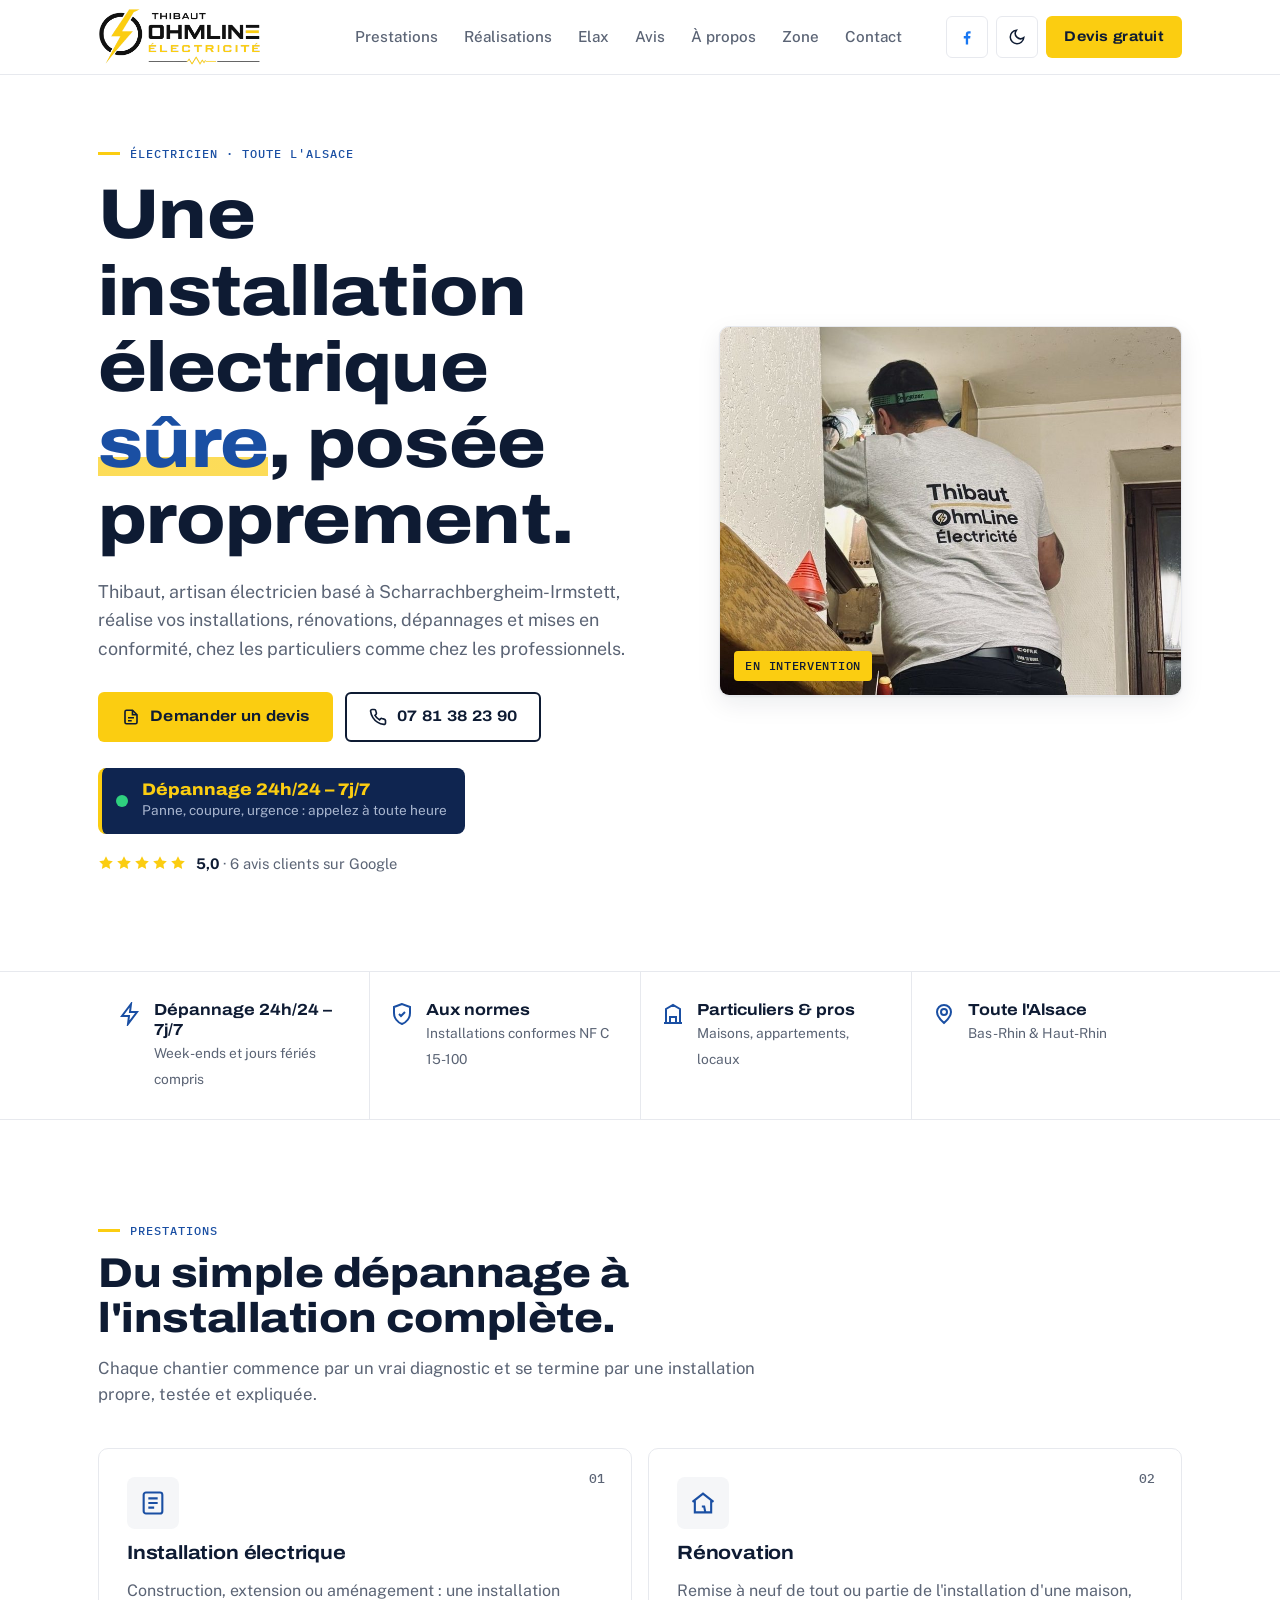
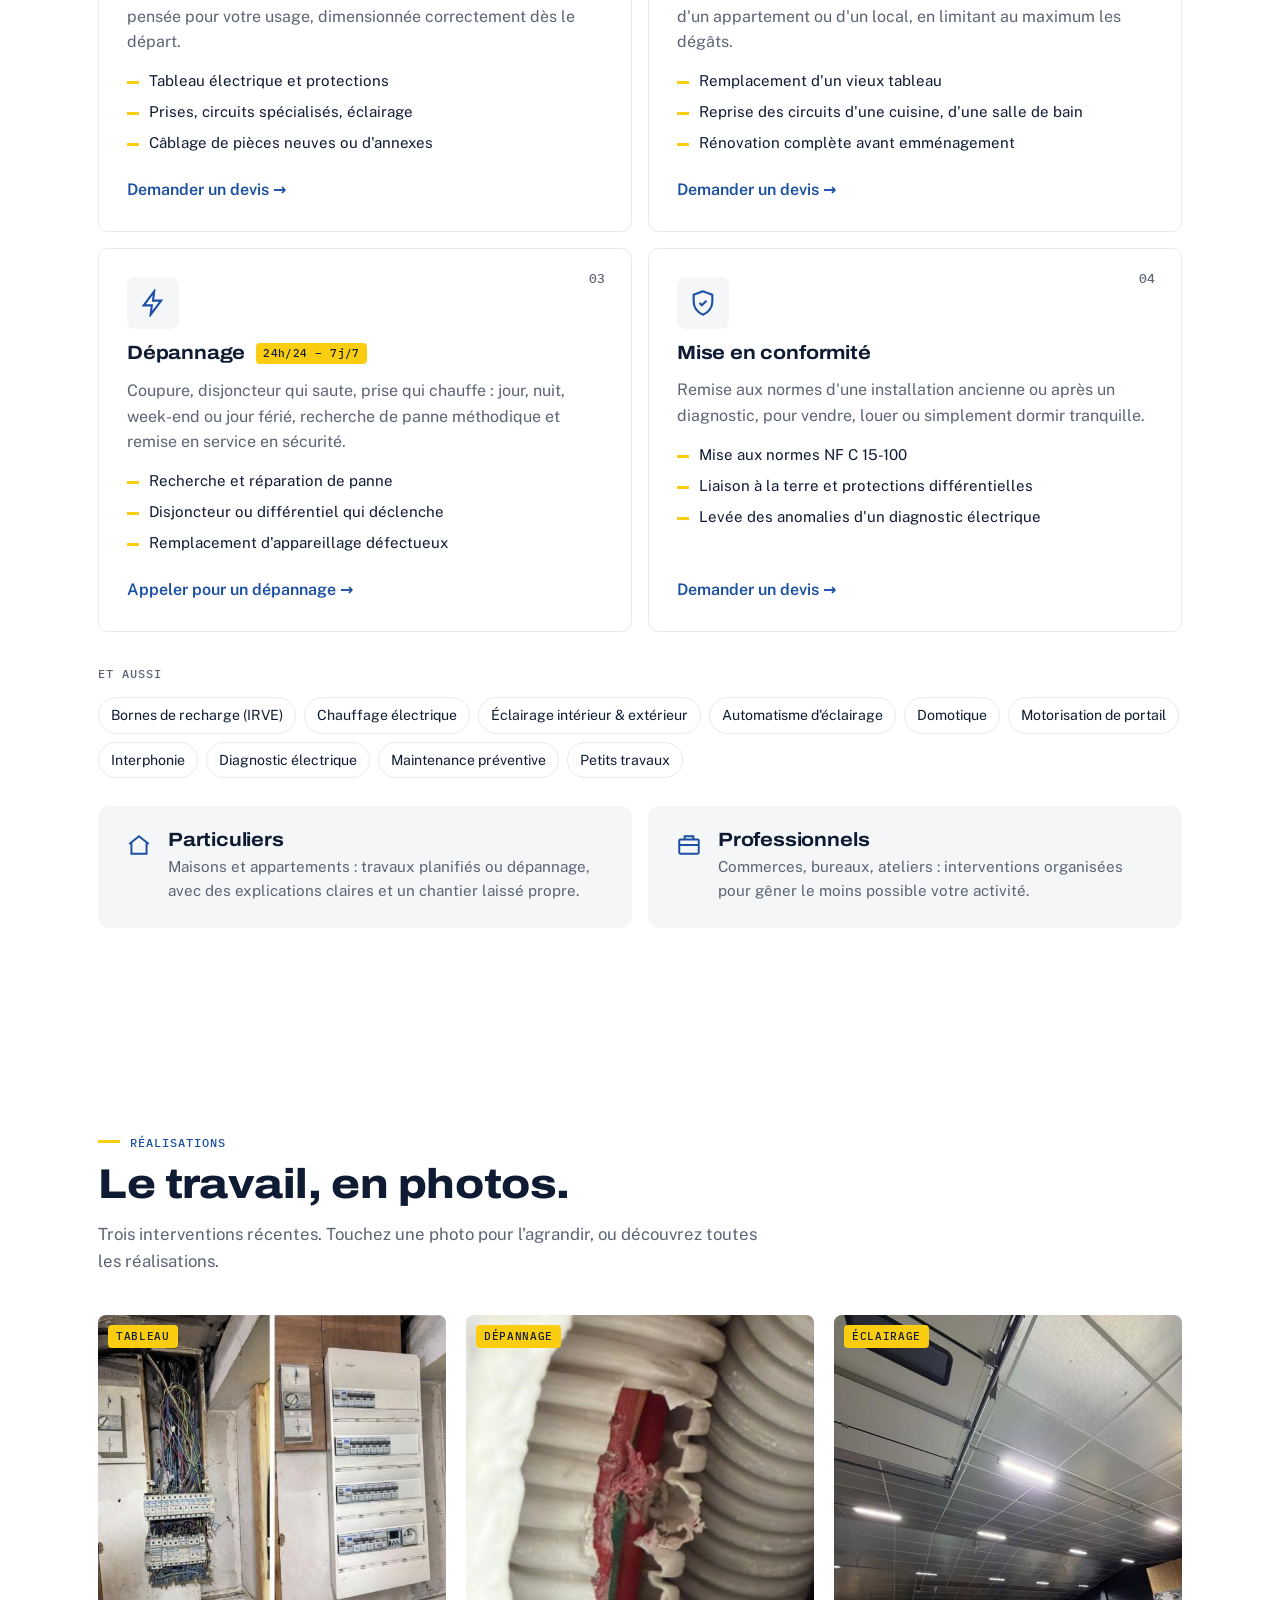
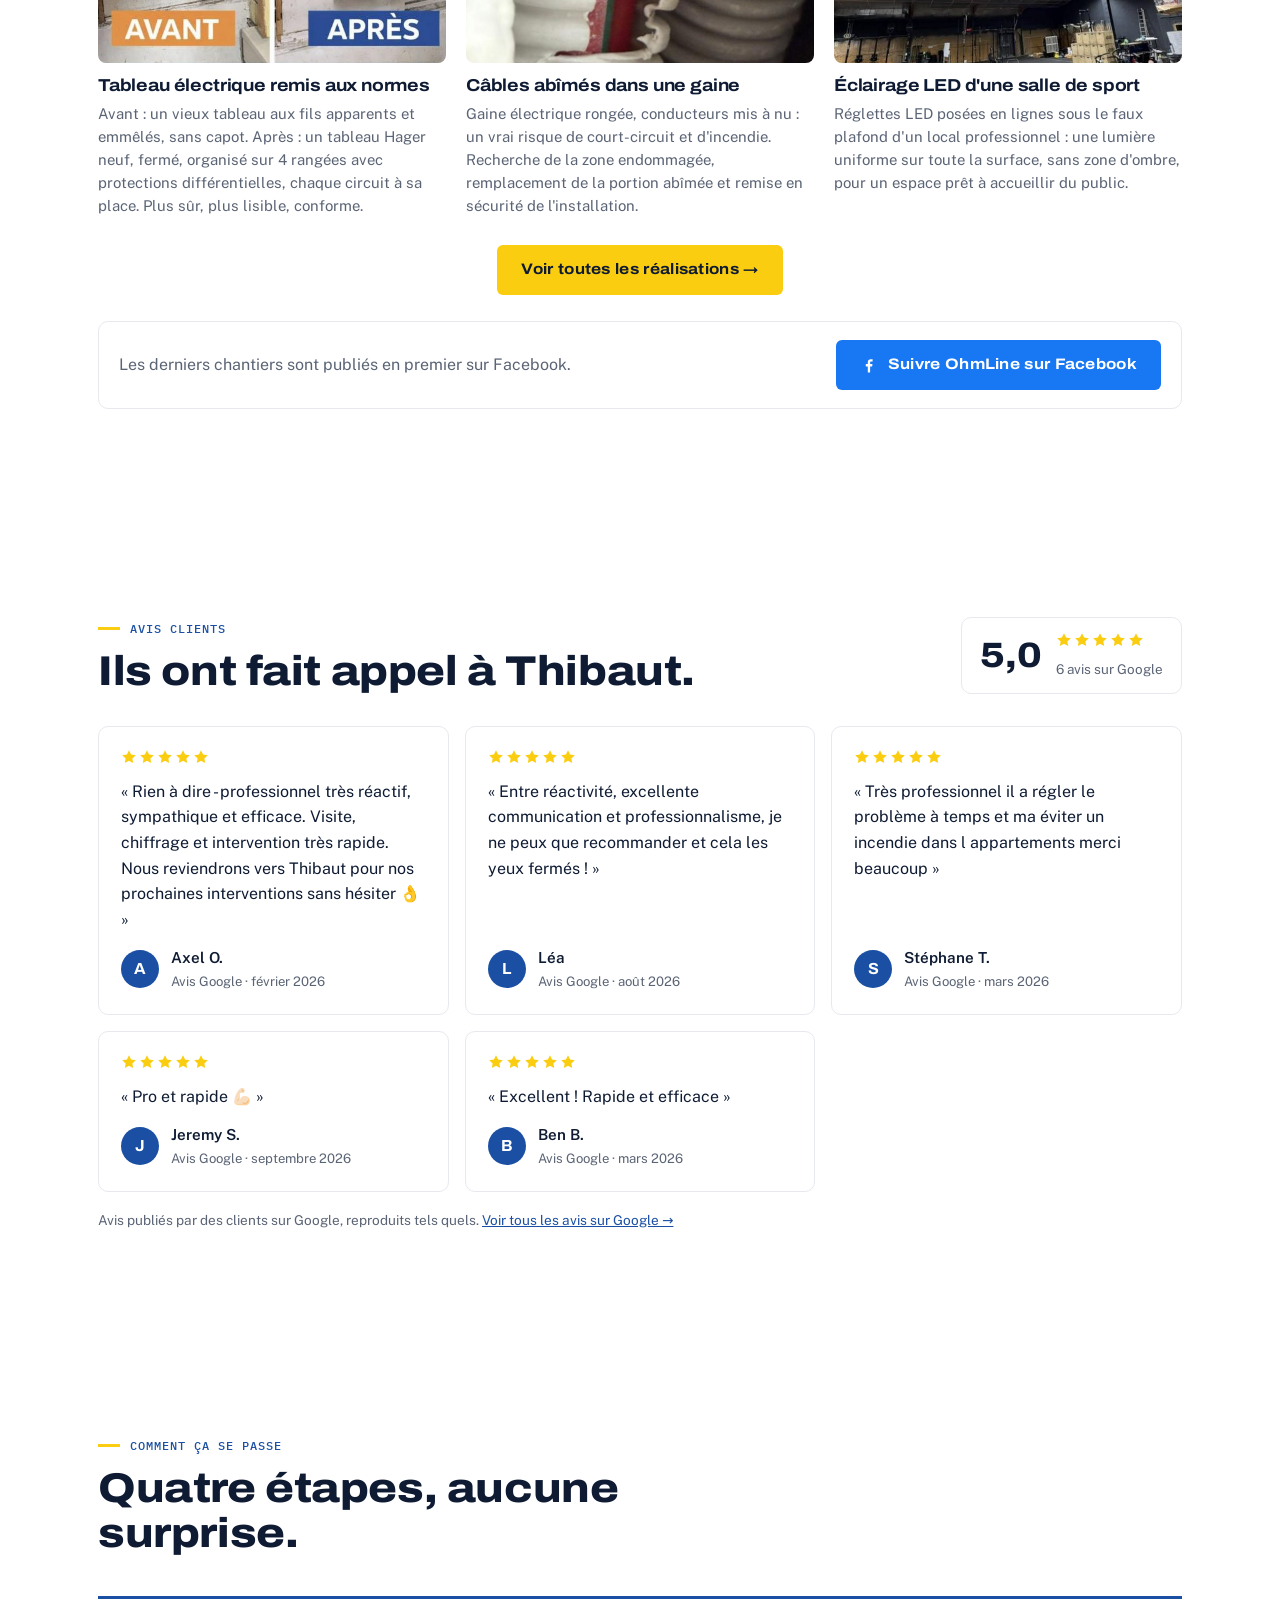
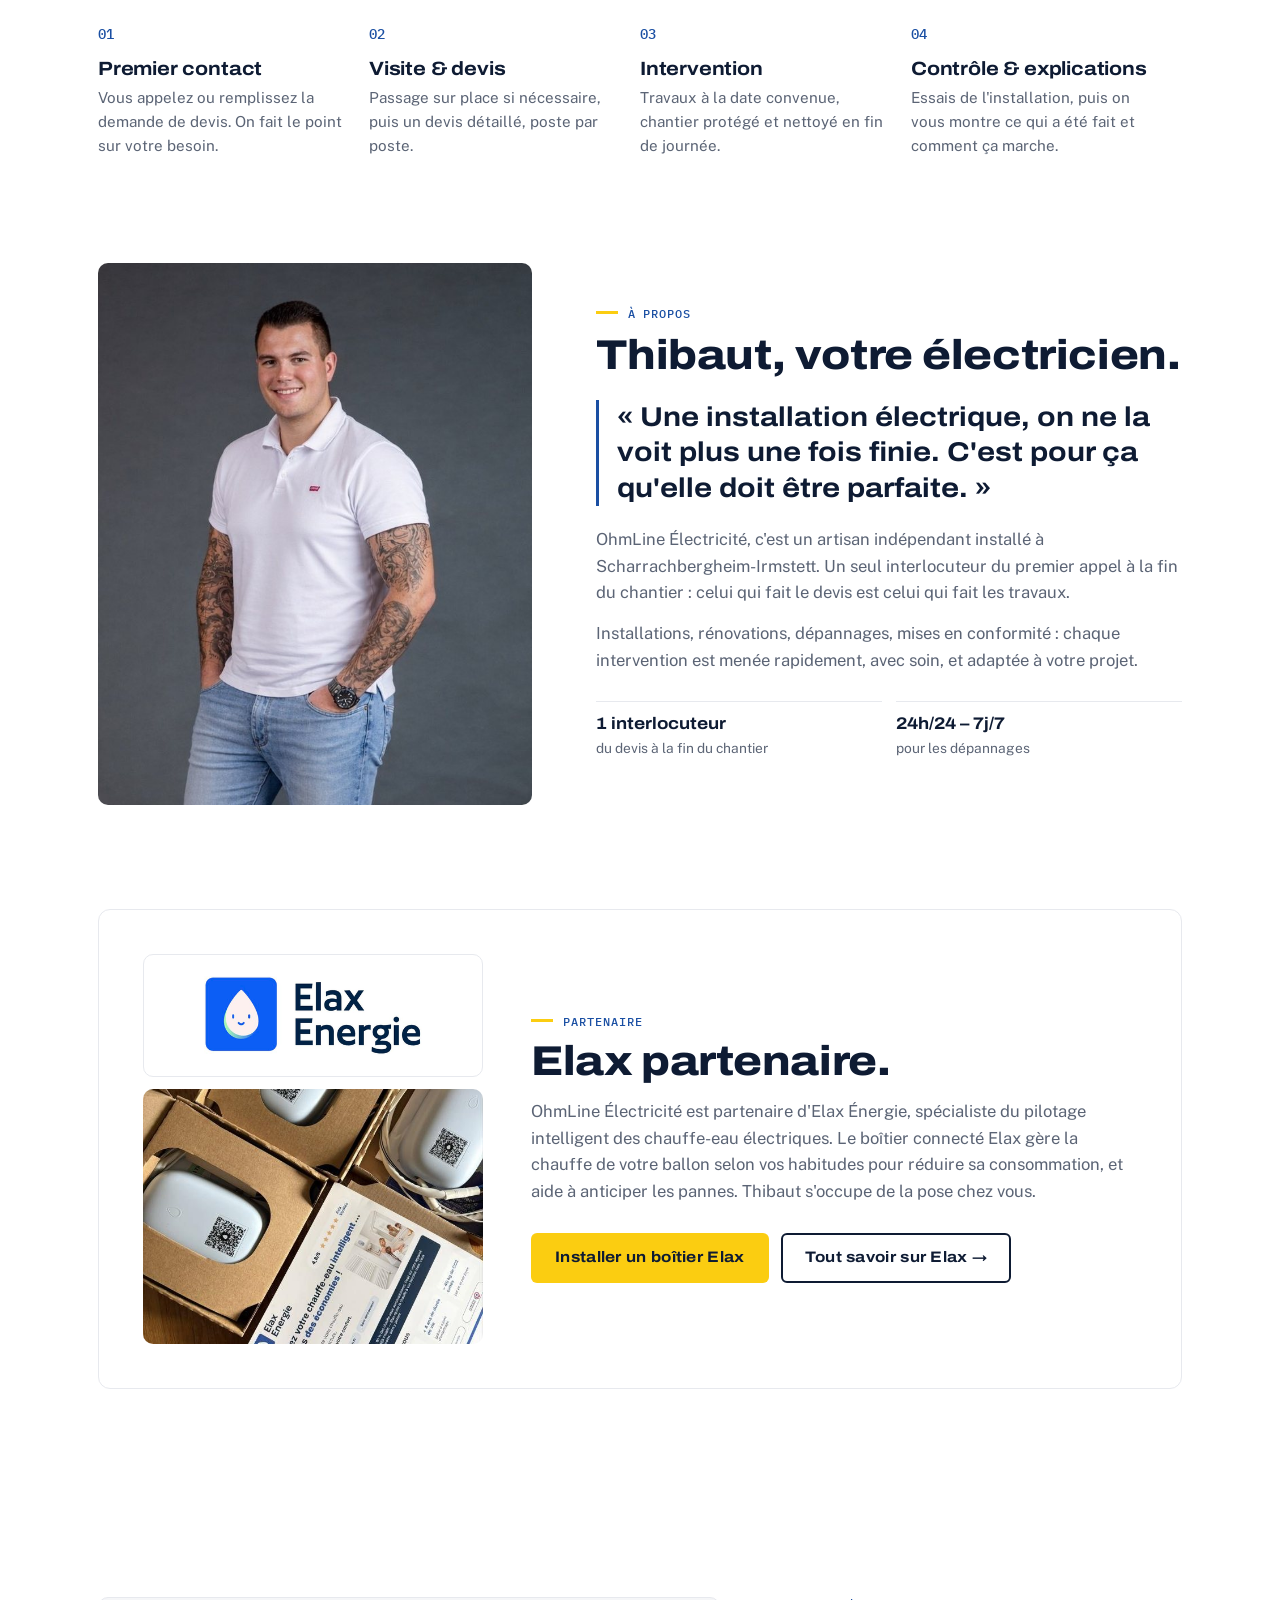
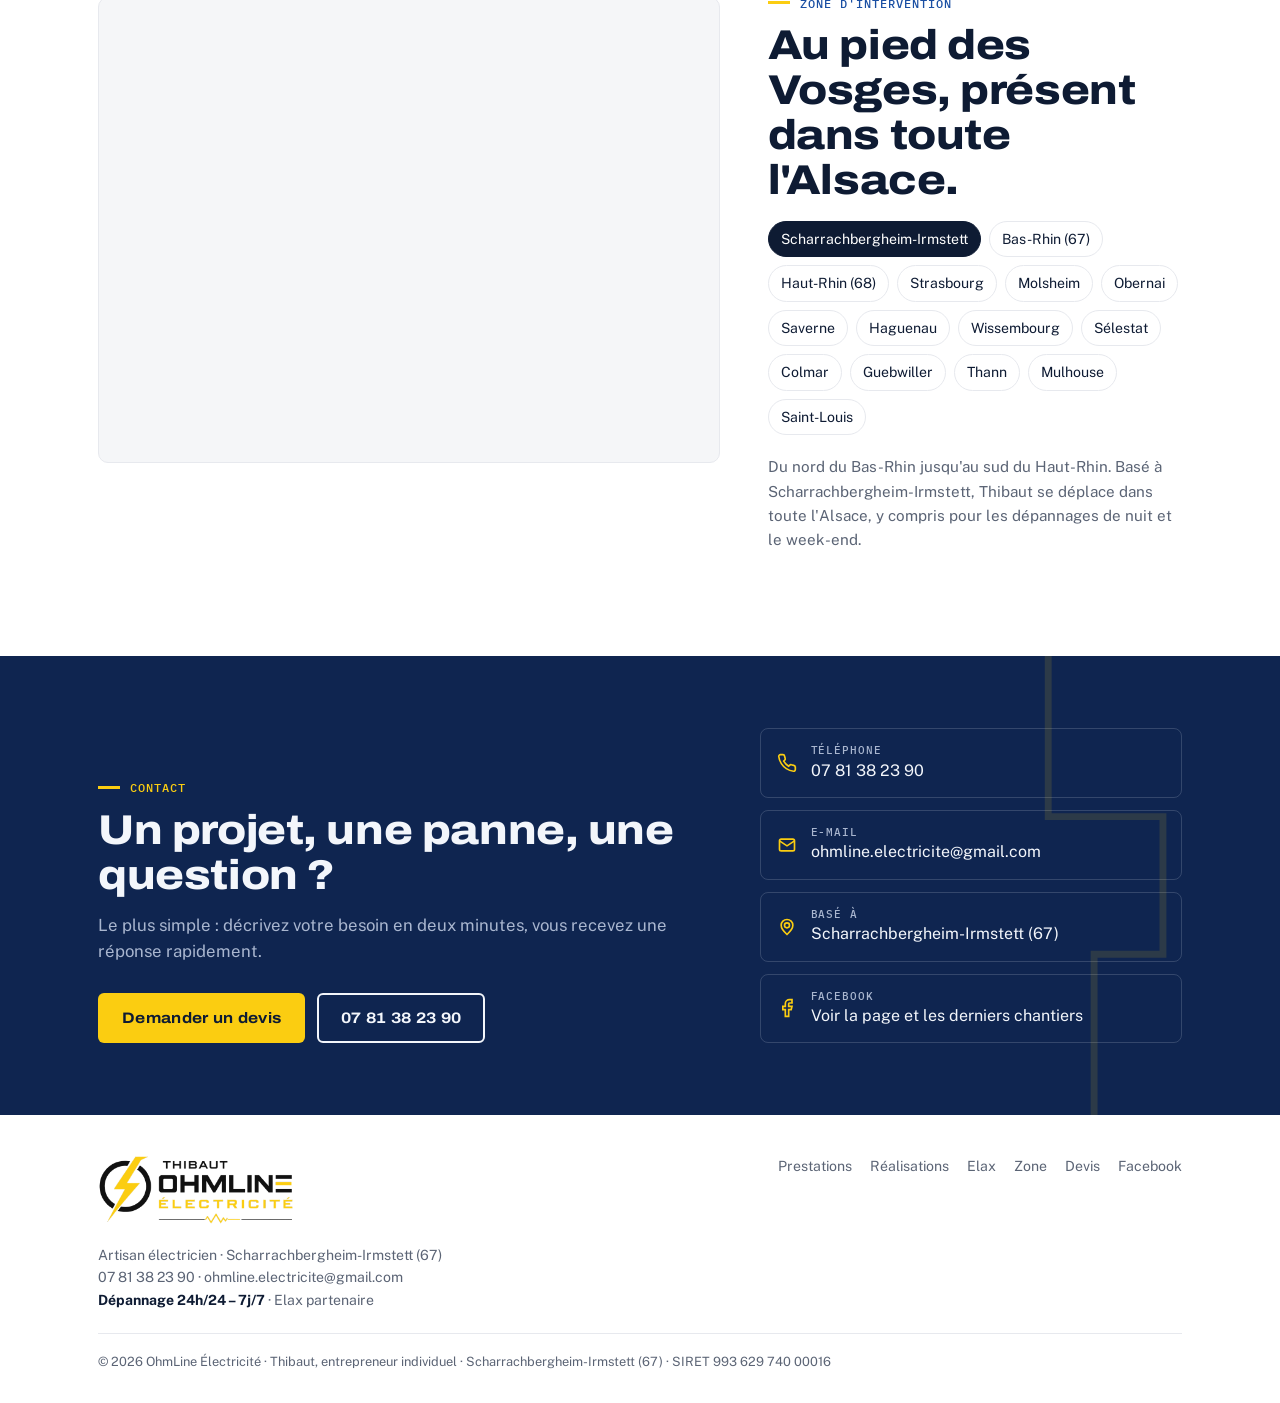
==== index.html @ 984cecda "Avis clients Google sur l'accueil Co-Authored-By: Claude Opus 5.5 <noreply@anthropic.com> Claude-Ses" ====
<!doctype html>
<html lang="fr">
<head>
<meta charset="utf-8">
<meta name="viewport" content="width=device-width, initial-scale=1, viewport-fit=cover">
<title>OhmLine Électricité · Électricien à Scharrachbergheim-Irmstett</title>
<meta name="description" content="OhmLine Électricité, Thibaut, artisan électricien basé à Scharrachbergheim-Irmstett (Bas-Rhin). Installation, rénovation, dépannage et mise en conformité pour particuliers et professionnels dans toute l'Alsace. Dépannage 24h/24, 7j/7.">
<meta name="theme-color" content="#0f2550">
<link rel="icon" href="assets/favicon.png">
<link rel="preconnect" href="https://fonts.googleapis.com">
<link rel="preconnect" href="https://fonts.gstatic.com" crossorigin>
<link href="https://fonts.googleapis.com/css2?family=Archivo:wdth,wght@112,500;112,700;112,800&family=Public+Sans:wght@400;500;600&family=IBM+Plex+Mono:wght@500&display=swap" rel="stylesheet">
<link rel="stylesheet" href="style.css">
</head>
<body>

<!-- Bandeau « version de travail » : liste automatiquement ce qu'il reste à compléter. Passer DRAFT à false dans SITE pour le retirer. -->
<div class="draft" id="draft" hidden><div class="wrap"><span>⚙︎</span><span id="draft-txt"></span><button type="button" aria-label="Masquer" onclick="this.closest('.draft').remove()">×</button></div></div>

<header class="top">
  <div class="wrap">
    <a class="logo logo-top" href="#accueil" aria-label="Thibaut OhmLine Électricité, accueil"><img class="logo-l" src="assets/logo.png" alt="Thibaut OhmLine Électricité"><img class="logo-d" src="assets/logo-blanc.png" alt="" aria-hidden="true"></a>
    <nav class="main" aria-label="Menu principal">
      <a href="#prestations">Prestations</a>
      <a href="realisations.html">Réalisations</a>
      <a href="elax.html">Elax</a>
      <a href="#avis">Avis</a>
      <a href="#apropos">À propos</a>
      <a href="#zone">Zone</a>
      <a href="#contact">Contact</a>
    </nav>
    <div class="top-actions">
      <a class="icon-btn fb-only" id="fb-top" href="#" target="_blank" rel="noopener" aria-label="Page Facebook OhmLine Électricité" hidden><svg viewBox="0 0 24 24" fill="currentColor" aria-hidden="true"><path d="M13.5 22v-8h2.7l.4-3.2h-3.1V8.8c0-.9.3-1.5 1.6-1.5h1.7V4.4c-.3 0-1.3-.1-2.4-.1-2.4 0-4 1.4-4 4.1v2.4H7.7V14h2.7v8z"/></svg></a>
      <button class="icon-btn" type="button" id="theme" aria-label="Changer de thème"><svg viewBox="0 0 24 24" fill="none" stroke="currentColor" stroke-width="2"><path d="M21 12.8A9 9 0 1 1 11.2 3a7 7 0 0 0 9.8 9.8z"/></svg></button>
      <a class="btn btn-accent" href="#devis">Devis gratuit</a>
    </div>
  </div>
</header>

<main id="home-view">
  <!-- HERO -->
  <section class="hero" id="accueil">
    <div class="wrap hero-grid">
      <div>
        <span class="eyebrow">Électricien · Toute l'Alsace</span>
        <h1>Une installation électrique <em>sûre</em>, posée proprement.</h1>
        <p class="lead">Thibaut, artisan électricien basé à Scharrachbergheim-Irmstett, réalise vos installations, rénovations, dépannages et mises en conformité, chez les particuliers comme chez les professionnels.</p>
        <div class="hero-ctas">
          <a class="btn btn-accent" href="#devis"><svg viewBox="0 0 24 24" fill="none" stroke="currentColor" stroke-width="2.2"><path d="M14 3H6a2 2 0 0 0-2 2v14a2 2 0 0 0 2 2h12a2 2 0 0 0 2-2V9z"/><path d="M14 3v6h6M8 13h8M8 17h5"/></svg>Demander un devis</a>
          <a class="btn btn-ghost js-call" href="#contact"><svg viewBox="0 0 24 24" fill="none" stroke="currentColor" stroke-width="2.2"><path d="M22 16.9v3a2 2 0 0 1-2.2 2 19.8 19.8 0 0 1-8.6-3.1 19.5 19.5 0 0 1-6-6A19.8 19.8 0 0 1 2.1 4.2 2 2 0 0 1 4.1 2h3a2 2 0 0 1 2 1.7c.1.9.4 1.8.7 2.7a2 2 0 0 1-.5 2.1L8 9.8a16 16 0 0 0 6 6l1.3-1.3a2 2 0 0 1 2.1-.4c.9.3 1.8.6 2.7.7a2 2 0 0 1 1.7 2z"/></svg><span class="js-phone-label">Appeler</span></a>
        </div>
        <a class="urgence js-call" href="#contact"><span class="pulse"></span><span><b>Dépannage 24h/24 – 7j/7</b><small>Panne, coupure, urgence : appelez à toute heure</small></span></a>
        <a class="hero-rating" href="#avis"><span class="stars" role="img" aria-label="5 étoiles sur 5"><svg viewBox="0 0 20 20" aria-hidden="true"><path d="M10 1.5l2.6 5.4 5.9.8-4.3 4.1 1 5.8L10 14.8l-5.2 2.8 1-5.8L1.5 7.7l5.9-.8z"/></svg><svg viewBox="0 0 20 20" aria-hidden="true"><path d="M10 1.5l2.6 5.4 5.9.8-4.3 4.1 1 5.8L10 14.8l-5.2 2.8 1-5.8L1.5 7.7l5.9-.8z"/></svg><svg viewBox="0 0 20 20" aria-hidden="true"><path d="M10 1.5l2.6 5.4 5.9.8-4.3 4.1 1 5.8L10 14.8l-5.2 2.8 1-5.8L1.5 7.7l5.9-.8z"/></svg><svg viewBox="0 0 20 20" aria-hidden="true"><path d="M10 1.5l2.6 5.4 5.9.8-4.3 4.1 1 5.8L10 14.8l-5.2 2.8 1-5.8L1.5 7.7l5.9-.8z"/></svg><svg viewBox="0 0 20 20" aria-hidden="true"><path d="M10 1.5l2.6 5.4 5.9.8-4.3 4.1 1 5.8L10 14.8l-5.2 2.8 1-5.8L1.5 7.7l5.9-.8z"/></svg></span><span><b>5,0</b> · 6 avis clients sur Google</span></a>
      </div>
      <div class="hero-visual" id="hero-visual">
        <!-- Illustration par défaut : remplacée automatiquement par SITE.heroPhoto si renseignée -->
        <svg viewBox="0 0 400 320" role="img" aria-label="Schéma d'une maison câblée depuis le tableau électrique">
          <rect width="400" height="320" fill="var(--surface)"/>
          <g stroke="var(--line)" stroke-width="1">
            <path d="M0 40H400M0 80H400M0 120H400M0 160H400M0 200H400M0 240H400M0 280H400M40 0V320M80 0V320M120 0V320M160 0V320M200 0V320M240 0V320M280 0V320M320 0V320M360 0V320"/>
          </g>
          <g fill="none" stroke="var(--ink)" stroke-width="2.4" stroke-linejoin="round">
            <path d="M60 140L200 52L340 140"/>
            <path d="M80 128V276H320V128"/>
            <path d="M200 276V180"/>
            <rect x="228" y="200" width="56" height="76"/>
          </g>
          <!-- tableau -->
          <rect x="98" y="176" width="44" height="58" rx="3" fill="var(--surface-2)" stroke="var(--ink)" stroke-width="2"/>
          <g stroke="var(--ink)" stroke-width="2"><path d="M106 192h28M106 204h28M106 216h28"/></g>
          <!-- câble -->
          <path class="wire" d="M120 176V150H170V112M170 150H262V150M262 150V170M170 150V214M120 234V262H180V250M262 150H300V214"/>
          <!-- points -->
          <g class="glow">
            <circle cx="170" cy="104" r="16" fill="var(--volt)" opacity=".28"/>
            <circle cx="170" cy="104" r="8" fill="var(--volt)"/>
            <path d="M162 112h16" stroke="var(--ink)" stroke-width="2"/>
            <rect x="254" y="170" width="16" height="12" rx="2" fill="var(--volt)" stroke="var(--ink)" stroke-width="1.5"/>
            <rect x="162" y="214" width="16" height="12" rx="2" fill="var(--volt)" stroke="var(--ink)" stroke-width="1.5"/>
            <rect x="172" y="238" width="16" height="12" rx="2" fill="var(--volt)" stroke="var(--ink)" stroke-width="1.5"/>
            <rect x="292" y="214" width="16" height="12" rx="2" fill="var(--volt)" stroke="var(--ink)" stroke-width="1.5"/>
          </g>
          <text x="120" y="252" text-anchor="middle" font-family="IBM Plex Mono, monospace" font-size="9" fill="var(--muted)">TABLEAU</text>
        </svg>
        <span class="hero-tag">NF C 15-100</span>
      </div>
    </div>
  </section>

  <!-- POINTS FORTS -->
  <section class="strip" aria-label="Points forts">
    <div class="wrap">
      <div class="strip-item"><svg viewBox="0 0 24 24" fill="none" stroke="currentColor" stroke-width="2"><path d="M13 2 4 14h7l-1 8 9-12h-7z"/></svg><div><b>Dépannage 24h/24 – 7j/7</b><span>Week-ends et jours fériés compris</span></div></div>
      <div class="strip-item"><svg viewBox="0 0 24 24" fill="none" stroke="currentColor" stroke-width="2"><path d="M12 2 4 5v6c0 5 3.4 9.4 8 11 4.6-1.6 8-6 8-11V5z"/><path d="m9 12 2 2 4-4"/></svg><div><b>Aux normes</b><span>Installations conformes NF C 15-100</span></div></div>
      <div class="strip-item"><svg viewBox="0 0 24 24" fill="none" stroke="currentColor" stroke-width="2"><path d="M3 21h18M5 21V7l7-4 7 4v14M9 21v-6h6v6"/></svg><div><b>Particuliers &amp; pros</b><span>Maisons, appartements, locaux</span></div></div>
      <div class="strip-item"><svg viewBox="0 0 24 24" fill="none" stroke="currentColor" stroke-width="2"><circle cx="12" cy="10" r="3"/><path d="M12 21s-7-6.2-7-11a7 7 0 0 1 14 0c0 4.8-7 11-7 11z"/></svg><div><b>Toute l'Alsace</b><span>Bas-Rhin &amp; Haut-Rhin</span></div></div>
    </div>
  </section>

  <!-- PRESTATIONS -->
  <section class="section" id="prestations">
    <div class="wrap">
      <div class="section-head reveal">
        <span class="eyebrow">Prestations</span>
        <h2>Du simple dépannage à l'installation complète.</h2>
        <p>Chaque chantier commence par un vrai diagnostic et se termine par une installation propre, testée et expliquée.</p>
      </div>
      <div class="services">
        <article class="svc reveal">
          <span class="svc-num">01</span>
          <div class="svc-ico"><svg viewBox="0 0 24 24" fill="none" stroke="currentColor" stroke-width="1.8"><rect x="4" y="3" width="16" height="18" rx="2"/><path d="M8 8h8M8 12h8M8 16h5"/></svg></div>
          <h3>Installation électrique</h3>
          <p>Construction, extension ou aménagement : une installation pensée pour votre usage, dimensionnée correctement dès le départ.</p>
          <ul><li>Tableau électrique et protections</li><li>Prises, circuits spécialisés, éclairage</li><li>Câblage de pièces neuves ou d'annexes</li></ul>
          <a class="more" href="#devis" data-type="installation">Demander un devis →</a>
        </article>
        <article class="svc reveal">
          <span class="svc-num">02</span>
          <div class="svc-ico"><svg viewBox="0 0 24 24" fill="none" stroke="currentColor" stroke-width="1.8"><path d="M3 11 12 4l9 7"/><path d="M5 10v10h14V10"/><path d="m14 20-1-5h-2"/></svg></div>
          <h3>Rénovation</h3>
          <p>Remise à neuf de tout ou partie de l'installation d'une maison, d'un appartement ou d'un local, en limitant au maximum les dégâts.</p>
          <ul><li>Remplacement d'un vieux tableau</li><li>Reprise des circuits d'une cuisine, d'une salle de bain</li><li>Rénovation complète avant emménagement</li></ul>
          <a class="more" href="#devis" data-type="renovation">Demander un devis →</a>
        </article>
        <article class="svc reveal">
          <span class="svc-num">03</span>
          <div class="svc-ico"><svg viewBox="0 0 24 24" fill="none" stroke="currentColor" stroke-width="1.8"><path d="M13 2 4 14h7l-1 8 9-12h-7z"/></svg></div>
          <h3>Dépannage <span class="badge-247">24h/24 – 7j/7</span></h3>
          <p>Coupure, disjoncteur qui saute, prise qui chauffe : jour, nuit, week-end ou jour férié, recherche de panne méthodique et remise en service en sécurité.</p>
          <ul><li>Recherche et réparation de panne</li><li>Disjoncteur ou différentiel qui déclenche</li><li>Remplacement d'appareillage défectueux</li></ul>
          <a class="more js-call" href="#contact">Appeler pour un dépannage →</a>
        </article>
        <article class="svc reveal">
          <span class="svc-num">04</span>
          <div class="svc-ico"><svg viewBox="0 0 24 24" fill="none" stroke="currentColor" stroke-width="1.8"><path d="M12 2 4 5v6c0 5 3.4 9.4 8 11 4.6-1.6 8-6 8-11V5z"/><path d="m9 12 2 2 4-4"/></svg></div>
          <h3>Mise en conformité</h3>
          <p>Remise aux normes d'une installation ancienne ou après un diagnostic, pour vendre, louer ou simplement dormir tranquille.</p>
          <ul><li>Mise aux normes NF C 15-100</li><li>Liaison à la terre et protections différentielles</li><li>Levée des anomalies d'un diagnostic électrique</li></ul>
          <a class="more" href="#devis" data-type="conformite">Demander un devis →</a>
        </article>
      </div>
      <div class="also reveal">
        <span class="label">Et aussi</span>
        <div class="towns">
          <span>Bornes de recharge (IRVE)</span><span>Chauffage électrique</span><span>Éclairage intérieur &amp; extérieur</span><span>Automatisme d'éclairage</span><span>Domotique</span><span>Motorisation de portail</span><span>Interphonie</span><span>Diagnostic électrique</span><span>Maintenance préventive</span><span>Petits travaux</span>
        </div>
      </div>
      <div class="audience">
        <div class="aud reveal"><svg viewBox="0 0 24 24" fill="none" stroke="currentColor" stroke-width="1.8"><path d="M3 11 12 4l9 7"/><path d="M5 10v10h14V10"/></svg><div><h3>Particuliers</h3><p>Maisons et appartements : travaux planifiés ou dépannage, avec des explications claires et un chantier laissé propre.</p></div></div>
        <div class="aud reveal"><svg viewBox="0 0 24 24" fill="none" stroke="currentColor" stroke-width="1.8"><rect x="3" y="7" width="18" height="13" rx="1"/><path d="M8 7V4h8v3M3 12h18"/></svg><div><h3>Professionnels</h3><p>Commerces, bureaux, ateliers : interventions organisées pour gêner le moins possible votre activité.</p></div></div>
      </div>
    </div>
  </section>

  <!-- REALISATIONS -->
  <section class="section" id="realisations">
    <div class="wrap">
      <div class="section-head reveal">
        <span class="eyebrow">Réalisations</span>
        <h2>Le travail, en photos.</h2>
        <p>Trois interventions récentes. Touchez une photo pour l'agrandir, ou découvrez toutes les réalisations.</p>
      </div>
      <div class="filters" id="filters" role="group" aria-label="Filtrer les réalisations"></div>
      <div class="gallery" id="gallery"></div>
      <div class="more-cta"><a class="btn btn-accent" href="realisations.html">Voir toutes les réalisations →</a></div>
      <div class="fb-cta fb-only" hidden><p>Les derniers chantiers sont publiés en premier sur Facebook.</p><a class="btn btn-fb" id="fb-gal" href="#" target="_blank" rel="noopener"><svg viewBox="0 0 24 24" fill="currentColor" aria-hidden="true"><path d="M13.5 22v-8h2.7l.4-3.2h-3.1V8.8c0-.9.3-1.5 1.6-1.5h1.7V4.4c-.3 0-1.3-.1-2.4-.1-2.4 0-4 1.4-4 4.1v2.4H7.7V14h2.7v8z"/></svg>Suivre OhmLine sur Facebook</a></div>
    </div>
  </section>

  <!-- AVIS -->
  <section class="section" id="avis">
    <div class="wrap">
      <div class="reviews-head reveal">
        <div class="section-head" style="margin-bottom:0">
          <span class="eyebrow">Avis clients</span>
          <h2>Ils ont fait appel à Thibaut.</h2>
        </div>
        <a class="rating" href="https://www.google.com/maps?cid=14119565518356297360" target="_blank" rel="noopener">
          <b>5,0</b>
          <span><span class="stars" role="img" aria-label="5 étoiles sur 5"><svg viewBox="0 0 20 20" aria-hidden="true"><path d="M10 1.5l2.6 5.4 5.9.8-4.3 4.1 1 5.8L10 14.8l-5.2 2.8 1-5.8L1.5 7.7l5.9-.8z"/></svg><svg viewBox="0 0 20 20" aria-hidden="true"><path d="M10 1.5l2.6 5.4 5.9.8-4.3 4.1 1 5.8L10 14.8l-5.2 2.8 1-5.8L1.5 7.7l5.9-.8z"/></svg><svg viewBox="0 0 20 20" aria-hidden="true"><path d="M10 1.5l2.6 5.4 5.9.8-4.3 4.1 1 5.8L10 14.8l-5.2 2.8 1-5.8L1.5 7.7l5.9-.8z"/></svg><svg viewBox="0 0 20 20" aria-hidden="true"><path d="M10 1.5l2.6 5.4 5.9.8-4.3 4.1 1 5.8L10 14.8l-5.2 2.8 1-5.8L1.5 7.7l5.9-.8z"/></svg><svg viewBox="0 0 20 20" aria-hidden="true"><path d="M10 1.5l2.6 5.4 5.9.8-4.3 4.1 1 5.8L10 14.8l-5.2 2.8 1-5.8L1.5 7.7l5.9-.8z"/></svg></span><small>6 avis sur Google</small></span>
        </a>
      </div>
      <div class="reviews">
        <figure class="review reveal">
          <span class="stars" role="img" aria-label="5 étoiles sur 5"><svg viewBox="0 0 20 20" aria-hidden="true"><path d="M10 1.5l2.6 5.4 5.9.8-4.3 4.1 1 5.8L10 14.8l-5.2 2.8 1-5.8L1.5 7.7l5.9-.8z"/></svg><svg viewBox="0 0 20 20" aria-hidden="true"><path d="M10 1.5l2.6 5.4 5.9.8-4.3 4.1 1 5.8L10 14.8l-5.2 2.8 1-5.8L1.5 7.7l5.9-.8z"/></svg><svg viewBox="0 0 20 20" aria-hidden="true"><path d="M10 1.5l2.6 5.4 5.9.8-4.3 4.1 1 5.8L10 14.8l-5.2 2.8 1-5.8L1.5 7.7l5.9-.8z"/></svg><svg viewBox="0 0 20 20" aria-hidden="true"><path d="M10 1.5l2.6 5.4 5.9.8-4.3 4.1 1 5.8L10 14.8l-5.2 2.8 1-5.8L1.5 7.7l5.9-.8z"/></svg><svg viewBox="0 0 20 20" aria-hidden="true"><path d="M10 1.5l2.6 5.4 5.9.8-4.3 4.1 1 5.8L10 14.8l-5.2 2.8 1-5.8L1.5 7.7l5.9-.8z"/></svg></span>
          <blockquote>« Rien à dire - professionnel très réactif, sympathique et efficace. Visite, chiffrage et intervention très rapide. Nous reviendrons vers Thibaut pour nos prochaines interventions sans hésiter 👌 »</blockquote>
          <figcaption><span class="avatar" aria-hidden="true">A</span><span><b>Axel O.</b><small>Avis Google · février 2026</small></span></figcaption>
        </figure>
        <figure class="review reveal">
          <span class="stars" role="img" aria-label="5 étoiles sur 5"><svg viewBox="0 0 20 20" aria-hidden="true"><path d="M10 1.5l2.6 5.4 5.9.8-4.3 4.1 1 5.8L10 14.8l-5.2 2.8 1-5.8L1.5 7.7l5.9-.8z"/></svg><svg viewBox="0 0 20 20" aria-hidden="true"><path d="M10 1.5l2.6 5.4 5.9.8-4.3 4.1 1 5.8L10 14.8l-5.2 2.8 1-5.8L1.5 7.7l5.9-.8z"/></svg><svg viewBox="0 0 20 20" aria-hidden="true"><path d="M10 1.5l2.6 5.4 5.9.8-4.3 4.1 1 5.8L10 14.8l-5.2 2.8 1-5.8L1.5 7.7l5.9-.8z"/></svg><svg viewBox="0 0 20 20" aria-hidden="true"><path d="M10 1.5l2.6 5.4 5.9.8-4.3 4.1 1 5.8L10 14.8l-5.2 2.8 1-5.8L1.5 7.7l5.9-.8z"/></svg><svg viewBox="0 0 20 20" aria-hidden="true"><path d="M10 1.5l2.6 5.4 5.9.8-4.3 4.1 1 5.8L10 14.8l-5.2 2.8 1-5.8L1.5 7.7l5.9-.8z"/></svg></span>
          <blockquote>« Entre réactivité, excellente communication et professionnalisme, je ne peux que recommander et cela les yeux fermés ! »</blockquote>
          <figcaption><span class="avatar" aria-hidden="true">L</span><span><b>Léa</b><small>Avis Google · août 2026</small></span></figcaption>
        </figure>
        <figure class="review reveal">
          <span class="stars" role="img" aria-label="5 étoiles sur 5"><svg viewBox="0 0 20 20" aria-hidden="true"><path d="M10 1.5l2.6 5.4 5.9.8-4.3 4.1 1 5.8L10 14.8l-5.2 2.8 1-5.8L1.5 7.7l5.9-.8z"/></svg><svg viewBox="0 0 20 20" aria-hidden="true"><path d="M10 1.5l2.6 5.4 5.9.8-4.3 4.1 1 5.8L10 14.8l-5.2 2.8 1-5.8L1.5 7.7l5.9-.8z"/></svg><svg viewBox="0 0 20 20" aria-hidden="true"><path d="M10 1.5l2.6 5.4 5.9.8-4.3 4.1 1 5.8L10 14.8l-5.2 2.8 1-5.8L1.5 7.7l5.9-.8z"/></svg><svg viewBox="0 0 20 20" aria-hidden="true"><path d="M10 1.5l2.6 5.4 5.9.8-4.3 4.1 1 5.8L10 14.8l-5.2 2.8 1-5.8L1.5 7.7l5.9-.8z"/></svg><svg viewBox="0 0 20 20" aria-hidden="true"><path d="M10 1.5l2.6 5.4 5.9.8-4.3 4.1 1 5.8L10 14.8l-5.2 2.8 1-5.8L1.5 7.7l5.9-.8z"/></svg></span>
          <blockquote>« Très professionnel il a régler le problème à temps et ma éviter un incendie dans l appartements merci beaucoup »</blockquote>
          <figcaption><span class="avatar" aria-hidden="true">S</span><span><b>Stéphane T.</b><small>Avis Google · mars 2026</small></span></figcaption>
        </figure>
        <figure class="review reveal">
          <span class="stars" role="img" aria-label="5 étoiles sur 5"><svg viewBox="0 0 20 20" aria-hidden="true"><path d="M10 1.5l2.6 5.4 5.9.8-4.3 4.1 1 5.8L10 14.8l-5.2 2.8 1-5.8L1.5 7.7l5.9-.8z"/></svg><svg viewBox="0 0 20 20" aria-hidden="true"><path d="M10 1.5l2.6 5.4 5.9.8-4.3 4.1 1 5.8L10 14.8l-5.2 2.8 1-5.8L1.5 7.7l5.9-.8z"/></svg><svg viewBox="0 0 20 20" aria-hidden="true"><path d="M10 1.5l2.6 5.4 5.9.8-4.3 4.1 1 5.8L10 14.8l-5.2 2.8 1-5.8L1.5 7.7l5.9-.8z"/></svg><svg viewBox="0 0 20 20" aria-hidden="true"><path d="M10 1.5l2.6 5.4 5.9.8-4.3 4.1 1 5.8L10 14.8l-5.2 2.8 1-5.8L1.5 7.7l5.9-.8z"/></svg><svg viewBox="0 0 20 20" aria-hidden="true"><path d="M10 1.5l2.6 5.4 5.9.8-4.3 4.1 1 5.8L10 14.8l-5.2 2.8 1-5.8L1.5 7.7l5.9-.8z"/></svg></span>
          <blockquote>« Pro et rapide 💪🏻 »</blockquote>
          <figcaption><span class="avatar" aria-hidden="true">J</span><span><b>Jeremy S.</b><small>Avis Google · septembre 2026</small></span></figcaption>
        </figure>
        <figure class="review reveal">
          <span class="stars" role="img" aria-label="5 étoiles sur 5"><svg viewBox="0 0 20 20" aria-hidden="true"><path d="M10 1.5l2.6 5.4 5.9.8-4.3 4.1 1 5.8L10 14.8l-5.2 2.8 1-5.8L1.5 7.7l5.9-.8z"/></svg><svg viewBox="0 0 20 20" aria-hidden="true"><path d="M10 1.5l2.6 5.4 5.9.8-4.3 4.1 1 5.8L10 14.8l-5.2 2.8 1-5.8L1.5 7.7l5.9-.8z"/></svg><svg viewBox="0 0 20 20" aria-hidden="true"><path d="M10 1.5l2.6 5.4 5.9.8-4.3 4.1 1 5.8L10 14.8l-5.2 2.8 1-5.8L1.5 7.7l5.9-.8z"/></svg><svg viewBox="0 0 20 20" aria-hidden="true"><path d="M10 1.5l2.6 5.4 5.9.8-4.3 4.1 1 5.8L10 14.8l-5.2 2.8 1-5.8L1.5 7.7l5.9-.8z"/></svg><svg viewBox="0 0 20 20" aria-hidden="true"><path d="M10 1.5l2.6 5.4 5.9.8-4.3 4.1 1 5.8L10 14.8l-5.2 2.8 1-5.8L1.5 7.7l5.9-.8z"/></svg></span>
          <blockquote>« Excellent ! Rapide et efficace »</blockquote>
          <figcaption><span class="avatar" aria-hidden="true">B</span><span><b>Ben B.</b><small>Avis Google · mars 2026</small></span></figcaption>
        </figure>
      </div>
      <p class="reviews-note">Avis publiés par des clients sur Google, reproduits tels quels. <a href="https://www.google.com/maps?cid=14119565518356297360" target="_blank" rel="noopener">Voir tous les avis sur Google →</a></p>
    </div>
  </section>

  <!-- METHODE -->
  <section class="section" id="methode">
    <div class="wrap">
      <div class="section-head reveal">
        <span class="eyebrow">Comment ça se passe</span>
        <h2>Quatre étapes, aucune surprise.</h2>
      </div>
      <div class="steps">
        <div class="step reveal"><h3>Premier contact</h3><p>Vous appelez ou remplissez la demande de devis. On fait le point sur votre besoin.</p></div>
        <div class="step reveal"><h3>Visite &amp; devis</h3><p>Passage sur place si nécessaire, puis un devis détaillé, poste par poste.</p></div>
        <div class="step reveal"><h3>Intervention</h3><p>Travaux à la date convenue, chantier protégé et nettoyé en fin de journée.</p></div>
        <div class="step reveal"><h3>Contrôle &amp; explications</h3><p>Essais de l'installation, puis on vous montre ce qui a été fait et comment ça marche.</p></div>
      </div>
    </div>
  </section>

  <!-- A PROPOS -->
  <section class="section" id="apropos" style="padding-top:0">
    <div class="wrap about">
      <div class="portrait ph reveal" id="portrait">Photo de Thibaut à ajouter</div>
      <div class="txt reveal">
        <span class="eyebrow">À propos</span>
        <h2 style="margin-top:14px">Thibaut, votre électricien.</h2>
        <blockquote>« Une installation électrique, on ne la voit plus une fois finie. C'est pour ça qu'elle doit être parfaite. »</blockquote>
        <p>OhmLine Électricité, c'est un artisan indépendant installé à Scharrachbergheim-Irmstett. Un seul interlocuteur du premier appel à la fin du chantier : celui qui fait le devis est celui qui fait les travaux.</p>
        <p>Installations, rénovations, dépannages, mises en conformité : chaque intervention est menée rapidement, avec soin, et adaptée à votre projet.</p>
        <div class="facts">
          <div class="fact"><b>1 interlocuteur</b><span>du devis à la fin du chantier</span></div>
          <div class="fact"><b>24h/24 – 7j/7</b><span>pour les dépannages</span></div>
        </div>
      </div>
    </div>
  </section>

  <!-- PARTENAIRE -->
  <section class="section partner-sec" id="partenaire" style="padding-top:0">
    <div class="wrap">
      <div class="partner reveal">
        <div class="partner-media">
          <div class="partner-logo"><img src="assets/elax-logo.png" alt="Elax Énergie"></div>
          <img class="partner-photo" src="assets/elax-boitiers.jpg" alt="Boîtiers connectés Elax pour chauffe-eau, dans leurs cartons, prêts à être installés" loading="lazy">
        </div>
        <div class="partner-txt">
          <span class="eyebrow">Partenaire</span>
          <h2 style="margin-top:12px">Elax partenaire.</h2>
          <p>OhmLine Électricité est partenaire d'Elax Énergie, spécialiste du pilotage intelligent des chauffe-eau électriques. Le boîtier connecté Elax gère la chauffe de votre ballon selon vos habitudes pour réduire sa consommation, et aide à anticiper les pannes. Thibaut s'occupe de la pose chez vous.</p>
          <div class="hero-ctas"><a class="btn btn-accent" href="#devis" data-type="elax">Installer un boîtier Elax</a><a class="btn btn-ghost" href="elax.html">Tout savoir sur Elax →</a></div>
        </div>
      </div>
    </div>
  </section>

  <!-- ZONE -->
  <section class="section" id="zone">
    <div class="wrap zone">
      <div class="map reveal" id="map">
        <div class="map-load"><span>Carte de la zone d'intervention</span><button class="btn btn-ghost" type="button" id="map-btn">Afficher la carte</button></div>
      </div>
      <div class="reveal">
        <span class="eyebrow">Zone d'intervention</span>
        <h2 style="margin-top:14px">Au pied des Vosges, présent dans toute l'Alsace.</h2>
        <div class="towns">
          <span class="home">Scharrachbergheim-Irmstett</span>
          <span>Bas-Rhin (67)</span><span>Haut-Rhin (68)</span><span>Strasbourg</span><span>Molsheim</span><span>Obernai</span><span>Saverne</span><span>Haguenau</span><span>Wissembourg</span><span>Sélestat</span><span>Colmar</span><span>Guebwiller</span><span>Thann</span><span>Mulhouse</span><span>Saint-Louis</span>
        </div>
        <p class="note">Du nord du Bas-Rhin jusqu'au sud du Haut-Rhin. Basé à Scharrachbergheim-Irmstett, Thibaut se déplace dans toute l'Alsace, y compris pour les dépannages de nuit et le week-end.</p>
      </div>
    </div>
  </section>

  <!-- CONTACT -->
  <section class="cta-band" id="contact">
    <svg class="cta-line" viewBox="0 0 200 400" aria-hidden="true"><path d="M20 0V140H120V260H60V400" fill="none" stroke="var(--volt)" stroke-width="6"/></svg>
    <div class="wrap">
      <div>
        <span class="eyebrow" style="color:var(--volt)">Contact</span>
        <h2 style="margin-top:14px">Un projet, une panne, une question ?</h2>
        <p>Le plus simple : décrivez votre besoin en deux minutes, vous recevez une réponse rapidement.</p>
        <div class="hero-ctas">
          <a class="btn btn-accent" href="#devis">Demander un devis</a>
          <a class="btn btn-ghost js-call" href="#contact"><span class="js-phone-label">Appeler</span></a>
        </div>
      </div>
      <div class="contact-list" id="contact-list"></div>
    </div>
  </section>
</main>

<!-- PAGE DEVIS -->
<main id="devis-view" aria-labelledby="devis-title">
  <div class="wrap devis-wrap">
    <div>
      <a class="back" href="#accueil">← Retour au site</a>
      <div class="devis-head">
        <span class="eyebrow">Demande de devis</span>
        <h1 id="devis-title">Décrivez votre projet.</h1>
        <p>Quatre petites étapes, deux minutes. Plus votre description est précise, plus le devis le sera.</p>
      </div>
      <div class="progress" aria-hidden="true"><i class="on"></i><i></i><i></i><i></i></div>
      <span class="progress-label" id="progress-label">Étape 1 sur 4</span>

      <form class="card" id="devis-form" novalidate>
        <fieldset class="active" data-step="1">
          <legend>De quoi avez-vous besoin ?</legend>
          <p class="hint">Choisissez ce qui correspond le mieux.</p>
          <div class="choices">
            <div class="choice"><input type="radio" name="type" id="t1" value="Installation électrique"><label for="t1"><svg viewBox="0 0 24 24" fill="none" stroke="currentColor" stroke-width="1.8"><rect x="4" y="3" width="16" height="18" rx="2"/><path d="M8 8h8M8 12h8M8 16h5"/></svg><span><b>Installation</b><small>Construction, extension, nouvelle pièce</small></span></label></div>
            <div class="choice"><input type="radio" name="type" id="t2" value="Rénovation"><label for="t2"><svg viewBox="0 0 24 24" fill="none" stroke="currentColor" stroke-width="1.8"><path d="M3 11 12 4l9 7"/><path d="M5 10v10h14V10"/></svg><span><b>Rénovation</b><small>Refaire tout ou partie de l'installation</small></span></label></div>
            <div class="choice"><input type="radio" name="type" id="t3" value="Mise en conformité"><label for="t3"><svg viewBox="0 0 24 24" fill="none" stroke="currentColor" stroke-width="1.8"><path d="M12 2 4 5v6c0 5 3.4 9.4 8 11 4.6-1.6 8-6 8-11V5z"/><path d="m9 12 2 2 4-4"/></svg><span><b>Mise en conformité</b><small>Normes, diagnostic, vente ou location</small></span></label></div>
            <div class="choice"><input type="radio" name="type" id="t4" value="Dépannage"><label for="t4"><svg viewBox="0 0 24 24" fill="none" stroke="currentColor" stroke-width="1.8"><path d="M13 2 4 14h7l-1 8 9-12h-7z"/></svg><span><b>Dépannage</b><small>Panne, coupure, disjoncteur qui saute</small></span></label></div>
            <div class="choice"><input type="radio" name="type" id="t5" value="Autre demande"><label for="t5"><svg viewBox="0 0 24 24" fill="none" stroke="currentColor" stroke-width="1.8"><circle cx="12" cy="12" r="9"/><path d="M9.5 9a2.5 2.5 0 1 1 3.5 2.3c-.6.3-1 .9-1 1.6V14M12 17h.01"/></svg><span><b>Autre</b><small>Boîtier Elax, borne de recharge, chauffage, éclairage…</small></span></label></div>
          </div>
          <p class="err" data-err="1"></p>
        </fieldset>

        <fieldset data-step="2">
          <legend>Où et quand ?</legend>
          <p class="hint">Pour organiser au mieux l'intervention.</p>
          <div class="group">
            <span class="label">Type de lieu</span>
            <div class="pills">
              <div class="choice"><input type="radio" name="lieu" id="l1" value="Maison"><label for="l1">Maison</label></div>
              <div class="choice"><input type="radio" name="lieu" id="l2" value="Appartement"><label for="l2">Appartement</label></div>
              <div class="choice"><input type="radio" name="lieu" id="l3" value="Local professionnel"><label for="l3">Local professionnel</label></div>
            </div>
          </div>
          <div class="field"><label for="commune">Commune des travaux</label><input type="text" id="commune" name="commune" autocomplete="address-level2" placeholder="Ex. Molsheim"></div>
          <div class="group">
            <span class="label">Délai souhaité</span>
            <div class="pills">
              <div class="choice"><input type="radio" name="delai" id="d1" value="Urgent"><label for="d1">Urgent</label></div>
              <div class="choice"><input type="radio" name="delai" id="d2" value="Dans le mois"><label for="d2">Dans le mois</label></div>
              <div class="choice"><input type="radio" name="delai" id="d3" value="Dans les 3 mois"><label for="d3">Dans les 3 mois</label></div>
              <div class="choice"><input type="radio" name="delai" id="d4" value="Pas pressé"><label for="d4">Pas pressé</label></div>
            </div>
          </div>
          <p class="err" data-err="2"></p>
        </fieldset>

        <fieldset data-step="3">
          <legend>Décrivez votre besoin</legend>
          <p class="hint">Surface, nombre de pièces, ce qui ne marche pas, ce que vous imaginez… Tout aide.</p>
          <div class="field"><label for="desc">Description</label><textarea id="desc" name="desc" placeholder="Ex. Maison de 1975, je voudrais remplacer le tableau et ajouter des prises dans la cuisine."></textarea></div>
          <div class="field">
            <span class="label">Photos <span class="opt">(facultatif : tableau, pièce, panne…)</span></span>
            <label class="drop" for="photos">Toucher pour ajouter des photos</label>
            <input type="file" id="photos" accept="image/*" multiple class="sr">
            <div class="thumbs" id="thumbs"></div>
          </div>
          <p class="err" data-err="3"></p>
        </fieldset>

        <fieldset data-step="4">
          <legend>Vos coordonnées</legend>
          <p class="hint">Pour vous envoyer le devis. Elles ne servent à rien d'autre.</p>
          <div class="row2">
            <div class="field"><label for="nom">Nom</label><input type="text" id="nom" name="nom" autocomplete="name"></div>
            <div class="field"><label for="tel">Téléphone</label><input type="tel" id="tel" name="tel" autocomplete="tel" inputmode="tel"></div>
          </div>
          <div class="field"><label for="mail">E-mail <span class="opt">(facultatif)</span></label><input type="email" id="mail" name="mail" autocomplete="email"></div>
          <dl class="recap" id="recap"></dl>
          <label class="check"><input type="checkbox" id="rgpd"> J'accepte que mes informations soient utilisées pour répondre à ma demande.</label>
          <p class="err" data-err="4"></p>
        </fieldset>

        <div class="done" id="done" hidden>
          <svg viewBox="0 0 24 24" fill="none" stroke="currentColor" stroke-width="2"><circle cx="12" cy="12" r="10"/><path d="m7.5 12.5 3 3 6-6.5"/></svg>
          <h2 id="done-title">Dernière étape : envoyez votre demande</h2>
          <p id="done-txt">Votre demande est rédigée. Choisissez comment l'envoyer à Thibaut : le message s'ouvre déjà rempli, il ne reste qu'à appuyer sur « Envoyer ».</p>
          <div class="send-opts" id="send-opts">
            <a class="send-opt wa" id="send-wa" href="#" target="_blank" rel="noopener"><svg viewBox="0 0 24 24" fill="currentColor" aria-hidden="true"><path d="M12 2a10 10 0 0 0-8.6 15.1L2 22l5-1.3A10 10 0 1 0 12 2zm0 18.2c-1.5 0-3-.4-4.3-1.2l-.3-.2-3 .8.8-2.9-.2-.3A8.2 8.2 0 1 1 12 20.2zm4.5-6.1c-.2-.1-1.5-.7-1.7-.8-.2-.1-.4-.1-.6.1l-.8 1c-.1.2-.3.2-.5.1a6.7 6.7 0 0 1-3.3-2.9c-.2-.4.2-.4.7-1.3.1-.2 0-.3 0-.4l-.8-1.8c-.2-.5-.4-.4-.6-.4h-.5a1 1 0 0 0-.7.3 3 3 0 0 0-.9 2.2 5.2 5.2 0 0 0 1.1 2.7 11.9 11.9 0 0 0 4.6 4c1.7.7 2.4.8 3.2.7.5-.1 1.5-.6 1.8-1.2.2-.6.2-1.1.1-1.2z"/></svg><span><b>WhatsApp</b><small>Le plus rapide, photos faciles à joindre</small></span></a>
            <a class="send-opt" id="send-sms" href="#"><svg viewBox="0 0 24 24" fill="none" stroke="currentColor" stroke-width="2" aria-hidden="true"><path d="M21 15a2 2 0 0 1-2 2H7l-4 4V5a2 2 0 0 1 2-2h14a2 2 0 0 1 2 2z"/></svg><span><b>SMS</b><small>Au 07 81 38 23 90</small></span></a>
            <a class="send-opt" id="send-mail" href="#"><svg viewBox="0 0 24 24" fill="none" stroke="currentColor" stroke-width="2" aria-hidden="true"><rect x="3" y="5" width="18" height="14" rx="2"/><path d="m3 7 9 6 9-6"/></svg><span><b>E-mail</b><small>ohmline.electricite@gmail.com</small></span></a>
          </div>
          <p class="send-photos" id="send-photos" hidden></p>
          <button type="button" class="copy-btn" id="send-copy">Copier le texte de ma demande</button>
          <div class="hero-ctas" style="justify-content:center"><a class="btn btn-ghost" href="#accueil">Retour au site</a></div>
        </div>

        <div class="nav-btns" id="nav-btns">
          <button type="button" class="btn btn-ghost" id="prev" hidden>← Retour</button>
          <button type="button" class="btn btn-accent" id="next" style="margin-left:auto">Continuer →</button>
        </div>
      </form>
    </div>

    <aside class="side">
      <div class="side-card dark">
        <h3>C'est urgent ? Dépannage 24h/24 – 7j/7</h3>
        <p>Panne totale, odeur de brûlé, prise qui chauffe : appelez directement, de jour comme de nuit, week-end compris.</p>
        <a class="btn btn-accent js-call" href="#contact"><span class="js-phone-label">Appeler</span></a>
      </div>
      <div class="side-card">
        <h3>Ce qui se passe ensuite</h3>
        <ul>
          <li><svg viewBox="0 0 24 24" fill="none" stroke="currentColor" stroke-width="2"><path d="m5 12 4 4 10-10"/></svg>Thibaut lit votre demande et vous recontacte</li>
          <li><svg viewBox="0 0 24 24" fill="none" stroke="currentColor" stroke-width="2"><path d="m5 12 4 4 10-10"/></svg>Visite sur place si le projet le demande</li>
          <li><svg viewBox="0 0 24 24" fill="none" stroke="currentColor" stroke-width="2"><path d="m5 12 4 4 10-10"/></svg>Devis détaillé, sans engagement</li>
        </ul>
      </div>
    </aside>
  </div>
</main>

<footer>
  <div class="wrap">
    <div>
      <a class="logo logo-foot" href="#accueil" aria-label="Thibaut OhmLine Électricité, accueil"><img class="logo-l" src="assets/logo.png" alt="Thibaut OhmLine Électricité"><img class="logo-d" src="assets/logo-blanc.png" alt="" aria-hidden="true"></a>
      <p style="margin-top:12px">Artisan électricien · Scharrachbergheim-Irmstett (67)<br>07 81 38 23 90 · ohmline.electricite@gmail.com<br><b style="color:var(--ink)">Dépannage 24h/24 – 7j/7</b> · Elax partenaire</p>
    </div>
    <nav aria-label="Liens du pied de page">
      <a href="#prestations">Prestations</a><a href="realisations.html">Réalisations</a><a href="elax.html">Elax</a><a href="#zone">Zone</a><a href="#devis">Devis</a>
      <a id="fb-link" href="#" target="_blank" rel="noopener" hidden>Facebook</a>
    </nav>
    <p class="legal" id="legal"></p>
  </div>
</footer>

<div class="mbar" id="mbar">
  <a class="btn btn-ghost js-call" href="#contact"><svg viewBox="0 0 24 24" fill="none" stroke="currentColor" stroke-width="2.2"><path d="M22 16.9v3a2 2 0 0 1-2.2 2 19.8 19.8 0 0 1-8.6-3.1 19.5 19.5 0 0 1-6-6A19.8 19.8 0 0 1 2.1 4.2 2 2 0 0 1 4.1 2h3a2 2 0 0 1 2 1.7c.1.9.4 1.8.7 2.7a2 2 0 0 1-.5 2.1L8 9.8a16 16 0 0 0 6 6l1.3-1.3a2 2 0 0 1 2.1-.4c.9.3 1.8.6 2.7.7a2 2 0 0 1 1.7 2z"/></svg>Urgence 24/7</a>
  <a class="btn btn-accent" href="#devis">Devis gratuit</a>
</div>

<div class="lightbox" id="lightbox" role="dialog" aria-modal="true" aria-label="Photo agrandie"><button type="button" aria-label="Fermer">×</button><figure style="margin:0"><img alt=""><p></p></figure></div>

<script>
/* =====================================================================
   RÉGLAGES DU SITE : tout ce qui est à compléter se trouve ici.
   ===================================================================== */
const SITE = {
  DRAFT: true,                 // false = retire le bandeau « version de travail »
  nom: "OhmLine Électricité",
  gerant: "Thibaut",
  telephone: "07 81 38 23 90",
  email: "ohmline.electricite@gmail.com",   // reçoit les demandes de devis
  facebook: "https://www.facebook.com/p/Thibaut-OhmLine-%C3%89lectricit%C3%A9-61581804707153/",
  adresse: "Scharrachbergheim-Irmstett (67)",
  siret: "993 629 740 00016",
  whatsapp: "33781382390",     // numéro WhatsApp au format international, sans + ni espaces
  formKey: "",                 // clé Web3Forms (gratuite) : si renseignée, la demande part directement par e-mail
  heroPhoto: "assets/thibaut-chantier.jpg",               // grande photo en haut (sinon illustration)
  portrait: "assets/thibaut-portrait.jpg",                // photo de Thibaut
  // Photos de chantiers : src = fichier ou lien, cat = catégorie du filtre
  photos: [
    {src:"assets/avant-apres.jpg", titre:"Tableau électrique remis aux normes", cat:"Tableau",
     desc:"Avant : un vieux tableau aux fils apparents et emmêlés, sans capot. Après : un tableau Hager neuf, fermé, organisé sur 4 rangées avec protections différentielles, chaque circuit à sa place. Plus sûr, plus lisible, conforme."},
    {src:"assets/cables.jpg", titre:"Câbles abîmés dans une gaine", cat:"Dépannage",
     desc:"Gaine électrique rongée, conducteurs mis à nu : un vrai risque de court-circuit et d'incendie. Recherche de la zone endommagée, remplacement de la portion abîmée et remise en sécurité de l'installation."},
    {src:"assets/eclairage.jpg", titre:"Éclairage LED d'une salle de sport", cat:"Éclairage",
     desc:"Réglettes LED posées en lignes sous le faux plafond d'un local professionnel : une lumière uniforme sur toute la surface, sans zone d'ombre, pour un espace prêt à accueillir du public."}
  ]};

/* ---------- helpers ---------- */
const $ = (s, r=document) => r.querySelector(s);
const $$ = (s, r=document) => [...r.querySelectorAll(s)];
const telHref = n => "tel:" + n.replace(/[^\d+]/g,"").replace(/^0/,"+33");
const ICON_PH = '<svg viewBox="0 0 24 24" fill="none" stroke="currentColor" stroke-width="1.6"><rect x="3" y="5" width="18" height="14" rx="2"/><circle cx="9" cy="11" r="2"/><path d="m21 16-5-5-8 8"/></svg>';

/* ---------- draft banner ---------- */
(function(){
  const missing = [];
  if(!SITE.telephone) missing.push("téléphone");
  if(!SITE.email) missing.push("e-mail");
  if(!SITE.photos.some(p=>p.src)) missing.push("photos de chantiers");
  if(!SITE.portrait) missing.push("photo de Thibaut");
  if(!SITE.facebook) missing.push("lien Facebook");
  if(SITE.DRAFT && missing.length){
    $("#draft-txt").innerHTML = "<b>Version de travail.</b> À compléter : " + missing.join(", ") + ".";
    $("#draft").hidden = false;
  }
})();

/* ---------- phone & contact ---------- */
(function(){
  const has = !!SITE.telephone;
  $$(".js-call").forEach(a=>{
    if(has){ a.href = telHref(SITE.telephone); }
    else { a.href = "#contact"; }
  });
  $$(".js-phone-label").forEach(s=> s.textContent = has ? SITE.telephone : "Appeler");
  const list = $("#contact-list");
  const ico = {
    tel:'<svg viewBox="0 0 24 24" fill="none" stroke="currentColor" stroke-width="2"><path d="M22 16.9v3a2 2 0 0 1-2.2 2 19.8 19.8 0 0 1-8.6-3.1 19.5 19.5 0 0 1-6-6A19.8 19.8 0 0 1 2.1 4.2 2 2 0 0 1 4.1 2h3a2 2 0 0 1 2 1.7c.1.9.4 1.8.7 2.7a2 2 0 0 1-.5 2.1L8 9.8a16 16 0 0 0 6 6l1.3-1.3a2 2 0 0 1 2.1-.4c.9.3 1.8.6 2.7.7a2 2 0 0 1 1.7 2z"/></svg>',
    mail:'<svg viewBox="0 0 24 24" fill="none" stroke="currentColor" stroke-width="2"><rect x="3" y="5" width="18" height="14" rx="2"/><path d="m3 7 9 6 9-6"/></svg>',
    pin:'<svg viewBox="0 0 24 24" fill="none" stroke="currentColor" stroke-width="2"><circle cx="12" cy="10" r="3"/><path d="M12 21s-7-6.2-7-11a7 7 0 0 1 14 0c0 4.8-7 11-7 11z"/></svg>',
    fb:'<svg viewBox="0 0 24 24" fill="none" stroke="currentColor" stroke-width="2"><path d="M18 2h-3a5 5 0 0 0-5 5v3H7v4h3v8h4v-8h3l1-4h-4V7a1 1 0 0 1 1-1h3z"/></svg>'
  };
  let html = "";
  html += has ? `<a href="${telHref(SITE.telephone)}">${ico.tel}<span><small>Téléphone</small>${SITE.telephone}</span></a>`
              : `<div>${ico.tel}<span><small>Téléphone</small>Numéro à ajouter</span></div>`;
  html += SITE.email ? `<a href="mailto:${SITE.email}">${ico.mail}<span><small>E-mail</small>${SITE.email}</span></a>`
                     : `<div>${ico.mail}<span><small>E-mail</small>Adresse à ajouter</span></div>`;
  html += `<div>${ico.pin}<span><small>Basé à</small>${SITE.adresse}</span></div>`;
  if(SITE.facebook) html += `<a href="${SITE.facebook}" target="_blank" rel="noopener">${ico.fb}<span><small>Facebook</small>Voir la page et les derniers chantiers</span></a>`;
  list.innerHTML = html;
  if(SITE.facebook){ const f=$("#fb-link"); f.href=SITE.facebook; f.hidden=false; ["#fb-top","#fb-gal"].forEach(id=>$(id).href=SITE.facebook); $$(".fb-only").forEach(e=>e.hidden=false); }
  $("#legal").textContent = `© ${new Date().getFullYear()} ${SITE.nom} · ${SITE.gerant}, entrepreneur individuel · ${SITE.adresse}` + (SITE.siret ? ` · SIRET ${SITE.siret}` : "");
})();

/* ---------- logo ---------- */


/* ---------- hero & portrait photos ---------- */
if(SITE.heroPhoto){ $("#hero-visual").innerHTML = `<img src="${SITE.heroPhoto}" alt="Thibaut en intervention chez un client, t-shirt OhmLine Électricité au dos" fetchpriority="high"><span class="hero-tag">En intervention</span>`; }
if(SITE.portrait){ const p=$("#portrait"); p.classList.remove("ph"); p.innerHTML = `<img src="${SITE.portrait}" alt="Portrait de Thibaut, électricien, fondateur d'OhmLine Électricité" loading="lazy">`; }

/* ---------- gallery ---------- */
(function(){
  const g = $("#gallery"), f = $("#filters");
  const cats = ["Tout", ...new Set(SITE.photos.map(p=>p.cat))];
  f.innerHTML = cats.map((c,i)=>`<button type="button" class="chip" aria-pressed="${i===0}" data-cat="${c}">${c}</button>`).join("");
  if(SITE.photos.length < 4) f.hidden = true;
  g.innerHTML = SITE.photos.map(p => p.src
    ? `<article class="work" data-cat="${p.cat}"><button type="button" class="shot" data-cat="${p.cat}" data-src="${p.src}" data-t="${p.titre}" aria-label="Agrandir : ${p.titre}"><img src="${p.src}" alt="${p.titre}" loading="lazy"><span class="shot-tag">${p.cat}</span></button><div class="work-txt"><h3>${p.titre}</h3>${p.desc?`<p>${p.desc}</p>`:""}</div></article>`
    : `<div class="shot ph" data-cat="${p.cat}">${ICON_PH}<b>${p.titre}</b><span>Photo à venir</span></div>`
  ).join("");
  // photo introuvable : on affiche un emplacement propre au lieu d'une image cassée
  $$("button.shot img",g).forEach(img=>{
    const swap=()=>{ const b=img.closest(".shot"); const d=document.createElement("div"); d.className="shot ph"; d.dataset.cat=b.dataset.cat; d.innerHTML=ICON_PH+"<b>"+b.dataset.t+"</b><span>Photo à ajouter</span>"; b.replaceWith(d); };
    if(img.complete && !img.naturalWidth) swap(); else img.addEventListener("error", swap);
  });
  f.addEventListener("click", e=>{
    const b = e.target.closest(".chip"); if(!b) return;
    $$(".chip",f).forEach(c=>c.setAttribute("aria-pressed", c===b));
    $$(".work,.shot.ph",g).forEach(s=> s.hidden = !(b.dataset.cat==="Tout" || s.dataset.cat===b.dataset.cat));
  });
  const lb = $("#lightbox");
  g.addEventListener("click", e=>{
    const s = e.target.closest("button.shot"); if(!s) return;
    $("img",lb).src = s.dataset.src; $("img",lb).alt = s.dataset.t; $("p",lb).textContent = s.dataset.t;
    lb.classList.add("open"); $("button",lb).focus();
  });
  const close = ()=> lb.classList.remove("open");
  lb.addEventListener("click", e=>{ if(e.target===lb || e.target.closest("button")) close(); });
  document.addEventListener("keydown", e=>{ if(e.key==="Escape") close(); });
})();

/* ---------- map (chargée à la demande ou quand visible) ---------- */
(function(){
  const box = $("#map");
  const load = ()=>{
    if(box.dataset.loaded) return; box.dataset.loaded = 1;
    box.innerHTML = '<iframe title="Carte de l&#39;Alsace" loading="lazy" src="https://www.openstreetmap.org/export/embed.html?bbox=6.6%2C47.4%2C8.4%2C49.1&layer=mapnik&marker=48.5886%2C7.4953"></iframe>';
  };
  $("#map-btn").addEventListener("click", load);
  if("IntersectionObserver" in window){
    new IntersectionObserver((en,o)=>{ if(en[0].isIntersecting){ load(); o.disconnect(); } },{rootMargin:"200px"}).observe(box);
  }
})();

/* ---------- reveal ---------- */
(function(){
  const els = $$(".reveal");
  if(!("IntersectionObserver" in window)){ els.forEach(e=>e.classList.add("in")); return; }
  const io = new IntersectionObserver(en=>en.forEach(x=>{ if(x.isIntersecting){ x.target.classList.add("in"); io.unobserve(x.target); } }),{threshold:.12});
  els.forEach(e=>io.observe(e));
})();

/* ---------- theme ---------- */
(function(){
  const root = document.documentElement;
  try{ const t = localStorage.getItem("ohm-theme"); if(t) root.dataset.theme = t; }catch(e){}
  $("#theme").addEventListener("click", ()=>{
    const dark = root.dataset.theme ? root.dataset.theme==="dark" : matchMedia("(prefers-color-scheme: dark)").matches;
    root.dataset.theme = dark ? "light" : "dark";
    try{ localStorage.setItem("ohm-theme", root.dataset.theme); }catch(e){}
  });
})();

/* ---------- routing : page d'accueil / page devis ---------- */
function route(){
  const h = location.hash;
  const devis = h === "#devis";
  document.body.classList.toggle("on-devis", devis);
  $("#mbar").style.display = devis ? "none" : "";
  if(devis){ window.scrollTo(0,0); document.title = "Demande de devis · OhmLine Électricité"; }
  else {
    document.title = "OhmLine Électricité · Électricien à Scharrachbergheim-Irmstett";
    if(h && h.length>1){ const t = document.getElementById(h.slice(1)); if(t) requestAnimationFrame(()=>t.scrollIntoView()); }
  }
}
window.addEventListener("hashchange", route);
// bouton « Demander un devis » d'une prestation : présélectionne le type
document.addEventListener("click", e=>{
  const a = e.target.closest("a[data-type]"); if(!a) return;
  const map = {installation:"t1", renovation:"t2", conformite:"t3", elax:"t5"};
  const r = document.getElementById(map[a.dataset.type]); if(r) r.checked = true;
});
route();
// arrivée depuis la page Elax : besoin présélectionné
try{
  if(new URLSearchParams(location.search).get("besoin")==="elax"){
    const t=document.getElementById("t5"); if(t) t.checked=true;
    const d=document.getElementById("desc"); if(d && !d.value) d.value="Je souhaite faire installer un boîtier Elax sur mon chauffe-eau électrique.";
  }
}catch(e){}

/* ---------- formulaire de devis ---------- */
(function(){
  const form = $("#devis-form");
  const steps = $$("fieldset", form);
  const bars = $$(".progress i");
  let cur = 0;
  const val = n => (form.querySelector(`[name="${n}"]:checked`)||{}).value || "";
  const show = i => {
    cur = i;
    steps.forEach((s,k)=>s.classList.toggle("active", k===i));
    bars.forEach((b,k)=>b.classList.toggle("on", k<=i));
    $("#progress-label").textContent = `Étape ${i+1} sur ${steps.length}`;
    $("#prev").hidden = i===0;
    $("#next").textContent = i===steps.length-1 ? "Valider ma demande →" : "Continuer →";
    if(i===3) recap();
    const first = steps[i].querySelector("input,textarea"); 
    $$(".err",form).forEach(e=>e.textContent="");
    form.scrollIntoView({block:"start", behavior: matchMedia("(prefers-reduced-motion: reduce)").matches ? "auto" : "smooth"});
  };
  const check = i => {
    const err = m => { form.querySelector(`[data-err="${i+1}"]`).textContent = m; return false; };
    if(i===0 && !val("type")) return err("Choisissez un type de besoin.");
    if(i===1){
      if(!val("lieu")) return err("Indiquez le type de lieu.");
      if(!$("#commune").value.trim()) return err("Indiquez la commune des travaux.");
      if(!val("delai")) return err("Indiquez le délai souhaité.");
    }
    if(i===2 && $("#desc").value.trim().length < 10) return err("Décrivez votre besoin en quelques mots.");
    if(i===3){
      if(!$("#nom").value.trim()) return err("Indiquez votre nom.");
      if($("#tel").value.replace(/\D/g,"").length < 10) return err("Indiquez un numéro de téléphone valide.");
      if(!$("#rgpd").checked) return err("Cochez la case pour accepter.");
    }
    return true;
  };
  function recap(){
    const rows = [["Besoin",val("type")],["Lieu",val("lieu")],["Commune",$("#commune").value],["Délai",val("delai")]];
    $("#recap").innerHTML = rows.map(r=>`<div><dt>${r[0]}</dt><dd>${r[1]||"–"}</dd></div>`).join("");
  }
  $("#next").addEventListener("click", ()=>{
    if(!check(cur)) return;
    if(cur < steps.length-1) return show(cur+1);
    send();
  });
  $("#prev").addEventListener("click", ()=> show(Math.max(0,cur-1)));

  // aperçu des photos
  $("#photos").addEventListener("change", e=>{
    const t = $("#thumbs"); t.innerHTML = "";
    [...e.target.files].slice(0,6).forEach(f=>{ const i=new Image(); i.src=URL.createObjectURL(f); i.alt=f.name; t.appendChild(i); });
  });

  function send(){
    const nbPhotos = $("#photos").files.length;
    const body =
`Bonjour Thibaut, voici ma demande de devis (envoyée depuis le site) :

Besoin : ${val("type")}
Lieu : ${val("lieu")}
Commune : ${$("#commune").value}
Délai : ${val("delai")}

Description :
${$("#desc").value}

Nom : ${$("#nom").value}
Téléphone : ${$("#tel").value}
E-mail : ${$("#mail").value || "–"}`;
    const subject = "Demande de devis – " + val("type") + " – " + $("#commune").value;
    const enc = encodeURIComponent;
    const telNum = SITE.telephone.replace(/\D/g,"").replace(/^0/,"+33");
    $("#send-wa").href = `https://wa.me/${SITE.whatsapp}?text=${enc(body)}`;
    $("#send-sms").href = `sms:${telNum}?&body=${enc(body)}`;
    $("#send-mail").href = `mailto:${SITE.email}?subject=${enc(subject)}&body=${enc(body)}`;
    if(nbPhotos){ const sp=$("#send-photos"); sp.hidden=false; sp.textContent = `Pensez à joindre vos ${nbPhotos} photo(s) dans le message : elles aident Thibaut à chiffrer plus précisément.`; }
    $("#send-copy").onclick = async () => {
      try{ await navigator.clipboard.writeText(body); $("#send-copy").textContent = "Texte copié ✓"; }
      catch(e){ $("#send-copy").textContent = "Copie impossible sur cet appareil"; }
    };
    const showDone = () => {
      steps.forEach(s=>s.classList.remove("active"));
      $("#nav-btns").hidden = true; $(".progress").hidden = true; $("#progress-label").hidden = true;
      $("#done").hidden = false;
      $("#done").scrollIntoView({block:"center"});
    };
    // Envoi direct par e-mail si une clé Web3Forms est configurée ; sinon (ou en cas d'échec) choix WhatsApp / SMS / e-mail
    if(SITE.formKey){
      const btn = $("#next"); btn.disabled = true; btn.textContent = "Envoi en cours…";
      fetch("https://api.web3forms.com/submit",{method:"POST",headers:{"Content-Type":"application/json",Accept:"application/json"},
        body:JSON.stringify({access_key:SITE.formKey,subject,from_name:"Site OhmLine Électricité",replyto:$("#mail").value||undefined,message:body,nom:$("#nom").value,telephone:$("#tel").value})})
      .then(r=>r.json()).then(j=>{
        if(!j.success) throw 0;
        $("#done-title").textContent = "Demande envoyée ✓";
        $("#done-txt").textContent = "Thibaut a bien reçu votre demande et vous recontacte rapidement au " + $("#tel").value + "." + (nbPhotos ? " Vous pouvez lui envoyer vos photos par WhatsApp ou SMS ci-dessous." : "");
        if(!nbPhotos){ $("#send-opts").hidden = true; $("#send-copy").hidden = true; }
        showDone();
      }).catch(()=>{ showDone(); }).finally(()=>{ btn.disabled=false; });
    } else {
      showDone();
    }
  }
})();
</script>
</body>
</html>
---- style.css ----
:root{
  --bg:#ffffff; --surface:#ffffff; --surface-2:#f5f6f8; --ink:#0e1b33; --muted:#5b6475;
  --line:#e7e9ee; --accent:#1a4fa3; --accent-strong:#123d82; --accent-ink:#ffffff;
  --volt:#fbcd11; --volt-strong:#ffd93d; --volt-ink:#0e1b33; --band:#0f2550; --band-ink:#f3f6fb; --band-muted:#a9b6cf;
  --shadow:0 1px 2px rgba(14,27,51,.06),0 8px 24px rgba(14,27,51,.08);
  --radius:6px; --wrap:1140px;
  --f-title:"Archivo",system-ui,sans-serif; --f-text:"Public Sans",system-ui,sans-serif; --f-mono:"IBM Plex Mono",ui-monospace,monospace;
  color-scheme:light;
}
@media (prefers-color-scheme:dark){
  :root:not([data-theme="light"]){
    --bg:#0a1222; --surface:#111b30; --surface-2:#17233c; --ink:#e8edf6; --muted:#97a3bb;
    --line:#243250; --accent:#7aa5f2; --accent-strong:#9dbcf6; --accent-ink:#0a1222;
    --band:#071026; --band-ink:#e8edf6; --band-muted:#8d9bb8;
    --shadow:0 1px 2px rgba(0,0,0,.4),0 8px 24px rgba(0,0,0,.35); color-scheme:dark;
  }
}
:root[data-theme="dark"]{
  --bg:#0a1222; --surface:#111b30; --surface-2:#17233c; --ink:#e8edf6; --muted:#97a3bb;
  --line:#243250; --accent:#7aa5f2; --accent-strong:#9dbcf6; --accent-ink:#0a1222;
  --band:#071026; --band-ink:#e8edf6; --band-muted:#8d9bb8;
  --shadow:0 1px 2px rgba(0,0,0,.4),0 8px 24px rgba(0,0,0,.35); color-scheme:dark;
}
*{box-sizing:border-box}
html{scroll-behavior:smooth;-webkit-text-size-adjust:100%}
body{margin:0;background:var(--bg);color:var(--ink);font:16px/1.6 var(--f-text);padding-bottom:72px}
@media (min-width:860px){body{padding-bottom:0}}
img{max-width:100%;display:block}
a{color:inherit}
h1,h2,h3{font-family:var(--f-title);font-stretch:112%;line-height:1.08;margin:0;letter-spacing:-.01em}
h2{font-size:clamp(1.8rem,4.5vw,2.6rem);font-weight:800}
h3{font-size:1.2rem;font-weight:700}
p{margin:0}
.wrap{max-width:var(--wrap);margin:0 auto;padding:0 16px}
@media (min-width:700px){.wrap{padding:0 28px}}
.eyebrow{font:500 .78rem/1 var(--f-mono);letter-spacing:.08em;text-transform:uppercase;color:var(--accent);display:flex;align-items:center;gap:10px}
.eyebrow::before{content:"";width:22px;height:3px;background:var(--volt)}
.section{padding:72px 0}
section[id]{scroll-margin-top:66px}
@media (min-width:860px){.section{padding:104px 0}}
.section-head{display:grid;gap:14px;margin-bottom:40px;max-width:680px}
.section-head p{color:var(--muted);font-size:1.05rem}
.btn{display:inline-flex;align-items:center;justify-content:center;gap:10px;min-height:50px;padding:0 22px;border-radius:var(--radius);font:700 .95rem/1 var(--f-title);font-stretch:112%;letter-spacing:.02em;text-decoration:none;border:2px solid transparent;cursor:pointer;transition:background .15s,color .15s,border-color .15s,transform .15s}
.btn:active{transform:translateY(1px)}
.btn-accent{background:var(--volt);color:var(--volt-ink)}
.btn-accent:hover{background:var(--volt-strong)}
.btn-ghost{border-color:currentColor;color:var(--ink);background:transparent}
.btn-ghost:hover{background:var(--ink);color:var(--bg)}
.btn svg{width:18px;height:18px;flex:none}
.btn[aria-disabled="true"]{opacity:.55;cursor:not-allowed}
:focus-visible{outline:3px solid var(--volt);outline-offset:2px}

/* draft banner */
.draft{background:#fff4cf;color:#4a3a00;font-size:.85rem;border-bottom:1px solid #ecd78a}
.draft .wrap{padding-top:9px;padding-bottom:9px;display:flex;gap:10px;align-items:flex-start}
.draft b{font-weight:600}
.draft button{margin-left:auto;background:none;border:0;color:inherit;font-size:1.1rem;cursor:pointer;line-height:1}

/* header */
header.top{position:sticky;top:0;z-index:40;background:color-mix(in srgb,var(--bg) 88%,transparent);backdrop-filter:saturate(1.4) blur(10px);-webkit-backdrop-filter:saturate(1.4) blur(10px);border-bottom:1px solid var(--line)}
.top .wrap{display:flex;align-items:center;gap:16px;height:74px}
.logo{display:inline-flex;align-items:center;text-decoration:none}
.logo img{width:auto;display:block}
.logo-top img{height:58px}
.logo-foot img{height:70px}
.logo-d{display:none!important}
@media (prefers-color-scheme:dark){:root:not([data-theme="light"]) .logo-l{display:none!important}:root:not([data-theme="light"]) .logo-d{display:block!important}}
:root[data-theme="dark"] .logo-l{display:none!important}
:root[data-theme="dark"] .logo-d{display:block!important}

.logo-mark{width:38px;height:38px;flex:none}
.logo-img{height:44px;width:auto;max-width:180px;object-fit:contain}
.logo-txt{font:800 1.15rem/1 var(--f-title);font-stretch:112%;letter-spacing:-.01em}
.logo-txt small{display:block;font:500 .64rem/1.3 var(--f-mono);letter-spacing:.12em;text-transform:uppercase;color:var(--muted);margin-top:3px}
nav.main{display:none;margin-left:auto;gap:26px}
nav.main a{text-decoration:none;font-weight:500;font-size:.95rem;color:var(--muted)}
nav.main a:hover{color:var(--ink)}
.top-actions{margin-left:auto;display:flex;align-items:center;gap:8px}
@media (min-width:960px){nav.main{display:flex}.top-actions{margin-left:28px}}
.icon-btn{width:42px;height:42px;border-radius:var(--radius);border:1px solid var(--line);background:var(--surface);color:var(--ink);display:grid;place-items:center;cursor:pointer}
.icon-btn svg{width:18px;height:18px}
.top .btn{min-height:42px;padding:0 16px;font-size:.88rem;display:none}
@media (min-width:560px){.top .btn{display:inline-flex}}

/* hero */
.hero{position:relative;overflow:hidden;padding:40px 0 56px}
@media (min-width:860px){.hero{padding:72px 0 96px}}
.hero-grid{display:grid;gap:36px;align-items:center}
@media (min-width:900px){.hero-grid{grid-template-columns:1.1fr .9fr;gap:56px}}
.hero h1{font-size:clamp(2.4rem,7.4vw,4.4rem);font-weight:800;margin:18px 0 20px}
.hero h1 em{font-style:normal;color:var(--accent);background:linear-gradient(transparent 68%,color-mix(in srgb,var(--volt) 70%,transparent) 68% 92%,transparent 92%)}
.hero .lead{font-size:1.12rem;color:var(--muted);max-width:540px}
.hero-ctas{display:flex;flex-wrap:wrap;gap:12px;margin-top:28px}
.hero-sign{display:flex;align-items:center;gap:12px;margin-top:30px;font-size:.92rem;color:var(--muted)}
.hero-sign .dot{width:9px;height:9px;border-radius:50%;background:#2fa36b;box-shadow:0 0 0 4px color-mix(in srgb,#2fa36b 22%,transparent)}
.hero-visual{position:relative;border-radius:10px;background:var(--surface);border:1px solid var(--line);box-shadow:var(--shadow);aspect-ratio:5/4;overflow:hidden}
.hero-visual img{width:100%;height:100%;object-fit:cover}
.hero-visual svg{width:100%;height:100%}
.wire{fill:none;stroke:var(--accent);stroke-width:3;stroke-linecap:round;stroke-linejoin:round;stroke-dasharray:900;stroke-dashoffset:900;animation:draw 2.6s .3s cubic-bezier(.6,.1,.3,1) forwards}
@keyframes draw{to{stroke-dashoffset:0}}
.glow{opacity:0;animation:on .5s 2.7s forwards}
@keyframes on{to{opacity:1}}
@media (prefers-reduced-motion:reduce){.wire{animation:none;stroke-dashoffset:0}.glow{animation:none;opacity:1}html{scroll-behavior:auto}}
.hero-tag{position:absolute;left:14px;bottom:14px;background:var(--volt);color:var(--volt-ink);font:500 .74rem/1 var(--f-mono);letter-spacing:.06em;padding:9px 11px;border-radius:4px;text-transform:uppercase}

/* proof strip */
.strip{background:var(--bg);color:var(--ink);border-top:1px solid var(--line);border-bottom:1px solid var(--line)}
.strip .wrap{display:grid;grid-template-columns:1fr 1fr;gap:0 16px}
@media (min-width:860px){.strip .wrap{grid-template-columns:repeat(4,1fr)}}
.strip-item{background:var(--bg);padding:22px 4px 22px 0;display:flex;gap:12px;align-items:flex-start}
@media (min-width:860px){.strip-item{padding:28px 20px}.strip-item+.strip-item{border-left:1px solid var(--line)}.strip .wrap{gap:0}}
.strip-item svg{width:24px;height:24px;flex:none;color:var(--accent);margin-top:2px}
.strip-item b{display:block;font:700 1rem/1.25 var(--f-title);font-stretch:112%}
.strip-item span{font-size:.86rem;color:var(--muted)}

/* services */
.services{display:grid;gap:16px}
@media (min-width:700px){.services{grid-template-columns:1fr 1fr}}
.svc{background:var(--surface);border:1px solid var(--line);border-radius:10px;padding:28px;display:flex;flex-direction:column;gap:14px;position:relative;transition:border-color .2s,transform .2s}
.svc:hover{border-color:var(--accent)}
.svc-num{position:absolute;top:24px;right:26px;font:500 .8rem/1 var(--f-mono);color:var(--muted)}
.svc-ico{width:52px;height:52px;border-radius:8px;background:var(--surface-2);display:grid;place-items:center;color:var(--accent)}
.svc-ico svg{width:28px;height:28px}
.svc p{color:var(--muted)}
.svc ul{list-style:none;padding:0;margin:0;display:grid;gap:7px;font-size:.94rem}
.svc li{display:flex;gap:10px}
.svc li::before{content:"";width:12px;height:3px;background:var(--volt);margin-top:12px;flex:none}
.svc .more{margin-top:auto;padding-top:8px;font-weight:600;color:var(--accent);text-decoration:none;display:inline-flex;gap:8px;align-items:center}
.svc .more:hover{text-decoration:underline}
.also{margin-top:28px}
.also .label{font:500 .78rem/1 var(--f-mono);letter-spacing:.08em;text-transform:uppercase;color:var(--muted)}
.also .towns{margin-top:12px}
.audience{display:grid;gap:16px;margin-top:28px}
@media (min-width:700px){.audience{grid-template-columns:1fr 1fr}}
.aud{border-radius:10px;padding:24px 28px;background:var(--surface-2);display:flex;gap:16px;align-items:flex-start}
.aud svg{width:26px;height:26px;color:var(--accent);flex:none;margin-top:2px}
.aud p{color:var(--muted);font-size:.95rem;margin-top:4px}

/* gallery */
.filters{display:flex;gap:8px;flex-wrap:wrap;margin-bottom:22px}
.filters[hidden]{display:none}
.chip{border:1px solid var(--line);background:var(--surface);color:var(--ink);border-radius:999px;padding:8px 15px;font:500 .88rem/1 var(--f-text);cursor:pointer}
.chip[aria-pressed="true"]{background:var(--ink);color:var(--bg);border-color:var(--ink)}
.gallery{display:grid;grid-template-columns:1fr;gap:22px}
@media (min-width:700px){.gallery{grid-template-columns:repeat(3,1fr);gap:20px}}
.work{display:flex;flex-direction:column;gap:14px}
.work[hidden]{display:none}
.work .shot{aspect-ratio:1/1;width:100%}
.shot-tag{position:absolute;left:10px;top:10px;background:var(--volt);color:var(--volt-ink);font:500 .68rem/1 var(--f-mono);letter-spacing:.06em;text-transform:uppercase;padding:6px 8px;border-radius:4px}
.work-txt h3{font-size:1.08rem}
.work-txt p{color:var(--muted);font-size:.93rem;margin-top:6px;line-height:1.55}
.shot{position:relative;border-radius:8px;overflow:hidden;background:var(--surface-2);aspect-ratio:4/5;border:0;padding:0;cursor:pointer;color:inherit;text-align:left}
.shot img{width:100%;height:100%;object-fit:cover;transition:transform .4s}
.shot:hover img{transform:scale(1.04)}
.shot figcaption{position:absolute;left:0;right:0;bottom:0;padding:28px 12px 11px;background:linear-gradient(transparent,rgba(0,0,0,.72));color:#fff;font-size:.86rem;font-weight:500}
.shot figcaption small{display:block;font:500 .66rem/1.4 var(--f-mono);letter-spacing:.08em;text-transform:uppercase;opacity:.8}
.shot.ph{cursor:default;border:1.5px dashed var(--line);background:repeating-linear-gradient(135deg,var(--surface) 0 12px,var(--surface-2) 12px 24px);display:flex;flex-direction:column;justify-content:center;align-items:center;gap:10px;padding:14px;text-align:center}
.shot.ph svg{width:34px;height:34px;color:var(--muted)}
.shot.ph b{font:700 .95rem/1.2 var(--f-title);font-stretch:112%}
.shot.ph span{font-size:.78rem;color:var(--muted)}
.shot[hidden]{display:none}
.lightbox{position:fixed;inset:0;z-index:80;background:rgba(8,9,10,.92);display:none;align-items:center;justify-content:center;padding:16px}
.lightbox.open{display:flex}
.lightbox img{max-height:82vh;border-radius:6px}
.lightbox p{color:#eee;margin-top:12px;text-align:center}
.lightbox button{position:absolute;top:14px;right:14px;background:#fff;border:0;border-radius:50%;width:42px;height:42px;font-size:1.3rem;cursor:pointer}

/* method */
.steps{display:grid;gap:0;counter-reset:s;border-top:1px solid var(--line)}
@media (min-width:860px){.steps{grid-template-columns:repeat(4,1fr);border-top:0}}
.step{padding:26px 0;border-bottom:1px solid var(--line);display:grid;grid-template-columns:56px 1fr;gap:4px 14px}
@media (min-width:860px){.step{display:block;border-bottom:0;border-top:3px solid var(--accent);padding:24px 22px 0 0}}
.step::before{counter-increment:s;content:"0" counter(s);font:500 .9rem/1 var(--f-mono);color:var(--accent);grid-row:span 2;padding-top:4px}
@media (min-width:860px){.step::before{display:block;margin-bottom:18px}}
.step p{color:var(--muted);font-size:.95rem;margin-top:6px}

/* about */
.about{display:grid;gap:36px;align-items:center}
@media (min-width:900px){.about{grid-template-columns:.85fr 1.15fr;gap:64px}}
.portrait{aspect-ratio:4/5;border-radius:10px;overflow:hidden;background:var(--surface-2);position:relative}
.portrait img{width:100%;height:100%;object-fit:cover}
.portrait.ph{border:1.5px dashed var(--line);display:grid;place-items:center;text-align:center;color:var(--muted);font-size:.9rem;padding:20px}
.about blockquote{margin:22px 0 0;font:700 clamp(1.3rem,3vw,1.7rem)/1.3 var(--f-title);font-stretch:112%;border-left:3px solid var(--accent);padding-left:18px}
.about .txt p+p{margin-top:14px}
.about .txt>p{color:var(--muted);font-size:1.04rem;margin-top:20px}
.facts{display:grid;grid-template-columns:1fr 1fr;gap:14px;margin-top:28px}
.fact{border-top:1px solid var(--line);padding-top:12px}
.fact b{display:block;font:700 1.05rem/1.25 var(--f-title);font-stretch:112%}
.fact span{font-size:.86rem;color:var(--muted)}

/* zone */
.zone{display:grid;gap:28px}
@media (min-width:900px){.zone{grid-template-columns:1.2fr .8fr;gap:48px;align-items:start}}
.map{border-radius:10px;overflow:hidden;border:1px solid var(--line);background:var(--surface-2);aspect-ratio:4/3;position:relative}
.map iframe{border:0;width:100%;height:100%;display:block}
.map-load{position:absolute;inset:0;display:grid;place-items:center;text-align:center;padding:20px;gap:12px;align-content:center;color:var(--muted)}
.towns{display:flex;flex-wrap:wrap;gap:8px;margin-top:18px}
.towns span{border:1px solid var(--line);border-radius:999px;padding:6px 12px;font-size:.88rem;background:var(--surface)}
.towns span.home{background:var(--ink);color:var(--bg);border-color:var(--ink)}
.zone .note{margin-top:20px;color:var(--muted);font-size:.95rem}

/* contact band */
.cta-band{background:var(--band);color:var(--band-ink);position:relative;overflow:hidden}
.cta-band .wrap{padding-top:72px;padding-bottom:72px;display:grid;gap:28px}
@media (min-width:900px){.cta-band .wrap{grid-template-columns:1.2fr .8fr;align-items:end}}
.cta-band h2{color:var(--band-ink)}
.cta-band p{color:var(--band-muted);margin-top:14px;font-size:1.05rem}
.cta-band .btn-ghost{color:var(--band-ink)}
.cta-band .btn-ghost:hover{background:var(--band-ink);color:var(--band)}
.contact-list{display:grid;gap:12px}
.contact-list a,.contact-list div{display:flex;gap:14px;align-items:center;text-decoration:none;padding:14px 16px;border:1px solid color-mix(in srgb,var(--band-ink) 16%,transparent);border-radius:8px}
.contact-list svg{width:20px;height:20px;color:var(--volt);flex:none}
.contact-list small{display:block;font:500 .68rem/1.3 var(--f-mono);letter-spacing:.08em;text-transform:uppercase;color:var(--band-muted)}
.cta-line{position:absolute;right:-40px;top:0;height:100%;width:360px;opacity:.12;pointer-events:none}

footer{padding:40px 0 30px;font-size:.88rem;color:var(--muted)}
footer .wrap{display:grid;gap:22px}
@media (min-width:860px){footer .wrap{grid-template-columns:1fr auto;align-items:start}}
footer nav{display:flex;gap:18px;flex-wrap:wrap}
footer a{text-decoration:none}
footer a:hover{color:var(--ink)}
.legal{grid-column:1/-1;border-top:1px solid var(--line);padding-top:18px;font-size:.8rem}

/* mobile bar */
.mbar{position:fixed;left:0;right:0;bottom:0;z-index:50;display:grid;grid-template-columns:1fr 1fr;gap:8px;padding:10px 12px calc(10px + env(safe-area-inset-bottom));background:var(--surface);border-top:1px solid var(--line);box-shadow:0 -6px 20px rgba(0,0,0,.08)}
.mbar .btn{min-height:48px;white-space:nowrap;padding:0 12px}
@media (min-width:860px){.mbar{display:none}}

/* devis page */
#devis-view{display:none}
body.on-devis #home-view{display:none}
body.on-devis #devis-view{display:block}
.devis-wrap{display:grid;gap:28px;padding:36px 0 72px}
@media (min-width:960px){.devis-wrap{grid-template-columns:1fr 340px;gap:48px;align-items:start;padding:56px 0 96px}}
.back{display:inline-flex;gap:8px;align-items:center;color:var(--muted);text-decoration:none;font-size:.92rem;margin-bottom:18px}
.back:hover{color:var(--ink)}
.devis-head h1{font-size:clamp(2rem,5.5vw,3rem);font-weight:800;margin:14px 0 12px}
.devis-head p{color:var(--muted);font-size:1.05rem;max-width:600px}
.progress{display:flex;gap:6px;margin:28px 0 8px}
.progress i{flex:1;height:4px;border-radius:2px;background:var(--line);transition:background .3s}
.progress i.on{background:var(--accent)}
.progress-label{font:500 .78rem/1 var(--f-mono);color:var(--muted);letter-spacing:.06em;text-transform:uppercase}
form.card{scroll-margin-top:84px;background:var(--surface);border:1px solid var(--line);border-radius:10px;padding:24px;margin-top:18px}
@media (min-width:700px){form.card{padding:34px}}
fieldset{border:0;margin:0;padding:0;display:none}
fieldset.active{display:block}
legend{font:700 1.35rem/1.2 var(--f-title);font-stretch:112%;margin-bottom:6px;padding:0}
.hint{color:var(--muted);font-size:.93rem;margin-bottom:20px}
.choices{display:grid;gap:10px}
@media (min-width:600px){.choices{grid-template-columns:1fr 1fr}}
.choice{position:relative}
.choice input{position:absolute;opacity:0;pointer-events:none}
.choice label{display:flex;gap:14px;align-items:flex-start;padding:16px;border:1.5px solid var(--line);border-radius:8px;cursor:pointer;background:var(--bg);transition:border-color .15s,background .15s;height:100%}
.choice label:hover{border-color:var(--muted)}
.choice input:checked+label{border-color:var(--accent);background:color-mix(in srgb,var(--accent) 8%,var(--surface))}
.choice input:focus-visible+label{outline:3px solid var(--volt);outline-offset:2px}
.choice svg{width:26px;height:26px;color:var(--accent);flex:none}
.choice b{display:block;font-weight:600}
.choice small{color:var(--muted);font-size:.84rem;line-height:1.4;display:block;margin-top:2px}
.pills{display:flex;flex-wrap:wrap;gap:8px}
.pills .choice label{padding:10px 16px;border-radius:999px;font-weight:500;font-size:.93rem}
.field{display:grid;gap:7px;margin-bottom:18px}
.field label,.label{font-weight:600;font-size:.93rem}
.field .opt{font-weight:400;color:var(--muted)}
input[type=text],input[type=email],input[type=tel],textarea,select{width:100%;font:inherit;font-size:16px;color:var(--ink);background:var(--bg);border:1.5px solid var(--line);border-radius:6px;padding:12px 14px}
input:focus,textarea:focus,select:focus{outline:none;border-color:var(--accent)}
textarea{min-height:140px;resize:vertical}
.row2{display:grid;gap:0 16px}
@media (min-width:600px){.row2{grid-template-columns:1fr 1fr}}
.group{margin-bottom:24px}
.group>.label{display:block;margin-bottom:10px}
.drop{border:1.5px dashed var(--line);border-radius:8px;padding:20px;text-align:center;color:var(--muted);font-size:.92rem;cursor:pointer;background:var(--bg)}
.drop:hover{border-color:var(--accent)}
.thumbs{display:flex;gap:8px;flex-wrap:wrap;margin-top:10px}
.thumbs img{width:68px;height:68px;object-fit:cover;border-radius:6px}
.err{color:#c0392b;font-size:.86rem;min-height:1.2em}
.nav-btns{display:flex;gap:10px;justify-content:space-between;margin-top:24px;flex-wrap:wrap}
.nav-btns .btn{flex:1;min-width:140px}
@media (min-width:600px){.nav-btns .btn{flex:none}}
.check{display:flex;gap:10px;align-items:flex-start;font-size:.88rem;color:var(--muted)}
.check input{margin-top:4px;width:18px;height:18px;accent-color:var(--accent)}
.recap{background:var(--bg);border-radius:8px;padding:16px 18px;font-size:.92rem;display:grid;gap:6px;margin-bottom:20px}
.recap div{display:flex;gap:10px}
.recap dt{color:var(--muted);min-width:110px}
.recap dd{margin:0;font-weight:500}
.done{text-align:center;padding:30px 10px}
.done svg{width:56px;height:56px;color:#2fa36b;margin:0 auto 14px}
.done h2{font-size:1.7rem}
.done p{color:var(--muted);margin:12px auto 0;max-width:460px}
aside.side{display:grid;gap:14px}
@media (min-width:960px){aside.side{position:sticky;top:90px}}
.side-card{background:var(--surface);border:1px solid var(--line);border-radius:10px;padding:22px}
.side-card.dark{background:var(--band);color:var(--band-ink);border-color:var(--band)}
.side-card.dark p{color:var(--band-muted)}
.side-card h3{margin-bottom:8px}
.side-card p{font-size:.92rem;color:var(--muted)}
.side-card .btn{width:100%;margin-top:16px}
.side-card ul{list-style:none;padding:0;margin:12px 0 0;display:grid;gap:10px;font-size:.92rem}
.side-card li{display:flex;gap:10px}
.side-card li svg{width:18px;height:18px;color:var(--accent);flex:none;margin-top:3px}
.reveal{opacity:0;transform:translateY(14px);transition:opacity .6s,transform .6s}
.reveal.in{opacity:1;transform:none}
@media (prefers-reduced-motion:reduce){.reveal{opacity:1;transform:none;transition:none}}

/* urgence 24/7 */
.urgence{display:inline-flex;align-items:center;gap:14px;margin-top:26px;padding:12px 18px 12px 14px;border-radius:8px;background:var(--band);color:var(--band-ink);text-decoration:none;border-left:4px solid var(--volt)}
.urgence b{display:block;font:800 1.05rem/1.2 var(--f-title);font-stretch:112%;color:var(--volt)}
.urgence small{display:block;font-size:.85rem;color:var(--band-muted)}
.pulse{width:12px;height:12px;border-radius:50%;background:#2fd17f;flex:none;box-shadow:0 0 0 0 rgba(47,209,127,.6);animation:pulse 1.8s infinite}
@keyframes pulse{70%{box-shadow:0 0 0 10px rgba(47,209,127,0)}100%{box-shadow:0 0 0 0 rgba(47,209,127,0)}}
@media (prefers-reduced-motion:reduce){.pulse{animation:none}}
.badge-247{display:inline-block;vertical-align:middle;margin-left:6px;background:var(--volt);color:var(--volt-ink);font:500 .7rem/1 var(--f-mono);letter-spacing:.04em;padding:5px 7px;border-radius:4px}
/* partenaire */
.partner{display:grid;gap:28px;align-items:center;background:var(--surface);border:1px solid var(--line);border-radius:12px;padding:28px}
@media (min-width:860px){.partner{grid-template-columns:340px 1fr;gap:48px;padding:44px}}
.partner-media{display:grid;gap:12px}
.partner-logo{background:#fff;border:1px solid var(--line);border-radius:10px;display:grid;place-items:center;padding:20px 24px}
.partner-photo{width:100%;aspect-ratio:4/3;object-fit:cover;object-position:50% 70%;border-radius:10px}
.partner-logo img{max-width:220px;max-height:90px;width:auto;height:auto}
.partner-fallback{font:800 1.6rem/1 var(--f-title);font-stretch:112%;color:#0e1b33}
.partner-txt p{color:var(--muted);margin-top:14px;font-size:1.04rem;max-width:620px}
.icon-btn[hidden],.fb-cta[hidden]{display:none!important}
a.icon-btn{color:#1877f2;text-decoration:none}
.fb-cta{margin-top:26px;display:flex;flex-wrap:wrap;gap:14px 20px;align-items:center;justify-content:space-between;padding:18px 20px;border:1px solid var(--line);border-radius:10px;background:var(--bg)}
.fb-cta p{color:var(--muted)}
.btn-fb{background:#1877f2;color:#fff}
.btn-fb:hover{background:#0f63d0}
.send-opts{display:grid;gap:10px;margin:22px auto 0;max-width:460px;text-align:left}
.send-opts[hidden]{display:none}
.send-opt{display:flex;gap:14px;align-items:center;padding:14px 16px;border:1.5px solid var(--line);border-radius:10px;text-decoration:none;background:var(--bg);transition:border-color .15s}
.send-opt:hover{border-color:var(--accent)}
.send-opt svg{width:26px;height:26px;flex:none;color:var(--accent)}
.send-opt.wa{background:#25d366;border-color:#25d366;color:#08331a}
.send-opt.wa svg{color:#08331a}
.send-opt span{flex:1;text-align:left}
.send-opt b{display:block;font-weight:700}
.nav-btns[hidden],.progress[hidden],.progress-label[hidden],.done[hidden],.send-photos[hidden]{display:none!important}
.send-opt small{display:block;font-size:.84rem;opacity:.8}
.send-photos{margin:14px auto 0;max-width:460px;font-size:.9rem;background:color-mix(in srgb,var(--volt) 25%,transparent);padding:10px 14px;border-radius:8px;color:var(--ink)}
.copy-btn{margin-top:14px;background:none;border:0;color:var(--accent);font:600 .9rem/1 var(--f-text);text-decoration:underline;cursor:pointer}
.copy-btn[hidden]{display:none}
.sr{position:absolute;width:1px;height:1px;overflow:hidden;clip:rect(0 0 0 0)}

.more-cta{margin-top:28px;display:flex;justify-content:center}
nav.main a[aria-current="page"]{color:var(--ink);font-weight:600}

/* ===== pages intérieures ===== */
.page-head{padding:44px 0 28px}
@media (min-width:860px){.page-head{padding:72px 0 40px}}
.page-head h1{font-size:clamp(2.2rem,6vw,3.6rem);font-weight:800;margin:16px 0 16px}
.page-head .lead{font-size:1.1rem;color:var(--muted);max-width:640px}
.crumb{display:flex;gap:8px;font-size:.86rem;color:var(--muted);margin-bottom:22px}
.crumb a{text-decoration:none;color:var(--muted)}
.crumb a:hover{color:var(--ink)}
.filter-bar{display:flex;flex-wrap:wrap;gap:12px;justify-content:space-between;align-items:center;margin-bottom:24px}
.filter-bar .filters{margin-bottom:0}
.count{font:500 .8rem/1 var(--f-mono);color:var(--muted);letter-spacing:.04em}
.masonry{columns:1;column-gap:20px}
@media (min-width:640px){.masonry{columns:2}}
@media (min-width:1000px){.masonry{columns:3}}
.photo-card{break-inside:avoid;margin:0 0 26px;display:block}
.photo-card[hidden]{display:none}
.photo-btn{position:relative;display:block;width:100%;padding:0;border:0;background:var(--surface-2);border-radius:10px;overflow:hidden;cursor:zoom-in}
.photo-btn img{width:100%;height:auto;display:block;transition:transform .4s}
.photo-btn:hover img{transform:scale(1.03)}
.photo-txt{padding:12px 2px 0}
.photo-txt h3{font-size:1.05rem}
.photo-txt p{color:var(--muted);font-size:.93rem;margin-top:6px;line-height:1.55}
.cta-band .hero-ctas{align-self:end}

/* page Elax */
.elax-hero{display:grid;gap:32px;align-items:center}
@media (min-width:900px){.elax-hero{grid-template-columns:1.15fr .85fr;gap:56px}}
.elax-visual{display:grid;gap:12px}
.elax-visual .partner-logo img{max-width:220px;height:auto}
.elax-visual .photo-btn img{aspect-ratio:4/3;object-fit:cover;object-position:50% 70%}
.stat-band{border-top:1px solid var(--line);border-bottom:1px solid var(--line)}
.stat-grid{display:grid;gap:0}
@media (min-width:760px){.stat-grid{grid-template-columns:repeat(3,1fr)}}
.stat{padding:26px 0;border-bottom:1px solid var(--line)}
.stat:last-child{border-bottom:0}
@media (min-width:760px){.stat{padding:30px 24px;border-bottom:0}.stat+.stat{border-left:1px solid var(--line)}.stat:first-child{padding-left:0}}
.stat b{display:block;font:800 clamp(1.8rem,4vw,2.4rem)/1 var(--f-title);font-stretch:112%;color:var(--accent)}
.stat span{display:block;margin-top:8px;color:var(--muted);font-size:.95rem}
.benefits{display:grid;gap:16px}
@media (min-width:700px){.benefits{grid-template-columns:repeat(2,1fr)}}
@media (min-width:1000px){.benefits{grid-template-columns:repeat(3,1fr)}}
.benefit{border:1px solid var(--line);border-radius:10px;padding:24px;display:grid;gap:12px;align-content:start}
.benefit p{color:var(--muted);font-size:.95rem}
.why{display:grid;gap:24px;border:1px solid var(--line);border-radius:12px;padding:28px}
@media (min-width:900px){.why{grid-template-columns:.9fr 1.1fr;gap:48px;padding:44px}}
.why-list{list-style:none;margin:0;padding:0;display:grid;gap:16px}
.why-list li{padding-left:18px;border-left:3px solid var(--volt);color:var(--muted)}
.why-list b{display:block;color:var(--ink);font-weight:600;margin-bottom:2px}
.faq-list{display:grid;gap:10px;max-width:820px}
.faq-item{border:1px solid var(--line);border-radius:10px;padding:0 20px}
.faq-item summary{cursor:pointer;padding:18px 0;font-weight:600;list-style:none;display:flex;justify-content:space-between;gap:16px}
.faq-item summary::-webkit-details-marker{display:none}
.faq-item summary::after{content:"+";font:500 1.3rem/1 var(--f-mono);color:var(--accent)}
.faq-item[open] summary::after{content:"–"}
.faq-item p{color:var(--muted);padding:0 0 18px}
.source{margin-top:22px;font-size:.85rem;color:var(--muted)}
.source a{color:var(--accent)}

/* avis */
.reviews-head{display:flex;flex-wrap:wrap;gap:20px 40px;justify-content:space-between;align-items:flex-end;margin-bottom:32px}
.rating{display:flex;align-items:center;gap:14px;text-decoration:none;border:1px solid var(--line);border-radius:10px;padding:12px 18px}
.rating:hover{border-color:var(--accent)}
.rating b{font:800 2.2rem/1 var(--f-title);font-stretch:112%}
.rating small{display:block;font-size:.84rem;color:var(--muted);margin-top:4px}
.stars{display:inline-flex;gap:2px}
.stars svg{width:16px;height:16px;fill:var(--volt)}
.reviews{display:grid;gap:16px}
@media (min-width:700px){.reviews{grid-template-columns:repeat(2,1fr)}}
@media (min-width:1000px){.reviews{grid-template-columns:repeat(3,1fr)}}
.review{margin:0;border:1px solid var(--line);border-radius:10px;padding:22px;display:flex;flex-direction:column;gap:14px}
.review blockquote{margin:0;font-size:1rem;line-height:1.6;flex:1}
.review figcaption{display:flex;gap:12px;align-items:center}
.review figcaption b{display:block;font-weight:600;font-size:.95rem}
.review figcaption small{display:block;color:var(--muted);font-size:.82rem}
.avatar{width:38px;height:38px;border-radius:50%;background:var(--accent);color:var(--accent-ink);display:grid;place-items:center;font:700 1rem/1 var(--f-title);flex:none}
.reviews-note{margin-top:18px;font-size:.85rem;color:var(--muted)}
.reviews-note a{color:var(--accent)}
.hero-rating{display:flex;align-items:center;gap:10px;margin-top:18px;text-decoration:none;font-size:.92rem;color:var(--muted)}
.hero-rating b{color:var(--ink)}
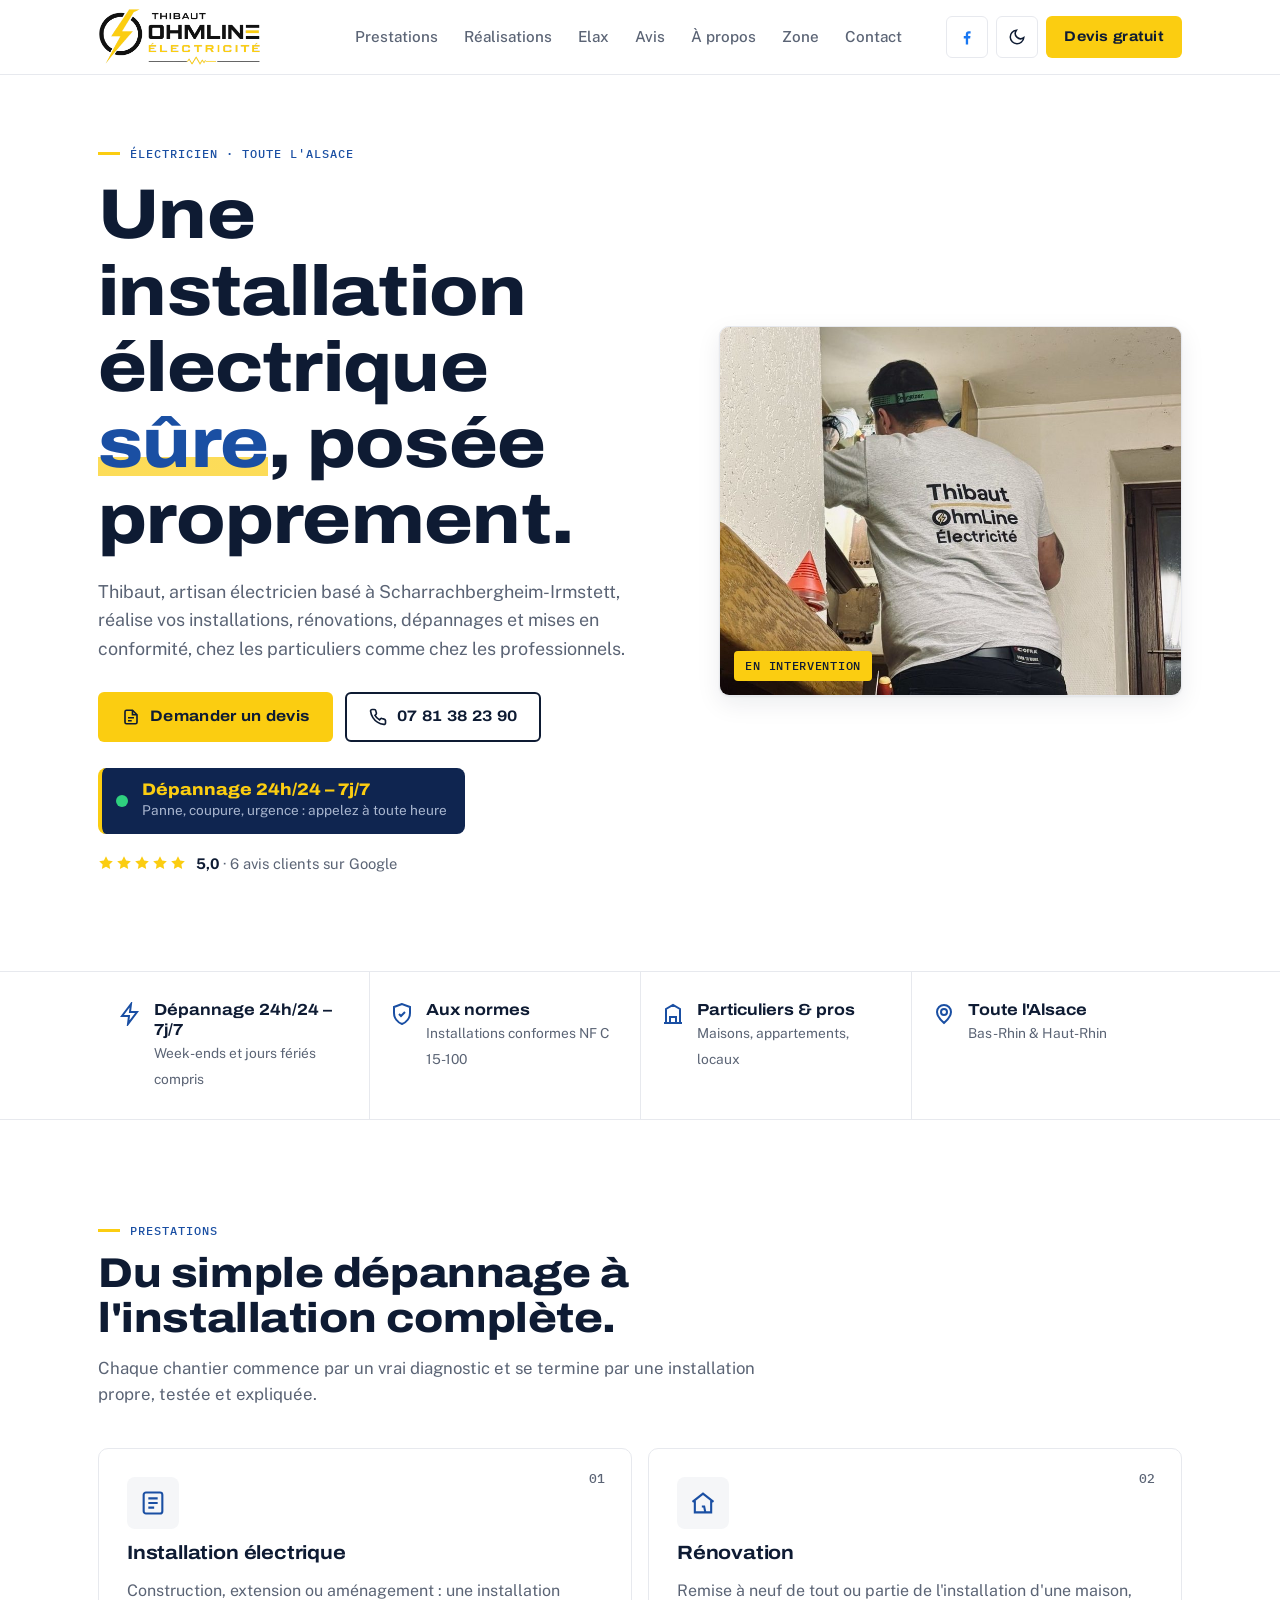
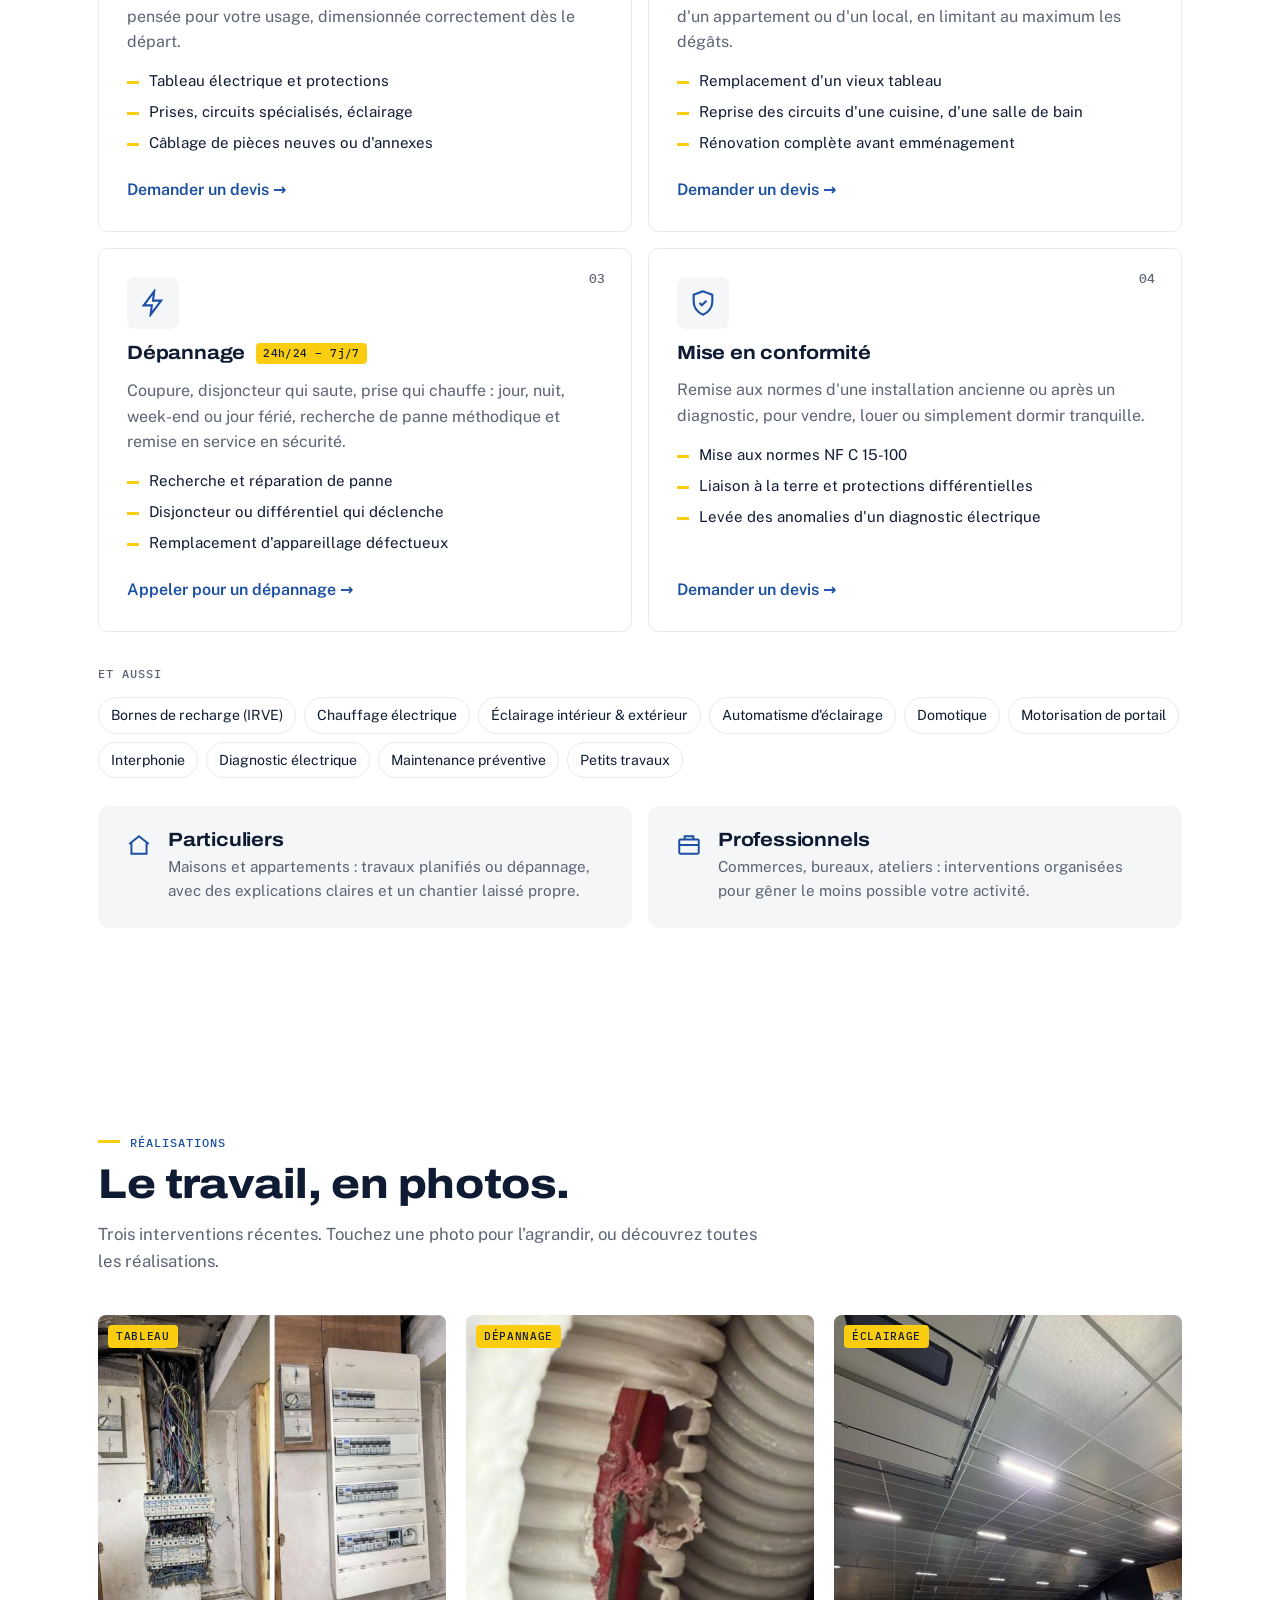
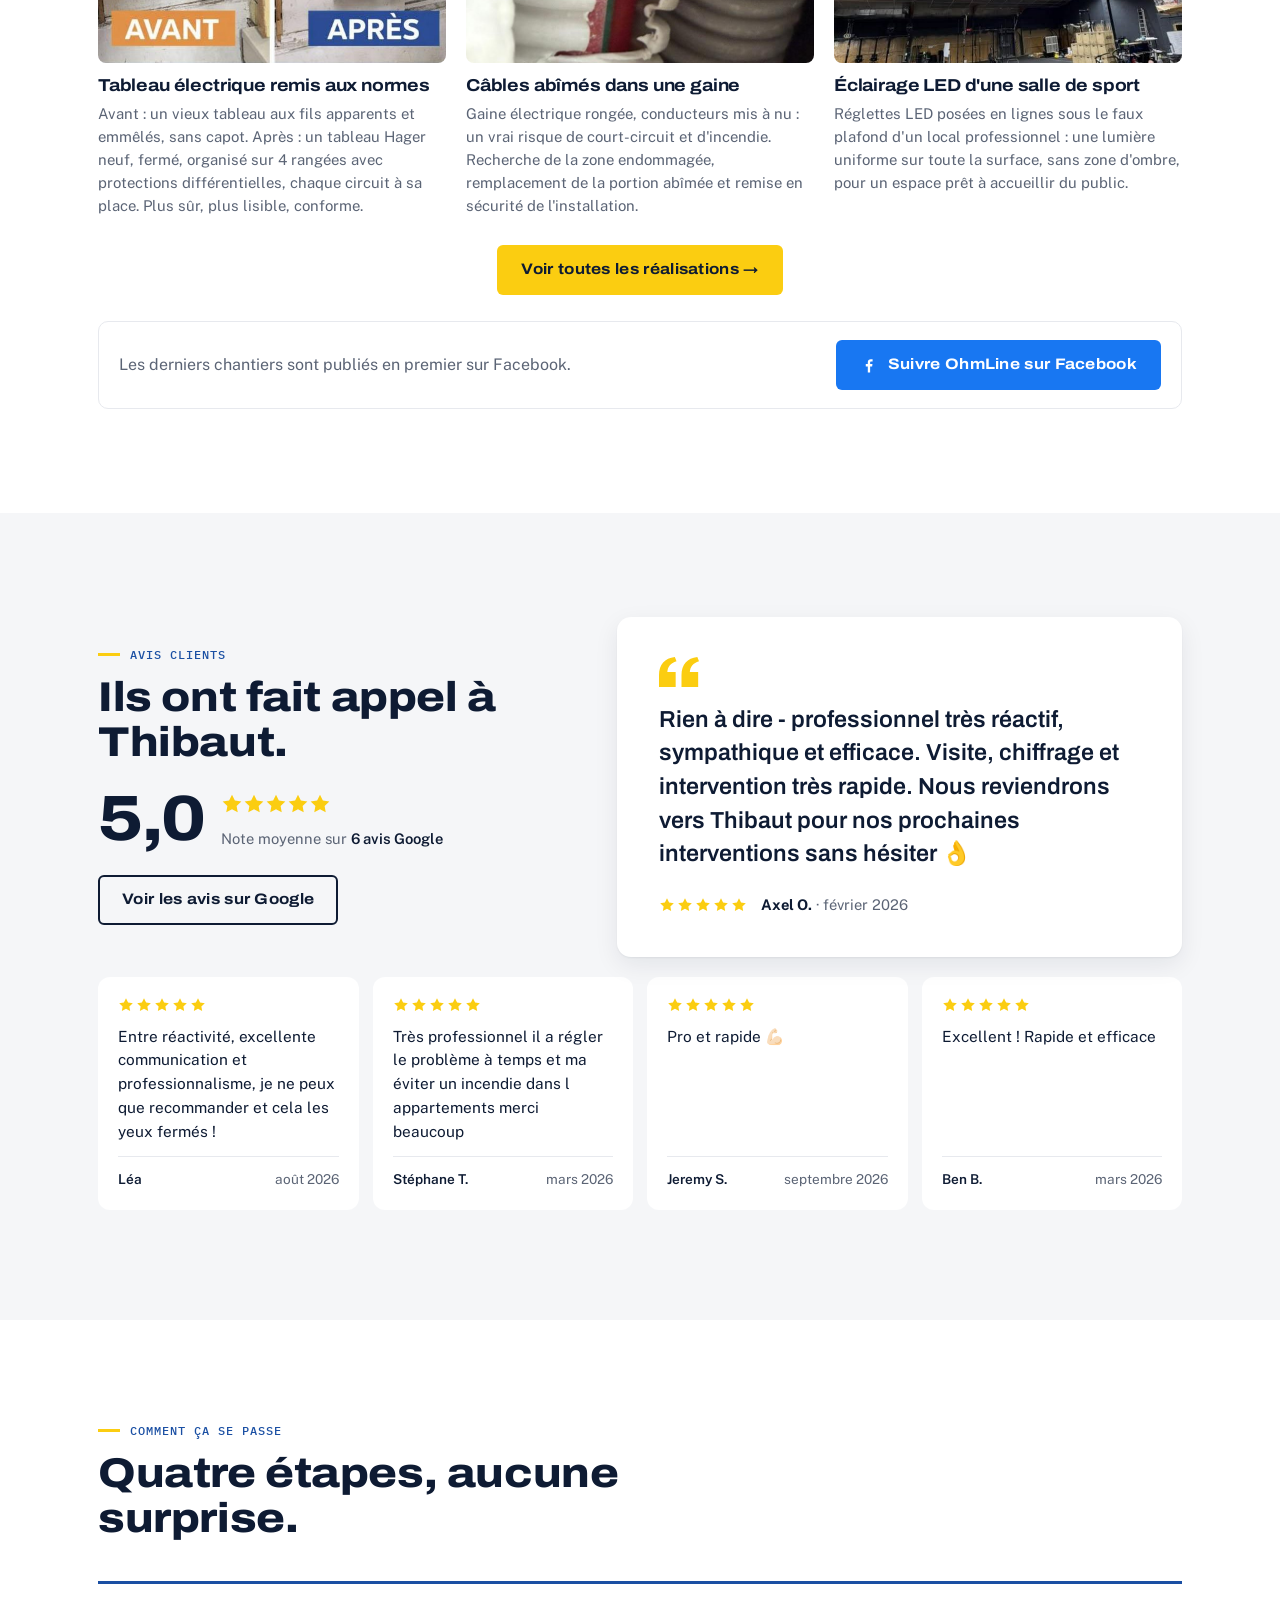
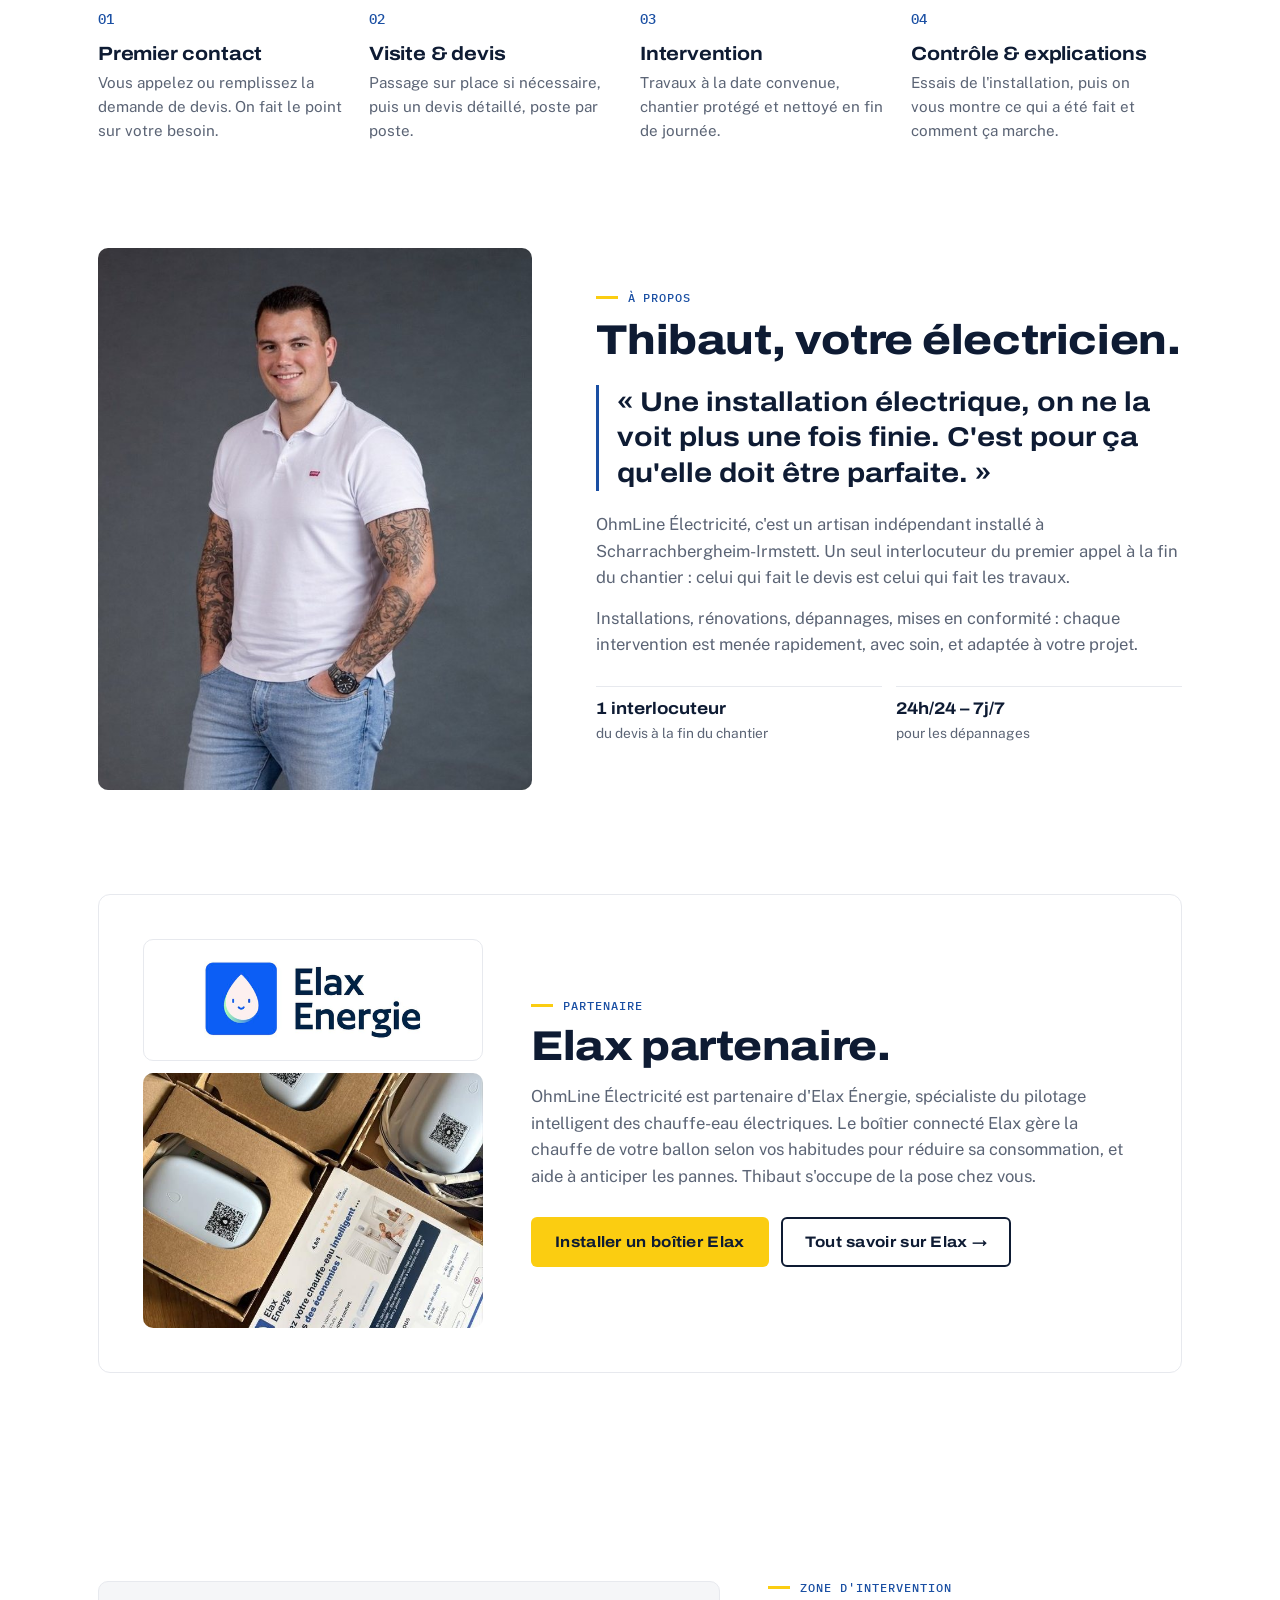
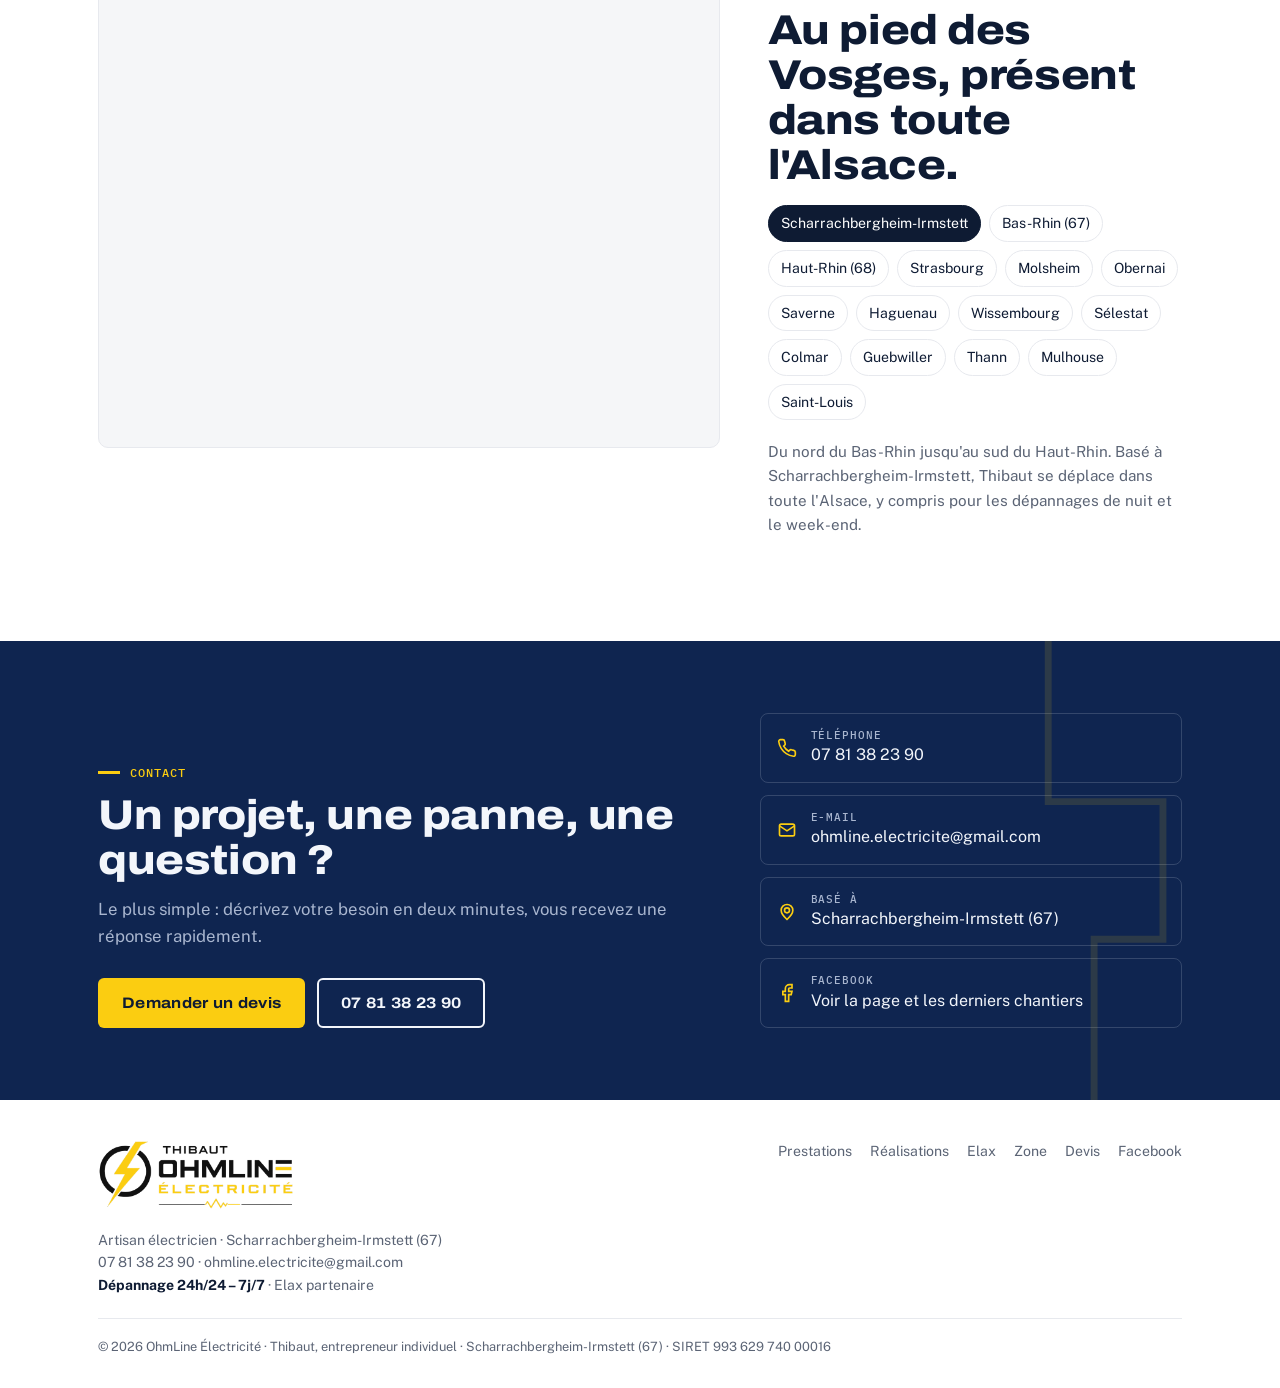
==== commit 9c308aad: "Refonte de la section avis Co-Authored-By: Claude Opus 5.5 <noreply@anthropic.com> Claude-Session: h" ====
--- a/index.html
+++ b/index.html
@@ -168,46 +168,46 @@
   </section>
 
   <!-- AVIS -->
-  <section class="section" id="avis">
+  <section class="section rv" id="avis">
     <div class="wrap">
-      <div class="reviews-head reveal">
-        <div class="section-head" style="margin-bottom:0">
+      <div class="rv-top">
+        <div class="rv-summary reveal">
           <span class="eyebrow">Avis clients</span>
           <h2>Ils ont fait appel à Thibaut.</h2>
-        </div>
-        <a class="rating" href="https://www.google.com/maps?cid=14119565518356297360" target="_blank" rel="noopener">
-          <b>5,0</b>
-          <span><span class="stars" role="img" aria-label="5 étoiles sur 5"><svg viewBox="0 0 20 20" aria-hidden="true"><path d="M10 1.5l2.6 5.4 5.9.8-4.3 4.1 1 5.8L10 14.8l-5.2 2.8 1-5.8L1.5 7.7l5.9-.8z"/></svg><svg viewBox="0 0 20 20" aria-hidden="true"><path d="M10 1.5l2.6 5.4 5.9.8-4.3 4.1 1 5.8L10 14.8l-5.2 2.8 1-5.8L1.5 7.7l5.9-.8z"/></svg><svg viewBox="0 0 20 20" aria-hidden="true"><path d="M10 1.5l2.6 5.4 5.9.8-4.3 4.1 1 5.8L10 14.8l-5.2 2.8 1-5.8L1.5 7.7l5.9-.8z"/></svg><svg viewBox="0 0 20 20" aria-hidden="true"><path d="M10 1.5l2.6 5.4 5.9.8-4.3 4.1 1 5.8L10 14.8l-5.2 2.8 1-5.8L1.5 7.7l5.9-.8z"/></svg><svg viewBox="0 0 20 20" aria-hidden="true"><path d="M10 1.5l2.6 5.4 5.9.8-4.3 4.1 1 5.8L10 14.8l-5.2 2.8 1-5.8L1.5 7.7l5.9-.8z"/></svg></span><small>6 avis sur Google</small></span>
-        </a>
-      </div>
-      <div class="reviews">
-        <figure class="review reveal">
-          <span class="stars" role="img" aria-label="5 étoiles sur 5"><svg viewBox="0 0 20 20" aria-hidden="true"><path d="M10 1.5l2.6 5.4 5.9.8-4.3 4.1 1 5.8L10 14.8l-5.2 2.8 1-5.8L1.5 7.7l5.9-.8z"/></svg><svg viewBox="0 0 20 20" aria-hidden="true"><path d="M10 1.5l2.6 5.4 5.9.8-4.3 4.1 1 5.8L10 14.8l-5.2 2.8 1-5.8L1.5 7.7l5.9-.8z"/></svg><svg viewBox="0 0 20 20" aria-hidden="true"><path d="M10 1.5l2.6 5.4 5.9.8-4.3 4.1 1 5.8L10 14.8l-5.2 2.8 1-5.8L1.5 7.7l5.9-.8z"/></svg><svg viewBox="0 0 20 20" aria-hidden="true"><path d="M10 1.5l2.6 5.4 5.9.8-4.3 4.1 1 5.8L10 14.8l-5.2 2.8 1-5.8L1.5 7.7l5.9-.8z"/></svg><svg viewBox="0 0 20 20" aria-hidden="true"><path d="M10 1.5l2.6 5.4 5.9.8-4.3 4.1 1 5.8L10 14.8l-5.2 2.8 1-5.8L1.5 7.7l5.9-.8z"/></svg></span>
-          <blockquote>« Rien à dire - professionnel très réactif, sympathique et efficace. Visite, chiffrage et intervention très rapide. Nous reviendrons vers Thibaut pour nos prochaines interventions sans hésiter 👌 »</blockquote>
-          <figcaption><span class="avatar" aria-hidden="true">A</span><span><b>Axel O.</b><small>Avis Google · février 2026</small></span></figcaption>
+          <div class="rv-score">
+            <b>5,0</b>
+            <div><span class="stars lg" role="img" aria-label="5 étoiles sur 5"><svg viewBox="0 0 20 20" aria-hidden="true"><path d="M10 1.5l2.6 5.4 5.9.8-4.3 4.1 1 5.8L10 14.8l-5.2 2.8 1-5.8L1.5 7.7l5.9-.8z"/></svg><svg viewBox="0 0 20 20" aria-hidden="true"><path d="M10 1.5l2.6 5.4 5.9.8-4.3 4.1 1 5.8L10 14.8l-5.2 2.8 1-5.8L1.5 7.7l5.9-.8z"/></svg><svg viewBox="0 0 20 20" aria-hidden="true"><path d="M10 1.5l2.6 5.4 5.9.8-4.3 4.1 1 5.8L10 14.8l-5.2 2.8 1-5.8L1.5 7.7l5.9-.8z"/></svg><svg viewBox="0 0 20 20" aria-hidden="true"><path d="M10 1.5l2.6 5.4 5.9.8-4.3 4.1 1 5.8L10 14.8l-5.2 2.8 1-5.8L1.5 7.7l5.9-.8z"/></svg><svg viewBox="0 0 20 20" aria-hidden="true"><path d="M10 1.5l2.6 5.4 5.9.8-4.3 4.1 1 5.8L10 14.8l-5.2 2.8 1-5.8L1.5 7.7l5.9-.8z"/></svg></span><span>Note moyenne sur <strong>6 avis Google</strong></span></div>
+          </div>
+          <a class="btn btn-ghost" href="https://www.google.com/maps?cid=14119565518356297360" target="_blank" rel="noopener">Voir les avis sur Google</a>
+        </div>
+        <figure class="rv-featured reveal">
+          <svg class="rv-quote" viewBox="0 0 48 36" aria-hidden="true"><path d="M0 36V22C0 9 7 1.5 19 0l2 5c-7 2-10.5 6.5-11 13h10v18zm27 0V22C27 9 34 1.5 46 0l2 5c-7 2-10.5 6.5-11 13h10v18z"/></svg>
+          <blockquote>Rien à dire - professionnel très réactif, sympathique et efficace. Visite, chiffrage et intervention très rapide. Nous reviendrons vers Thibaut pour nos prochaines interventions sans hésiter 👌</blockquote>
+          <figcaption><span class="stars " role="img" aria-label="5 étoiles sur 5"><svg viewBox="0 0 20 20" aria-hidden="true"><path d="M10 1.5l2.6 5.4 5.9.8-4.3 4.1 1 5.8L10 14.8l-5.2 2.8 1-5.8L1.5 7.7l5.9-.8z"/></svg><svg viewBox="0 0 20 20" aria-hidden="true"><path d="M10 1.5l2.6 5.4 5.9.8-4.3 4.1 1 5.8L10 14.8l-5.2 2.8 1-5.8L1.5 7.7l5.9-.8z"/></svg><svg viewBox="0 0 20 20" aria-hidden="true"><path d="M10 1.5l2.6 5.4 5.9.8-4.3 4.1 1 5.8L10 14.8l-5.2 2.8 1-5.8L1.5 7.7l5.9-.8z"/></svg><svg viewBox="0 0 20 20" aria-hidden="true"><path d="M10 1.5l2.6 5.4 5.9.8-4.3 4.1 1 5.8L10 14.8l-5.2 2.8 1-5.8L1.5 7.7l5.9-.8z"/></svg><svg viewBox="0 0 20 20" aria-hidden="true"><path d="M10 1.5l2.6 5.4 5.9.8-4.3 4.1 1 5.8L10 14.8l-5.2 2.8 1-5.8L1.5 7.7l5.9-.8z"/></svg></span><span><b>Axel O.</b> · février 2026</span></figcaption>
         </figure>
-        <figure class="review reveal">
-          <span class="stars" role="img" aria-label="5 étoiles sur 5"><svg viewBox="0 0 20 20" aria-hidden="true"><path d="M10 1.5l2.6 5.4 5.9.8-4.3 4.1 1 5.8L10 14.8l-5.2 2.8 1-5.8L1.5 7.7l5.9-.8z"/></svg><svg viewBox="0 0 20 20" aria-hidden="true"><path d="M10 1.5l2.6 5.4 5.9.8-4.3 4.1 1 5.8L10 14.8l-5.2 2.8 1-5.8L1.5 7.7l5.9-.8z"/></svg><svg viewBox="0 0 20 20" aria-hidden="true"><path d="M10 1.5l2.6 5.4 5.9.8-4.3 4.1 1 5.8L10 14.8l-5.2 2.8 1-5.8L1.5 7.7l5.9-.8z"/></svg><svg viewBox="0 0 20 20" aria-hidden="true"><path d="M10 1.5l2.6 5.4 5.9.8-4.3 4.1 1 5.8L10 14.8l-5.2 2.8 1-5.8L1.5 7.7l5.9-.8z"/></svg><svg viewBox="0 0 20 20" aria-hidden="true"><path d="M10 1.5l2.6 5.4 5.9.8-4.3 4.1 1 5.8L10 14.8l-5.2 2.8 1-5.8L1.5 7.7l5.9-.8z"/></svg></span>
-          <blockquote>« Entre réactivité, excellente communication et professionnalisme, je ne peux que recommander et cela les yeux fermés ! »</blockquote>
-          <figcaption><span class="avatar" aria-hidden="true">L</span><span><b>Léa</b><small>Avis Google · août 2026</small></span></figcaption>
-        </figure>
-        <figure class="review reveal">
-          <span class="stars" role="img" aria-label="5 étoiles sur 5"><svg viewBox="0 0 20 20" aria-hidden="true"><path d="M10 1.5l2.6 5.4 5.9.8-4.3 4.1 1 5.8L10 14.8l-5.2 2.8 1-5.8L1.5 7.7l5.9-.8z"/></svg><svg viewBox="0 0 20 20" aria-hidden="true"><path d="M10 1.5l2.6 5.4 5.9.8-4.3 4.1 1 5.8L10 14.8l-5.2 2.8 1-5.8L1.5 7.7l5.9-.8z"/></svg><svg viewBox="0 0 20 20" aria-hidden="true"><path d="M10 1.5l2.6 5.4 5.9.8-4.3 4.1 1 5.8L10 14.8l-5.2 2.8 1-5.8L1.5 7.7l5.9-.8z"/></svg><svg viewBox="0 0 20 20" aria-hidden="true"><path d="M10 1.5l2.6 5.4 5.9.8-4.3 4.1 1 5.8L10 14.8l-5.2 2.8 1-5.8L1.5 7.7l5.9-.8z"/></svg><svg viewBox="0 0 20 20" aria-hidden="true"><path d="M10 1.5l2.6 5.4 5.9.8-4.3 4.1 1 5.8L10 14.8l-5.2 2.8 1-5.8L1.5 7.7l5.9-.8z"/></svg></span>
-          <blockquote>« Très professionnel il a régler le problème à temps et ma éviter un incendie dans l appartements merci beaucoup »</blockquote>
-          <figcaption><span class="avatar" aria-hidden="true">S</span><span><b>Stéphane T.</b><small>Avis Google · mars 2026</small></span></figcaption>
-        </figure>
-        <figure class="review reveal">
-          <span class="stars" role="img" aria-label="5 étoiles sur 5"><svg viewBox="0 0 20 20" aria-hidden="true"><path d="M10 1.5l2.6 5.4 5.9.8-4.3 4.1 1 5.8L10 14.8l-5.2 2.8 1-5.8L1.5 7.7l5.9-.8z"/></svg><svg viewBox="0 0 20 20" aria-hidden="true"><path d="M10 1.5l2.6 5.4 5.9.8-4.3 4.1 1 5.8L10 14.8l-5.2 2.8 1-5.8L1.5 7.7l5.9-.8z"/></svg><svg viewBox="0 0 20 20" aria-hidden="true"><path d="M10 1.5l2.6 5.4 5.9.8-4.3 4.1 1 5.8L10 14.8l-5.2 2.8 1-5.8L1.5 7.7l5.9-.8z"/></svg><svg viewBox="0 0 20 20" aria-hidden="true"><path d="M10 1.5l2.6 5.4 5.9.8-4.3 4.1 1 5.8L10 14.8l-5.2 2.8 1-5.8L1.5 7.7l5.9-.8z"/></svg><svg viewBox="0 0 20 20" aria-hidden="true"><path d="M10 1.5l2.6 5.4 5.9.8-4.3 4.1 1 5.8L10 14.8l-5.2 2.8 1-5.8L1.5 7.7l5.9-.8z"/></svg></span>
-          <blockquote>« Pro et rapide 💪🏻 »</blockquote>
-          <figcaption><span class="avatar" aria-hidden="true">J</span><span><b>Jeremy S.</b><small>Avis Google · septembre 2026</small></span></figcaption>
-        </figure>
-        <figure class="review reveal">
-          <span class="stars" role="img" aria-label="5 étoiles sur 5"><svg viewBox="0 0 20 20" aria-hidden="true"><path d="M10 1.5l2.6 5.4 5.9.8-4.3 4.1 1 5.8L10 14.8l-5.2 2.8 1-5.8L1.5 7.7l5.9-.8z"/></svg><svg viewBox="0 0 20 20" aria-hidden="true"><path d="M10 1.5l2.6 5.4 5.9.8-4.3 4.1 1 5.8L10 14.8l-5.2 2.8 1-5.8L1.5 7.7l5.9-.8z"/></svg><svg viewBox="0 0 20 20" aria-hidden="true"><path d="M10 1.5l2.6 5.4 5.9.8-4.3 4.1 1 5.8L10 14.8l-5.2 2.8 1-5.8L1.5 7.7l5.9-.8z"/></svg><svg viewBox="0 0 20 20" aria-hidden="true"><path d="M10 1.5l2.6 5.4 5.9.8-4.3 4.1 1 5.8L10 14.8l-5.2 2.8 1-5.8L1.5 7.7l5.9-.8z"/></svg><svg viewBox="0 0 20 20" aria-hidden="true"><path d="M10 1.5l2.6 5.4 5.9.8-4.3 4.1 1 5.8L10 14.8l-5.2 2.8 1-5.8L1.5 7.7l5.9-.8z"/></svg></span>
-          <blockquote>« Excellent ! Rapide et efficace »</blockquote>
-          <figcaption><span class="avatar" aria-hidden="true">B</span><span><b>Ben B.</b><small>Avis Google · mars 2026</small></span></figcaption>
-        </figure>
-      </div>
-      <p class="reviews-note">Avis publiés par des clients sur Google, reproduits tels quels. <a href="https://www.google.com/maps?cid=14119565518356297360" target="_blank" rel="noopener">Voir tous les avis sur Google →</a></p>
+      </div>
+      <div class="rv-row" tabindex="0" aria-label="Autres avis clients">
+          <figure class="rv-card">
+            <span class="stars " role="img" aria-label="5 étoiles sur 5"><svg viewBox="0 0 20 20" aria-hidden="true"><path d="M10 1.5l2.6 5.4 5.9.8-4.3 4.1 1 5.8L10 14.8l-5.2 2.8 1-5.8L1.5 7.7l5.9-.8z"/></svg><svg viewBox="0 0 20 20" aria-hidden="true"><path d="M10 1.5l2.6 5.4 5.9.8-4.3 4.1 1 5.8L10 14.8l-5.2 2.8 1-5.8L1.5 7.7l5.9-.8z"/></svg><svg viewBox="0 0 20 20" aria-hidden="true"><path d="M10 1.5l2.6 5.4 5.9.8-4.3 4.1 1 5.8L10 14.8l-5.2 2.8 1-5.8L1.5 7.7l5.9-.8z"/></svg><svg viewBox="0 0 20 20" aria-hidden="true"><path d="M10 1.5l2.6 5.4 5.9.8-4.3 4.1 1 5.8L10 14.8l-5.2 2.8 1-5.8L1.5 7.7l5.9-.8z"/></svg><svg viewBox="0 0 20 20" aria-hidden="true"><path d="M10 1.5l2.6 5.4 5.9.8-4.3 4.1 1 5.8L10 14.8l-5.2 2.8 1-5.8L1.5 7.7l5.9-.8z"/></svg></span>
+            <blockquote>Entre réactivité, excellente communication et professionnalisme, je ne peux que recommander et cela les yeux fermés !</blockquote>
+            <figcaption><b>Léa</b><span>août 2026</span></figcaption>
+          </figure>
+          <figure class="rv-card">
+            <span class="stars " role="img" aria-label="5 étoiles sur 5"><svg viewBox="0 0 20 20" aria-hidden="true"><path d="M10 1.5l2.6 5.4 5.9.8-4.3 4.1 1 5.8L10 14.8l-5.2 2.8 1-5.8L1.5 7.7l5.9-.8z"/></svg><svg viewBox="0 0 20 20" aria-hidden="true"><path d="M10 1.5l2.6 5.4 5.9.8-4.3 4.1 1 5.8L10 14.8l-5.2 2.8 1-5.8L1.5 7.7l5.9-.8z"/></svg><svg viewBox="0 0 20 20" aria-hidden="true"><path d="M10 1.5l2.6 5.4 5.9.8-4.3 4.1 1 5.8L10 14.8l-5.2 2.8 1-5.8L1.5 7.7l5.9-.8z"/></svg><svg viewBox="0 0 20 20" aria-hidden="true"><path d="M10 1.5l2.6 5.4 5.9.8-4.3 4.1 1 5.8L10 14.8l-5.2 2.8 1-5.8L1.5 7.7l5.9-.8z"/></svg><svg viewBox="0 0 20 20" aria-hidden="true"><path d="M10 1.5l2.6 5.4 5.9.8-4.3 4.1 1 5.8L10 14.8l-5.2 2.8 1-5.8L1.5 7.7l5.9-.8z"/></svg></span>
+            <blockquote>Très professionnel il a régler le problème à temps et ma éviter un incendie dans l appartements merci beaucoup</blockquote>
+            <figcaption><b>Stéphane T.</b><span>mars 2026</span></figcaption>
+          </figure>
+          <figure class="rv-card">
+            <span class="stars " role="img" aria-label="5 étoiles sur 5"><svg viewBox="0 0 20 20" aria-hidden="true"><path d="M10 1.5l2.6 5.4 5.9.8-4.3 4.1 1 5.8L10 14.8l-5.2 2.8 1-5.8L1.5 7.7l5.9-.8z"/></svg><svg viewBox="0 0 20 20" aria-hidden="true"><path d="M10 1.5l2.6 5.4 5.9.8-4.3 4.1 1 5.8L10 14.8l-5.2 2.8 1-5.8L1.5 7.7l5.9-.8z"/></svg><svg viewBox="0 0 20 20" aria-hidden="true"><path d="M10 1.5l2.6 5.4 5.9.8-4.3 4.1 1 5.8L10 14.8l-5.2 2.8 1-5.8L1.5 7.7l5.9-.8z"/></svg><svg viewBox="0 0 20 20" aria-hidden="true"><path d="M10 1.5l2.6 5.4 5.9.8-4.3 4.1 1 5.8L10 14.8l-5.2 2.8 1-5.8L1.5 7.7l5.9-.8z"/></svg><svg viewBox="0 0 20 20" aria-hidden="true"><path d="M10 1.5l2.6 5.4 5.9.8-4.3 4.1 1 5.8L10 14.8l-5.2 2.8 1-5.8L1.5 7.7l5.9-.8z"/></svg></span>
+            <blockquote>Pro et rapide 💪🏻</blockquote>
+            <figcaption><b>Jeremy S.</b><span>septembre 2026</span></figcaption>
+          </figure>
+          <figure class="rv-card">
+            <span class="stars " role="img" aria-label="5 étoiles sur 5"><svg viewBox="0 0 20 20" aria-hidden="true"><path d="M10 1.5l2.6 5.4 5.9.8-4.3 4.1 1 5.8L10 14.8l-5.2 2.8 1-5.8L1.5 7.7l5.9-.8z"/></svg><svg viewBox="0 0 20 20" aria-hidden="true"><path d="M10 1.5l2.6 5.4 5.9.8-4.3 4.1 1 5.8L10 14.8l-5.2 2.8 1-5.8L1.5 7.7l5.9-.8z"/></svg><svg viewBox="0 0 20 20" aria-hidden="true"><path d="M10 1.5l2.6 5.4 5.9.8-4.3 4.1 1 5.8L10 14.8l-5.2 2.8 1-5.8L1.5 7.7l5.9-.8z"/></svg><svg viewBox="0 0 20 20" aria-hidden="true"><path d="M10 1.5l2.6 5.4 5.9.8-4.3 4.1 1 5.8L10 14.8l-5.2 2.8 1-5.8L1.5 7.7l5.9-.8z"/></svg><svg viewBox="0 0 20 20" aria-hidden="true"><path d="M10 1.5l2.6 5.4 5.9.8-4.3 4.1 1 5.8L10 14.8l-5.2 2.8 1-5.8L1.5 7.7l5.9-.8z"/></svg></span>
+            <blockquote>Excellent ! Rapide et efficace</blockquote>
+            <figcaption><b>Ben B.</b><span>mars 2026</span></figcaption>
+          </figure>
+      </div>
     </div>
   </section>
 
--- a/style.css
+++ b/style.css
@@ -403,23 +403,29 @@
 .source a{color:var(--accent)}
 
 /* avis */
-.reviews-head{display:flex;flex-wrap:wrap;gap:20px 40px;justify-content:space-between;align-items:flex-end;margin-bottom:32px}
-.rating{display:flex;align-items:center;gap:14px;text-decoration:none;border:1px solid var(--line);border-radius:10px;padding:12px 18px}
-.rating:hover{border-color:var(--accent)}
-.rating b{font:800 2.2rem/1 var(--f-title);font-stretch:112%}
-.rating small{display:block;font-size:.84rem;color:var(--muted);margin-top:4px}
 .stars{display:inline-flex;gap:2px}
 .stars svg{width:16px;height:16px;fill:var(--volt)}
-.reviews{display:grid;gap:16px}
-@media (min-width:700px){.reviews{grid-template-columns:repeat(2,1fr)}}
-@media (min-width:1000px){.reviews{grid-template-columns:repeat(3,1fr)}}
-.review{margin:0;border:1px solid var(--line);border-radius:10px;padding:22px;display:flex;flex-direction:column;gap:14px}
-.review blockquote{margin:0;font-size:1rem;line-height:1.6;flex:1}
-.review figcaption{display:flex;gap:12px;align-items:center}
-.review figcaption b{display:block;font-weight:600;font-size:.95rem}
-.review figcaption small{display:block;color:var(--muted);font-size:.82rem}
-.avatar{width:38px;height:38px;border-radius:50%;background:var(--accent);color:var(--accent-ink);display:grid;place-items:center;font:700 1rem/1 var(--f-title);flex:none}
-.reviews-note{margin-top:18px;font-size:.85rem;color:var(--muted)}
-.reviews-note a{color:var(--accent)}
+.stars.lg svg{width:22px;height:22px}
+.rv{background:var(--surface-2)}
+.rv-top{display:grid;gap:28px;align-items:stretch}
+@media (min-width:900px){.rv-top{grid-template-columns:.9fr 1.1fr;gap:56px;align-items:center}}
+.rv-summary h2{margin:14px 0 22px}
+.rv-score{display:flex;align-items:center;gap:16px;margin-bottom:24px}
+.rv-score>b{font:800 4rem/1 var(--f-title);font-stretch:112%;letter-spacing:-.02em}
+.rv-score span{display:block;margin-top:6px;color:var(--muted);font-size:.92rem}
+.rv-score strong{color:var(--ink);font-weight:600}
+.rv-featured{margin:0;background:var(--surface);border-radius:14px;padding:30px 28px;box-shadow:var(--shadow);position:relative}
+@media (min-width:900px){.rv-featured{padding:40px 42px}}
+.rv-quote{width:40px;height:30px;fill:var(--volt);margin-bottom:16px;display:block}
+.rv-featured blockquote{margin:0;font:600 clamp(1.15rem,2.4vw,1.45rem)/1.45 var(--f-title);color:var(--ink)}
+.rv-featured figcaption{display:flex;flex-wrap:wrap;gap:10px 14px;align-items:center;margin-top:22px;color:var(--muted);font-size:.92rem}
+.rv-featured figcaption b{color:var(--ink)}
+.rv-row{display:grid;grid-auto-flow:column;grid-auto-columns:minmax(250px,80%);gap:14px;margin-top:20px;overflow-x:auto;scroll-snap-type:x mandatory;padding-bottom:6px;scrollbar-width:none}
+.rv-row::-webkit-scrollbar{display:none}
+@media (min-width:900px){.rv-row{grid-auto-flow:row;grid-template-columns:repeat(4,1fr);overflow:visible}}
+.rv-card{margin:0;scroll-snap-align:start;background:var(--surface);border-radius:12px;padding:20px;display:flex;flex-direction:column;gap:12px}
+.rv-card blockquote{margin:0;flex:1;font-size:.96rem;line-height:1.55;color:var(--ink)}
+.rv-card figcaption{display:flex;justify-content:space-between;gap:8px;font-size:.85rem;color:var(--muted);border-top:1px solid var(--line);padding-top:12px}
+.rv-card figcaption b{color:var(--ink);font-weight:600}
 .hero-rating{display:flex;align-items:center;gap:10px;margin-top:18px;text-decoration:none;font-size:.92rem;color:var(--muted)}
 .hero-rating b{color:var(--ink)}
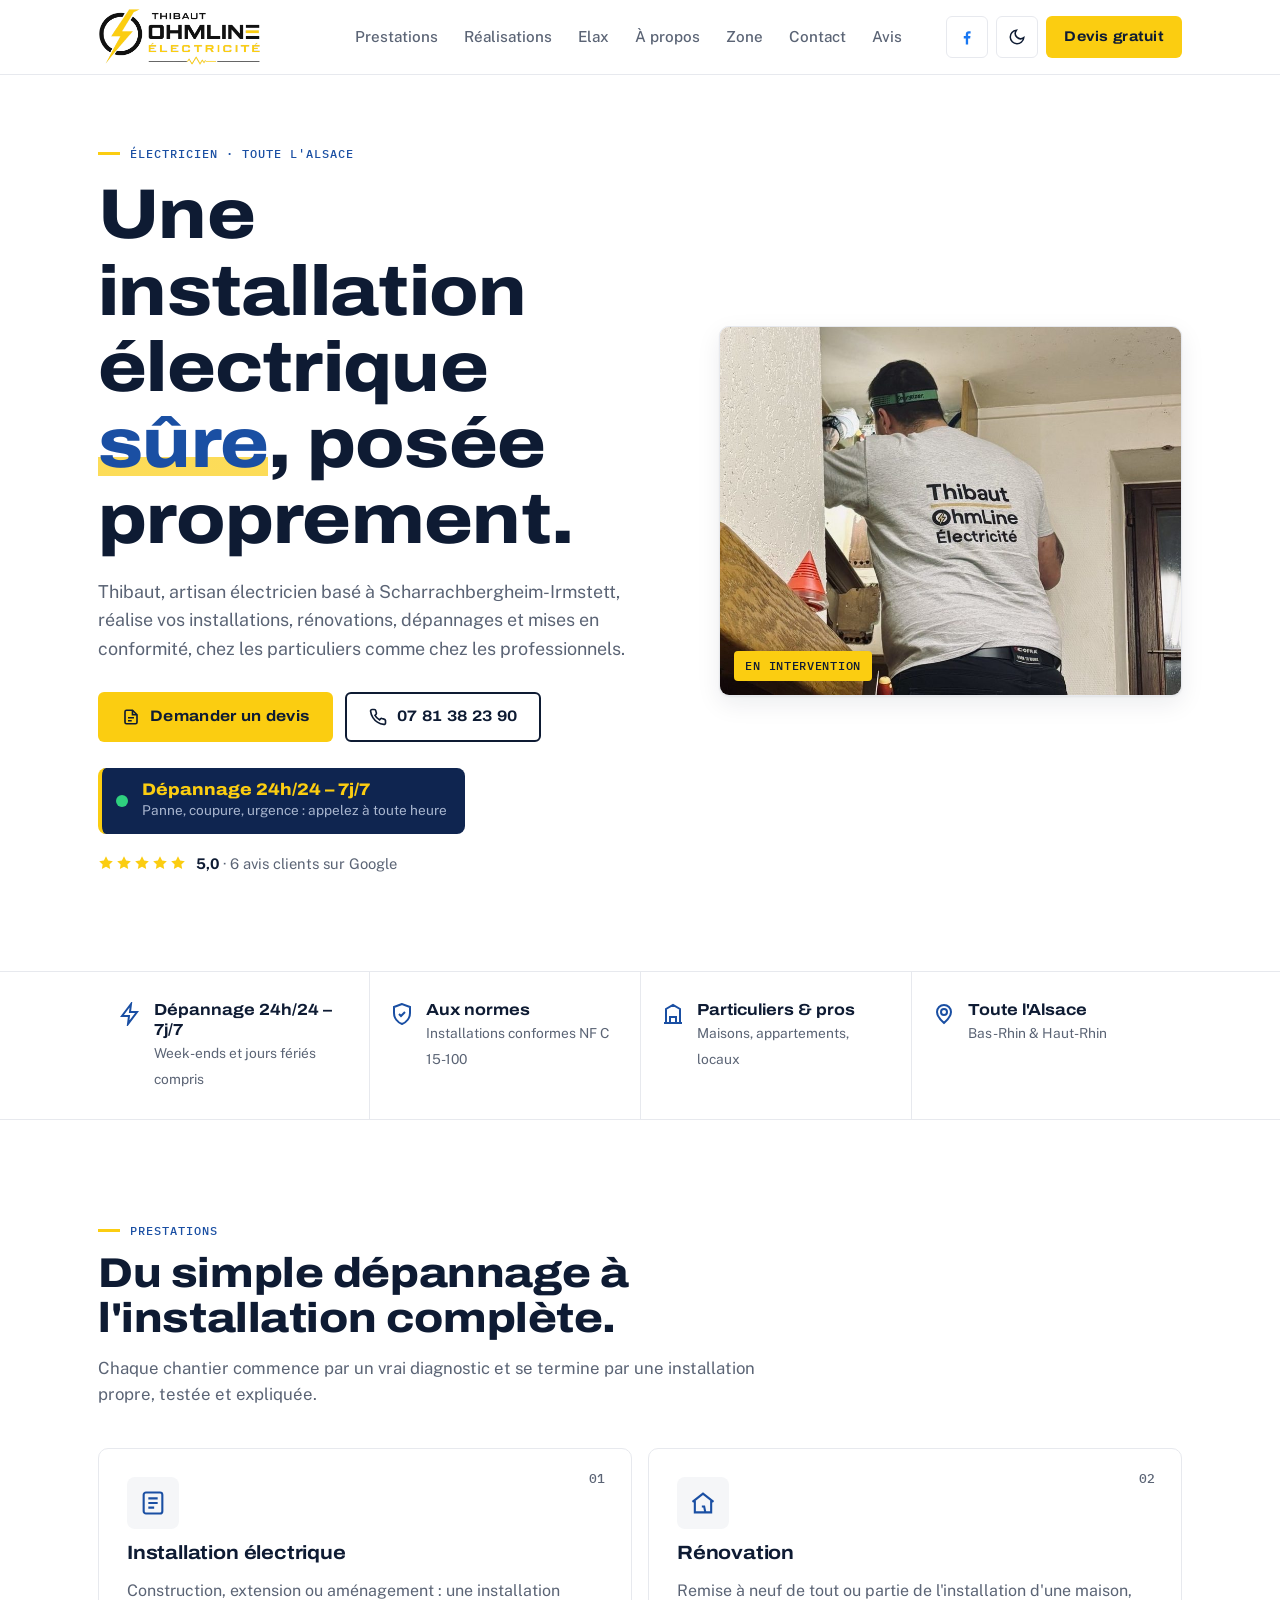
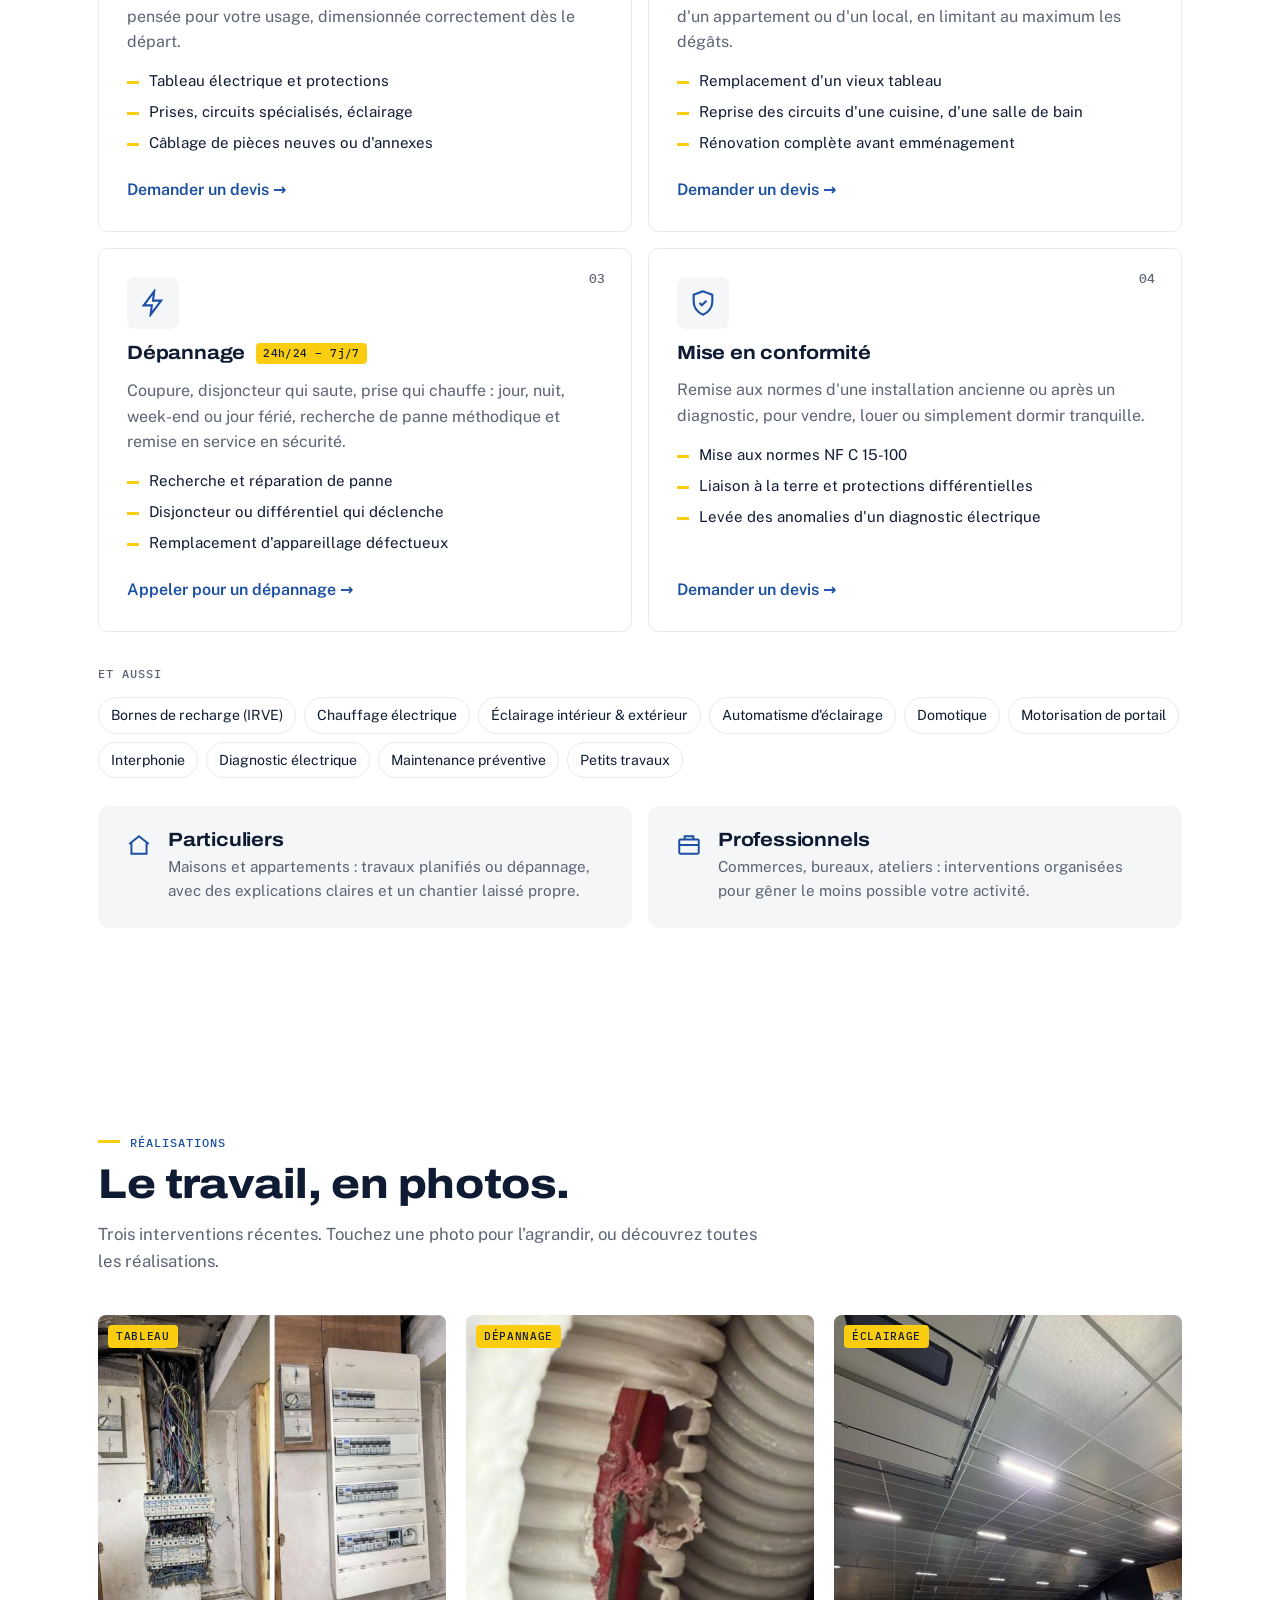
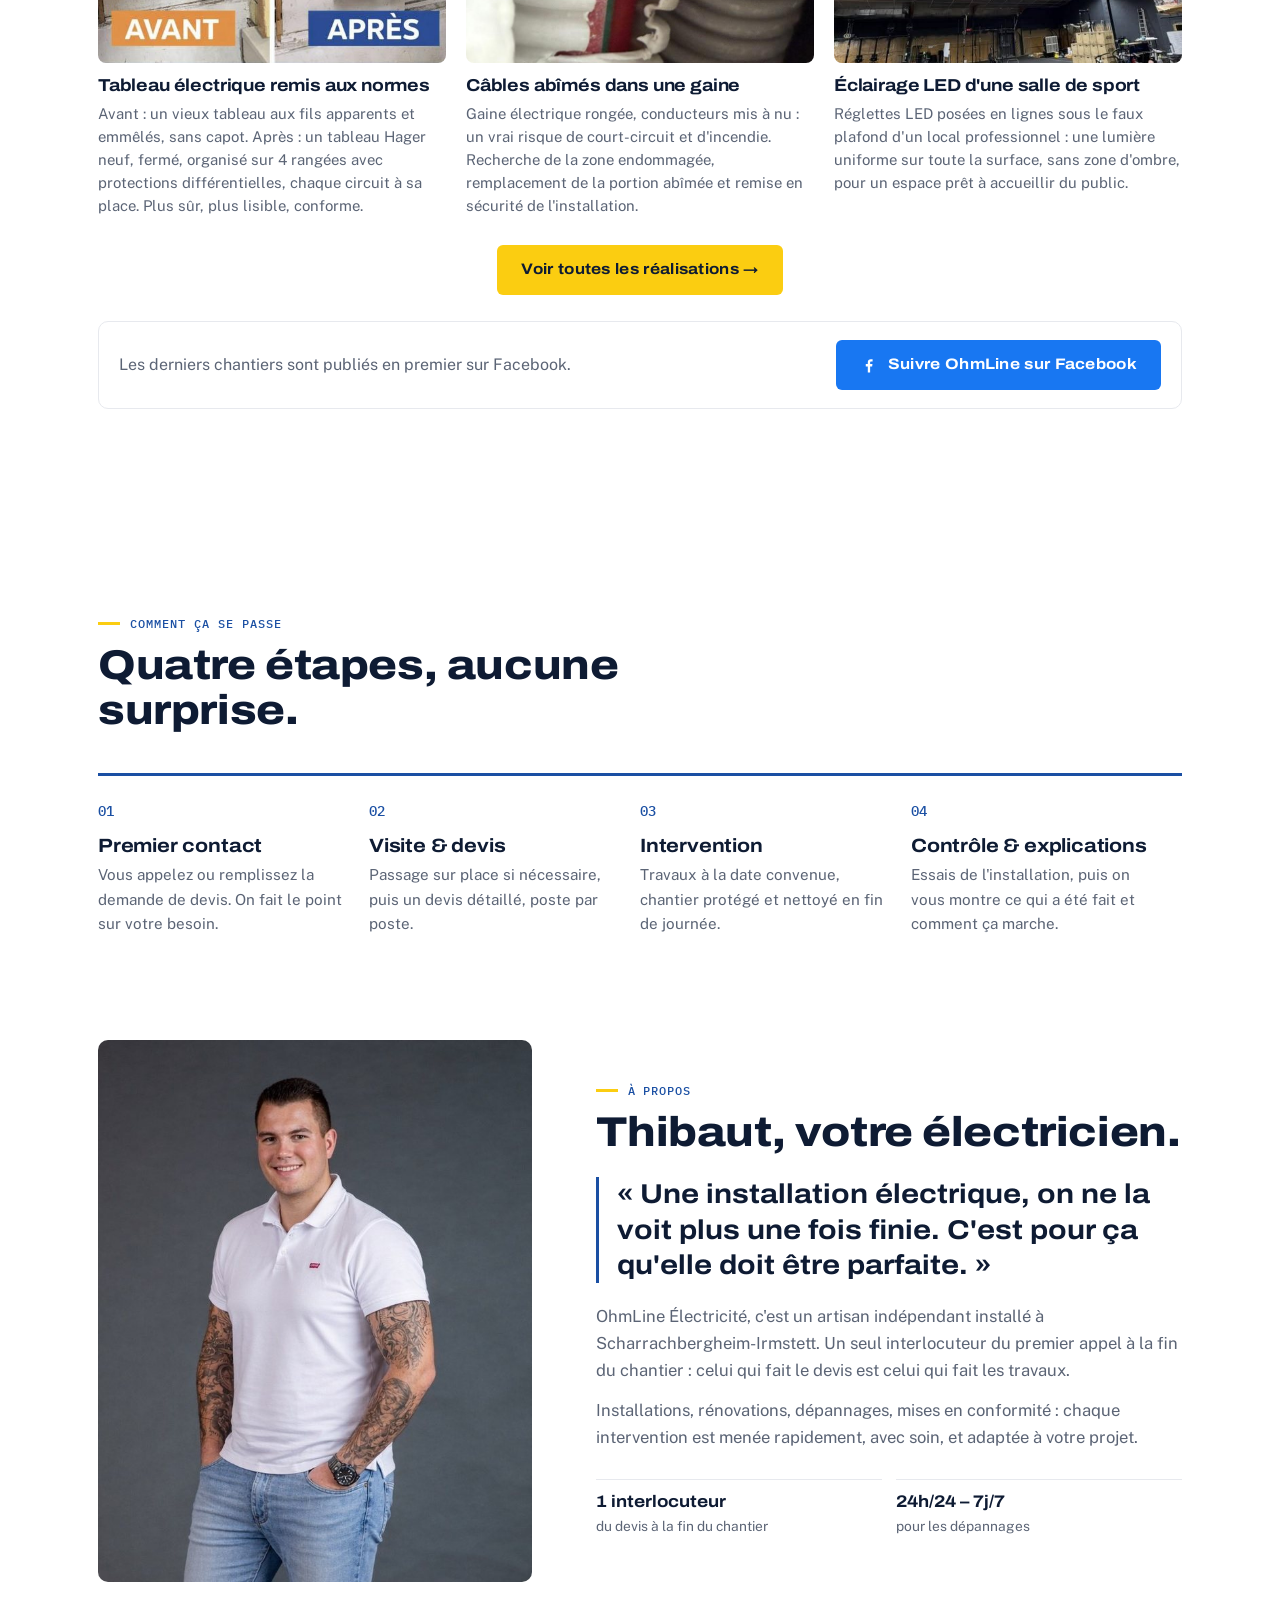
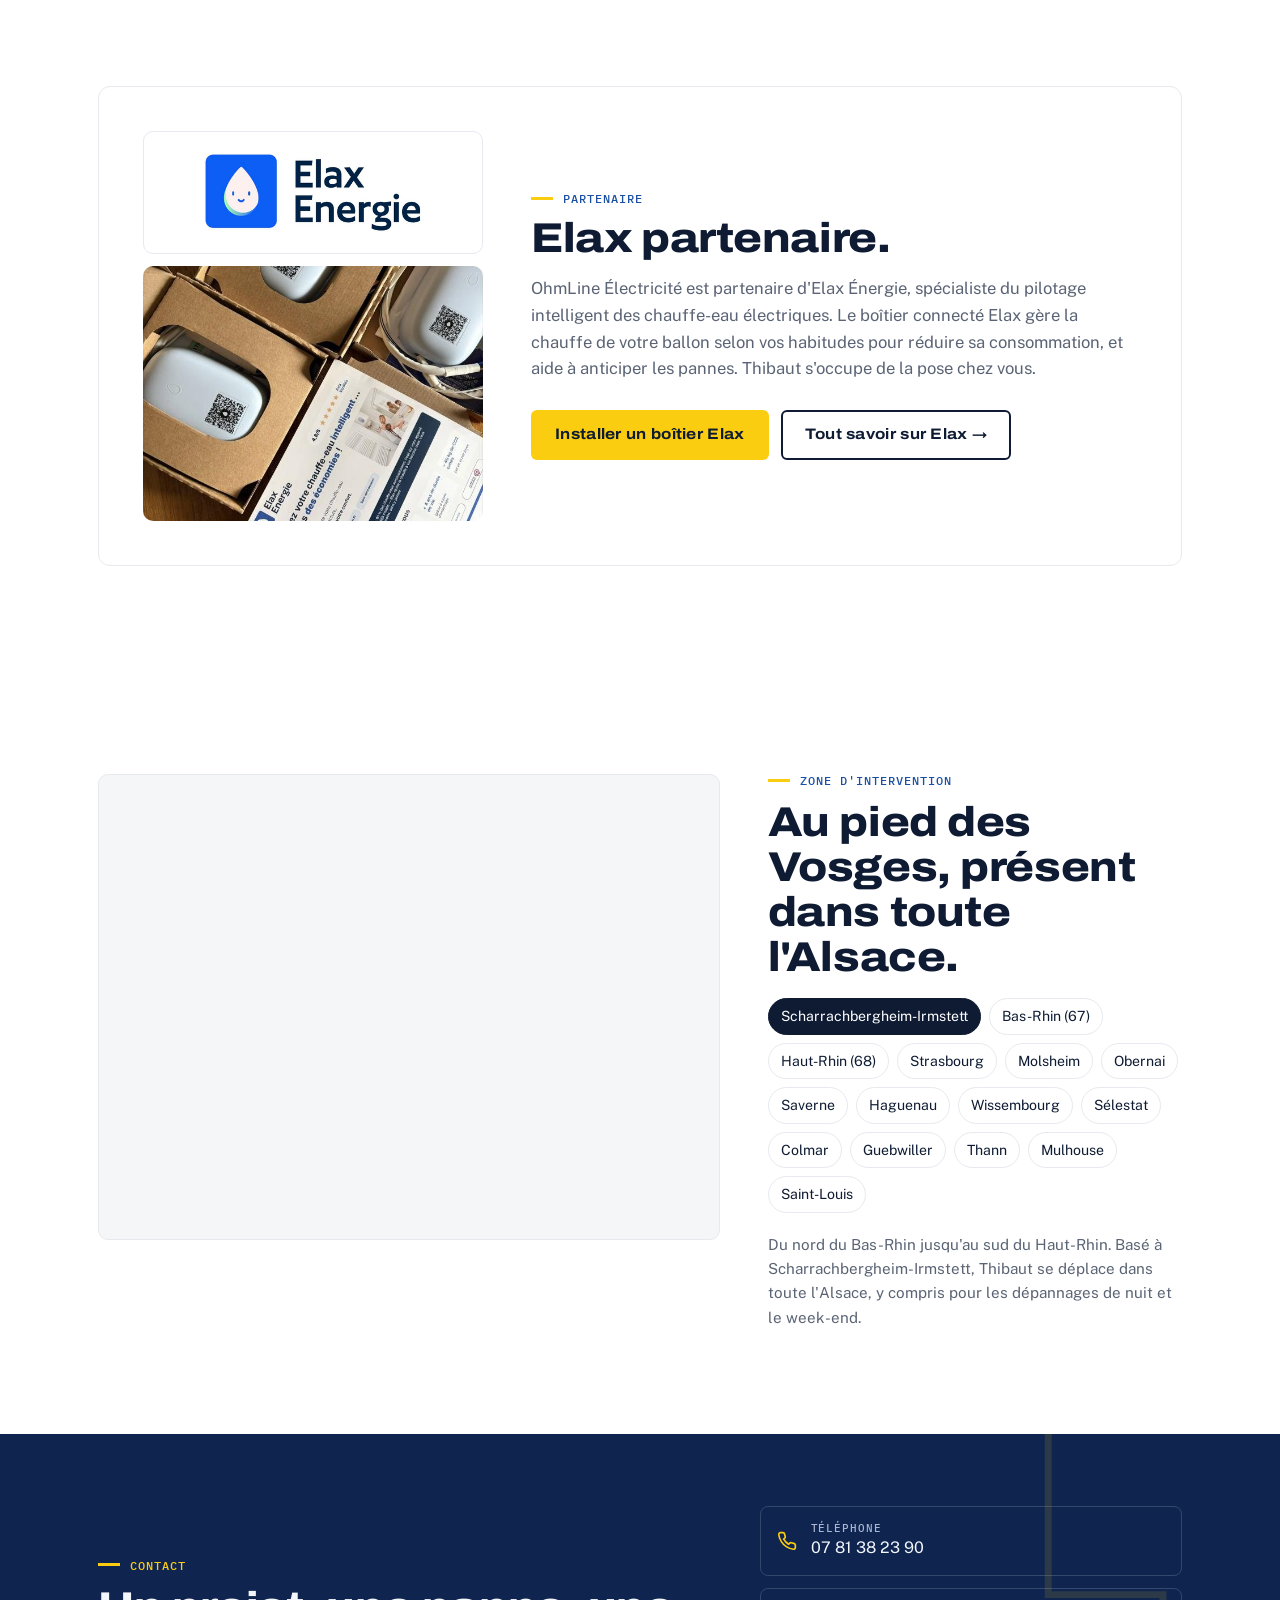
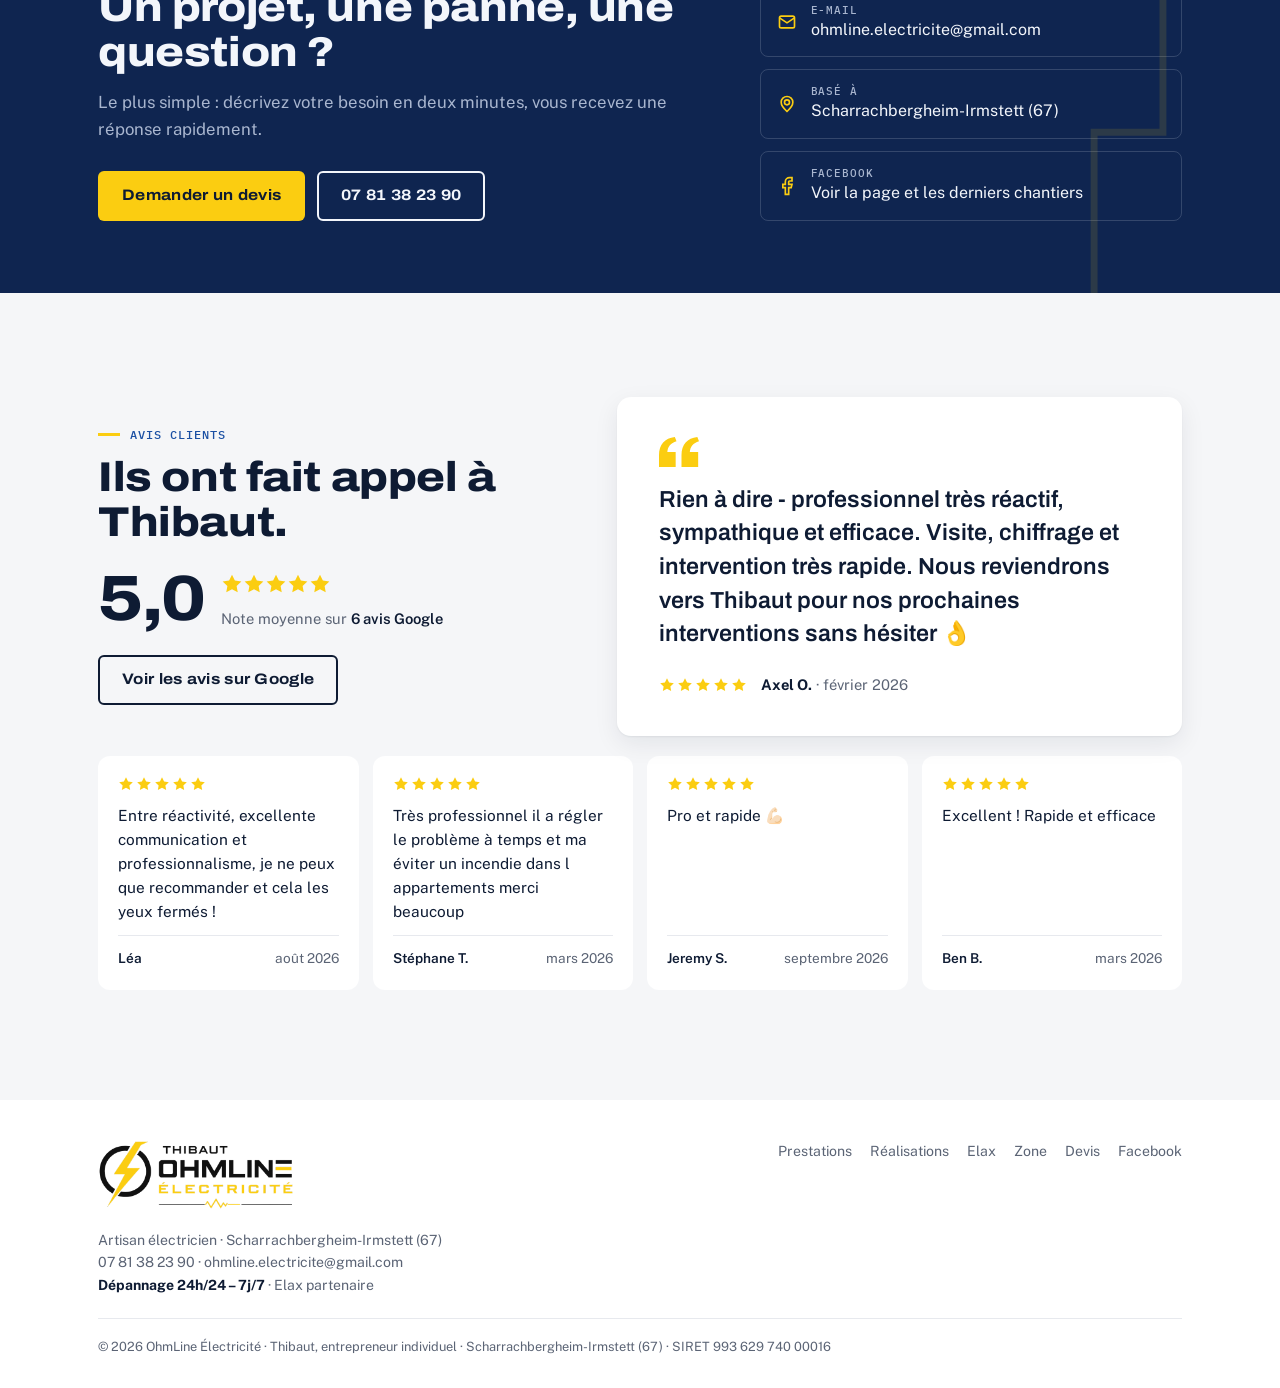
==== commit 0671c632: "Avis déplacés en bas de l'accueil Co-Authored-By: Claude Opus 5.5 <noreply@anthropic.com> Claude-Ses" ====
--- a/index.html
+++ b/index.html
@@ -24,10 +24,10 @@
       <a href="#prestations">Prestations</a>
       <a href="realisations.html">Réalisations</a>
       <a href="elax.html">Elax</a>
-      <a href="#avis">Avis</a>
       <a href="#apropos">À propos</a>
       <a href="#zone">Zone</a>
       <a href="#contact">Contact</a>
+      <a href="#avis">Avis</a>
     </nav>
     <div class="top-actions">
       <a class="icon-btn fb-only" id="fb-top" href="#" target="_blank" rel="noopener" aria-label="Page Facebook OhmLine Électricité" hidden><svg viewBox="0 0 24 24" fill="currentColor" aria-hidden="true"><path d="M13.5 22v-8h2.7l.4-3.2h-3.1V8.8c0-.9.3-1.5 1.6-1.5h1.7V4.4c-.3 0-1.3-.1-2.4-.1-2.4 0-4 1.4-4 4.1v2.4H7.7V14h2.7v8z"/></svg></a>
@@ -167,6 +167,92 @@
     </div>
   </section>
 
+  <!-- METHODE -->
+  <section class="section" id="methode">
+    <div class="wrap">
+      <div class="section-head reveal">
+        <span class="eyebrow">Comment ça se passe</span>
+        <h2>Quatre étapes, aucune surprise.</h2>
+      </div>
+      <div class="steps">
+        <div class="step reveal"><h3>Premier contact</h3><p>Vous appelez ou remplissez la demande de devis. On fait le point sur votre besoin.</p></div>
+        <div class="step reveal"><h3>Visite &amp; devis</h3><p>Passage sur place si nécessaire, puis un devis détaillé, poste par poste.</p></div>
+        <div class="step reveal"><h3>Intervention</h3><p>Travaux à la date convenue, chantier protégé et nettoyé en fin de journée.</p></div>
+        <div class="step reveal"><h3>Contrôle &amp; explications</h3><p>Essais de l'installation, puis on vous montre ce qui a été fait et comment ça marche.</p></div>
+      </div>
+    </div>
+  </section>
+
+  <!-- A PROPOS -->
+  <section class="section" id="apropos" style="padding-top:0">
+    <div class="wrap about">
+      <div class="portrait ph reveal" id="portrait">Photo de Thibaut à ajouter</div>
+      <div class="txt reveal">
+        <span class="eyebrow">À propos</span>
+        <h2 style="margin-top:14px">Thibaut, votre électricien.</h2>
+        <blockquote>« Une installation électrique, on ne la voit plus une fois finie. C'est pour ça qu'elle doit être parfaite. »</blockquote>
+        <p>OhmLine Électricité, c'est un artisan indépendant installé à Scharrachbergheim-Irmstett. Un seul interlocuteur du premier appel à la fin du chantier : celui qui fait le devis est celui qui fait les travaux.</p>
+        <p>Installations, rénovations, dépannages, mises en conformité : chaque intervention est menée rapidement, avec soin, et adaptée à votre projet.</p>
+        <div class="facts">
+          <div class="fact"><b>1 interlocuteur</b><span>du devis à la fin du chantier</span></div>
+          <div class="fact"><b>24h/24 – 7j/7</b><span>pour les dépannages</span></div>
+        </div>
+      </div>
+    </div>
+  </section>
+
+  <!-- PARTENAIRE -->
+  <section class="section partner-sec" id="partenaire" style="padding-top:0">
+    <div class="wrap">
+      <div class="partner reveal">
+        <div class="partner-media">
+          <div class="partner-logo"><img src="assets/elax-logo.png" alt="Elax Énergie"></div>
+          <img class="partner-photo" src="assets/elax-boitiers.jpg" alt="Boîtiers connectés Elax pour chauffe-eau, dans leurs cartons, prêts à être installés" loading="lazy">
+        </div>
+        <div class="partner-txt">
+          <span class="eyebrow">Partenaire</span>
+          <h2 style="margin-top:12px">Elax partenaire.</h2>
+          <p>OhmLine Électricité est partenaire d'Elax Énergie, spécialiste du pilotage intelligent des chauffe-eau électriques. Le boîtier connecté Elax gère la chauffe de votre ballon selon vos habitudes pour réduire sa consommation, et aide à anticiper les pannes. Thibaut s'occupe de la pose chez vous.</p>
+          <div class="hero-ctas"><a class="btn btn-accent" href="#devis" data-type="elax">Installer un boîtier Elax</a><a class="btn btn-ghost" href="elax.html">Tout savoir sur Elax →</a></div>
+        </div>
+      </div>
+    </div>
+  </section>
+
+  <!-- ZONE -->
+  <section class="section" id="zone">
+    <div class="wrap zone">
+      <div class="map reveal" id="map">
+        <div class="map-load"><span>Carte de la zone d'intervention</span><button class="btn btn-ghost" type="button" id="map-btn">Afficher la carte</button></div>
+      </div>
+      <div class="reveal">
+        <span class="eyebrow">Zone d'intervention</span>
+        <h2 style="margin-top:14px">Au pied des Vosges, présent dans toute l'Alsace.</h2>
+        <div class="towns">
+          <span class="home">Scharrachbergheim-Irmstett</span>
+          <span>Bas-Rhin (67)</span><span>Haut-Rhin (68)</span><span>Strasbourg</span><span>Molsheim</span><span>Obernai</span><span>Saverne</span><span>Haguenau</span><span>Wissembourg</span><span>Sélestat</span><span>Colmar</span><span>Guebwiller</span><span>Thann</span><span>Mulhouse</span><span>Saint-Louis</span>
+        </div>
+        <p class="note">Du nord du Bas-Rhin jusqu'au sud du Haut-Rhin. Basé à Scharrachbergheim-Irmstett, Thibaut se déplace dans toute l'Alsace, y compris pour les dépannages de nuit et le week-end.</p>
+      </div>
+    </div>
+  </section>
+
+  <!-- CONTACT -->
+  <section class="cta-band" id="contact">
+    <svg class="cta-line" viewBox="0 0 200 400" aria-hidden="true"><path d="M20 0V140H120V260H60V400" fill="none" stroke="var(--volt)" stroke-width="6"/></svg>
+    <div class="wrap">
+      <div>
+        <span class="eyebrow" style="color:var(--volt)">Contact</span>
+        <h2 style="margin-top:14px">Un projet, une panne, une question ?</h2>
+        <p>Le plus simple : décrivez votre besoin en deux minutes, vous recevez une réponse rapidement.</p>
+        <div class="hero-ctas">
+          <a class="btn btn-accent" href="#devis">Demander un devis</a>
+          <a class="btn btn-ghost js-call" href="#contact"><span class="js-phone-label">Appeler</span></a>
+        </div>
+      </div>
+      <div class="contact-list" id="contact-list"></div>
+    </div>
+  </section>
   <!-- AVIS -->
   <section class="section rv" id="avis">
     <div class="wrap">
@@ -211,92 +297,6 @@
     </div>
   </section>
 
-  <!-- METHODE -->
-  <section class="section" id="methode">
-    <div class="wrap">
-      <div class="section-head reveal">
-        <span class="eyebrow">Comment ça se passe</span>
-        <h2>Quatre étapes, aucune surprise.</h2>
-      </div>
-      <div class="steps">
-        <div class="step reveal"><h3>Premier contact</h3><p>Vous appelez ou remplissez la demande de devis. On fait le point sur votre besoin.</p></div>
-        <div class="step reveal"><h3>Visite &amp; devis</h3><p>Passage sur place si nécessaire, puis un devis détaillé, poste par poste.</p></div>
-        <div class="step reveal"><h3>Intervention</h3><p>Travaux à la date convenue, chantier protégé et nettoyé en fin de journée.</p></div>
-        <div class="step reveal"><h3>Contrôle &amp; explications</h3><p>Essais de l'installation, puis on vous montre ce qui a été fait et comment ça marche.</p></div>
-      </div>
-    </div>
-  </section>
-
-  <!-- A PROPOS -->
-  <section class="section" id="apropos" style="padding-top:0">
-    <div class="wrap about">
-      <div class="portrait ph reveal" id="portrait">Photo de Thibaut à ajouter</div>
-      <div class="txt reveal">
-        <span class="eyebrow">À propos</span>
-        <h2 style="margin-top:14px">Thibaut, votre électricien.</h2>
-        <blockquote>« Une installation électrique, on ne la voit plus une fois finie. C'est pour ça qu'elle doit être parfaite. »</blockquote>
-        <p>OhmLine Électricité, c'est un artisan indépendant installé à Scharrachbergheim-Irmstett. Un seul interlocuteur du premier appel à la fin du chantier : celui qui fait le devis est celui qui fait les travaux.</p>
-        <p>Installations, rénovations, dépannages, mises en conformité : chaque intervention est menée rapidement, avec soin, et adaptée à votre projet.</p>
-        <div class="facts">
-          <div class="fact"><b>1 interlocuteur</b><span>du devis à la fin du chantier</span></div>
-          <div class="fact"><b>24h/24 – 7j/7</b><span>pour les dépannages</span></div>
-        </div>
-      </div>
-    </div>
-  </section>
-
-  <!-- PARTENAIRE -->
-  <section class="section partner-sec" id="partenaire" style="padding-top:0">
-    <div class="wrap">
-      <div class="partner reveal">
-        <div class="partner-media">
-          <div class="partner-logo"><img src="assets/elax-logo.png" alt="Elax Énergie"></div>
-          <img class="partner-photo" src="assets/elax-boitiers.jpg" alt="Boîtiers connectés Elax pour chauffe-eau, dans leurs cartons, prêts à être installés" loading="lazy">
-        </div>
-        <div class="partner-txt">
-          <span class="eyebrow">Partenaire</span>
-          <h2 style="margin-top:12px">Elax partenaire.</h2>
-          <p>OhmLine Électricité est partenaire d'Elax Énergie, spécialiste du pilotage intelligent des chauffe-eau électriques. Le boîtier connecté Elax gère la chauffe de votre ballon selon vos habitudes pour réduire sa consommation, et aide à anticiper les pannes. Thibaut s'occupe de la pose chez vous.</p>
-          <div class="hero-ctas"><a class="btn btn-accent" href="#devis" data-type="elax">Installer un boîtier Elax</a><a class="btn btn-ghost" href="elax.html">Tout savoir sur Elax →</a></div>
-        </div>
-      </div>
-    </div>
-  </section>
-
-  <!-- ZONE -->
-  <section class="section" id="zone">
-    <div class="wrap zone">
-      <div class="map reveal" id="map">
-        <div class="map-load"><span>Carte de la zone d'intervention</span><button class="btn btn-ghost" type="button" id="map-btn">Afficher la carte</button></div>
-      </div>
-      <div class="reveal">
-        <span class="eyebrow">Zone d'intervention</span>
-        <h2 style="margin-top:14px">Au pied des Vosges, présent dans toute l'Alsace.</h2>
-        <div class="towns">
-          <span class="home">Scharrachbergheim-Irmstett</span>
-          <span>Bas-Rhin (67)</span><span>Haut-Rhin (68)</span><span>Strasbourg</span><span>Molsheim</span><span>Obernai</span><span>Saverne</span><span>Haguenau</span><span>Wissembourg</span><span>Sélestat</span><span>Colmar</span><span>Guebwiller</span><span>Thann</span><span>Mulhouse</span><span>Saint-Louis</span>
-        </div>
-        <p class="note">Du nord du Bas-Rhin jusqu'au sud du Haut-Rhin. Basé à Scharrachbergheim-Irmstett, Thibaut se déplace dans toute l'Alsace, y compris pour les dépannages de nuit et le week-end.</p>
-      </div>
-    </div>
-  </section>
-
-  <!-- CONTACT -->
-  <section class="cta-band" id="contact">
-    <svg class="cta-line" viewBox="0 0 200 400" aria-hidden="true"><path d="M20 0V140H120V260H60V400" fill="none" stroke="var(--volt)" stroke-width="6"/></svg>
-    <div class="wrap">
-      <div>
-        <span class="eyebrow" style="color:var(--volt)">Contact</span>
-        <h2 style="margin-top:14px">Un projet, une panne, une question ?</h2>
-        <p>Le plus simple : décrivez votre besoin en deux minutes, vous recevez une réponse rapidement.</p>
-        <div class="hero-ctas">
-          <a class="btn btn-accent" href="#devis">Demander un devis</a>
-          <a class="btn btn-ghost js-call" href="#contact"><span class="js-phone-label">Appeler</span></a>
-        </div>
-      </div>
-      <div class="contact-list" id="contact-list"></div>
-    </div>
-  </section>
 </main>
 
 <!-- PAGE DEVIS -->
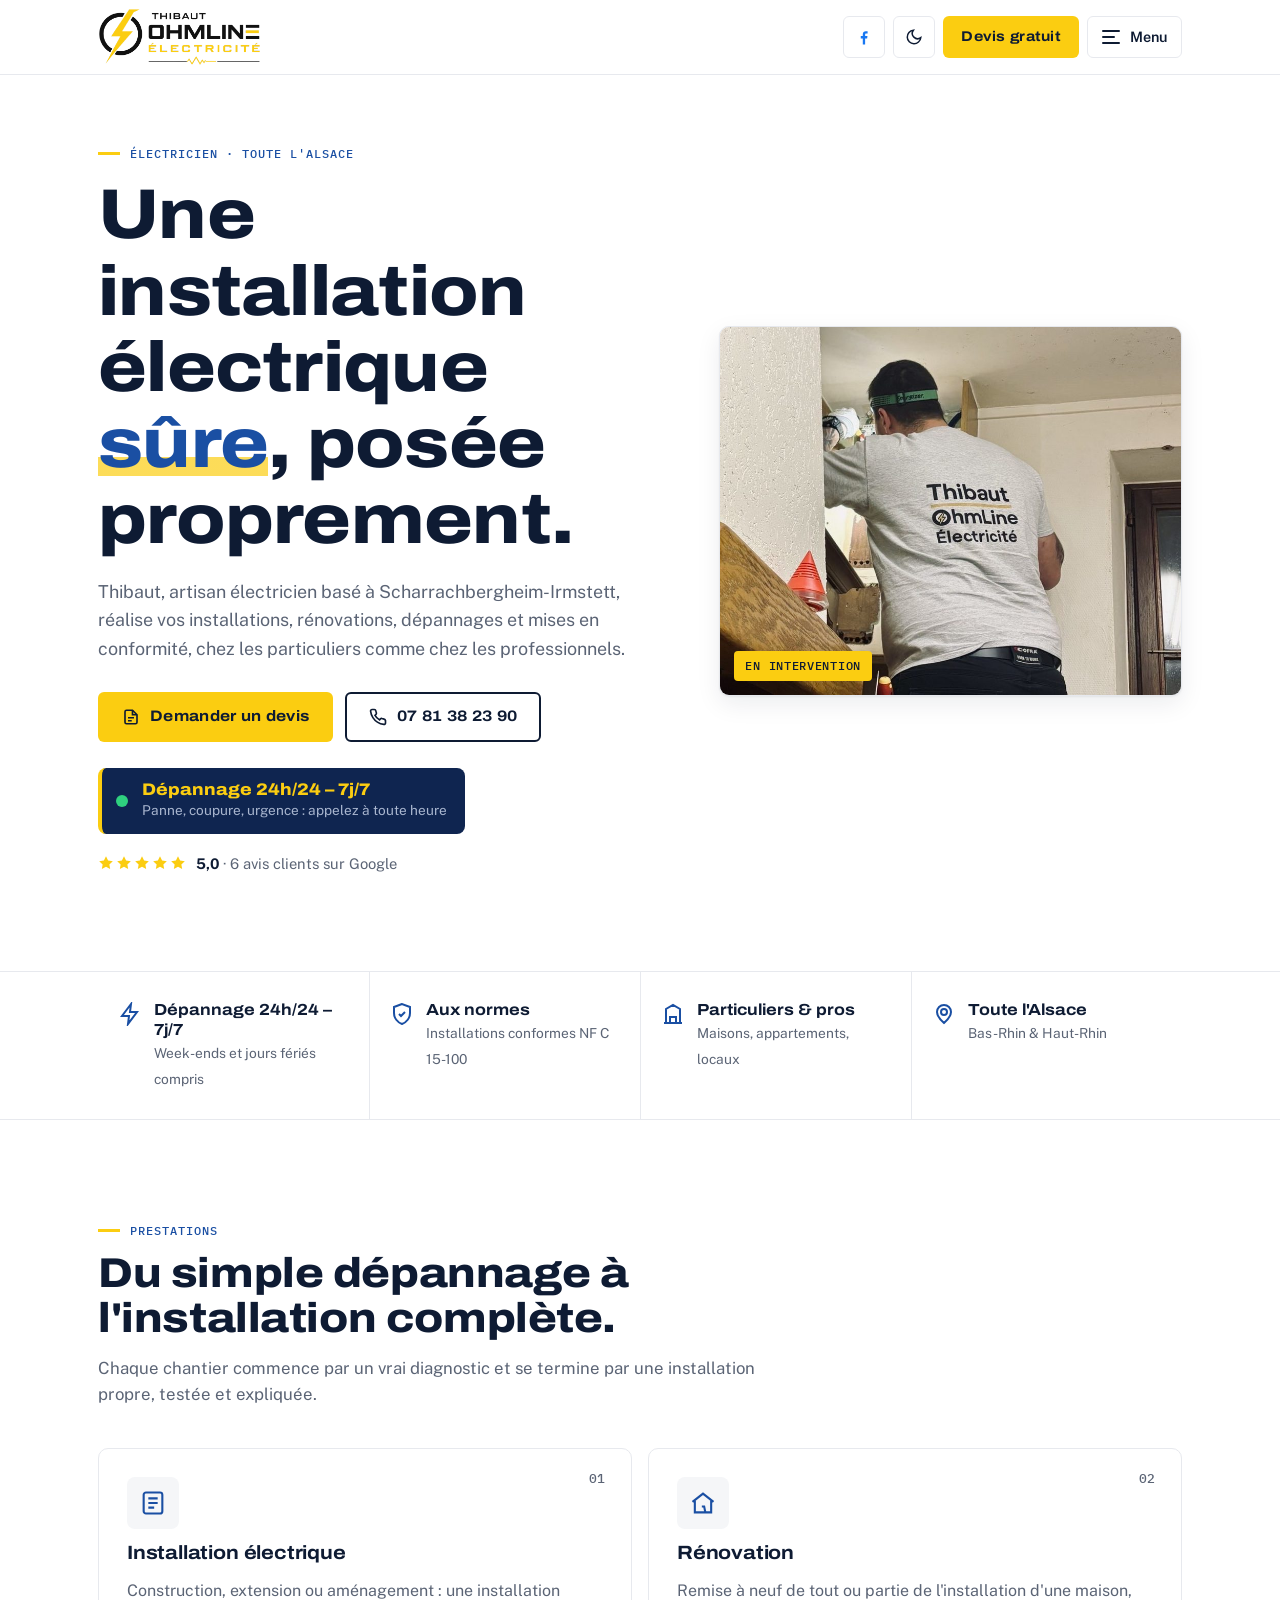
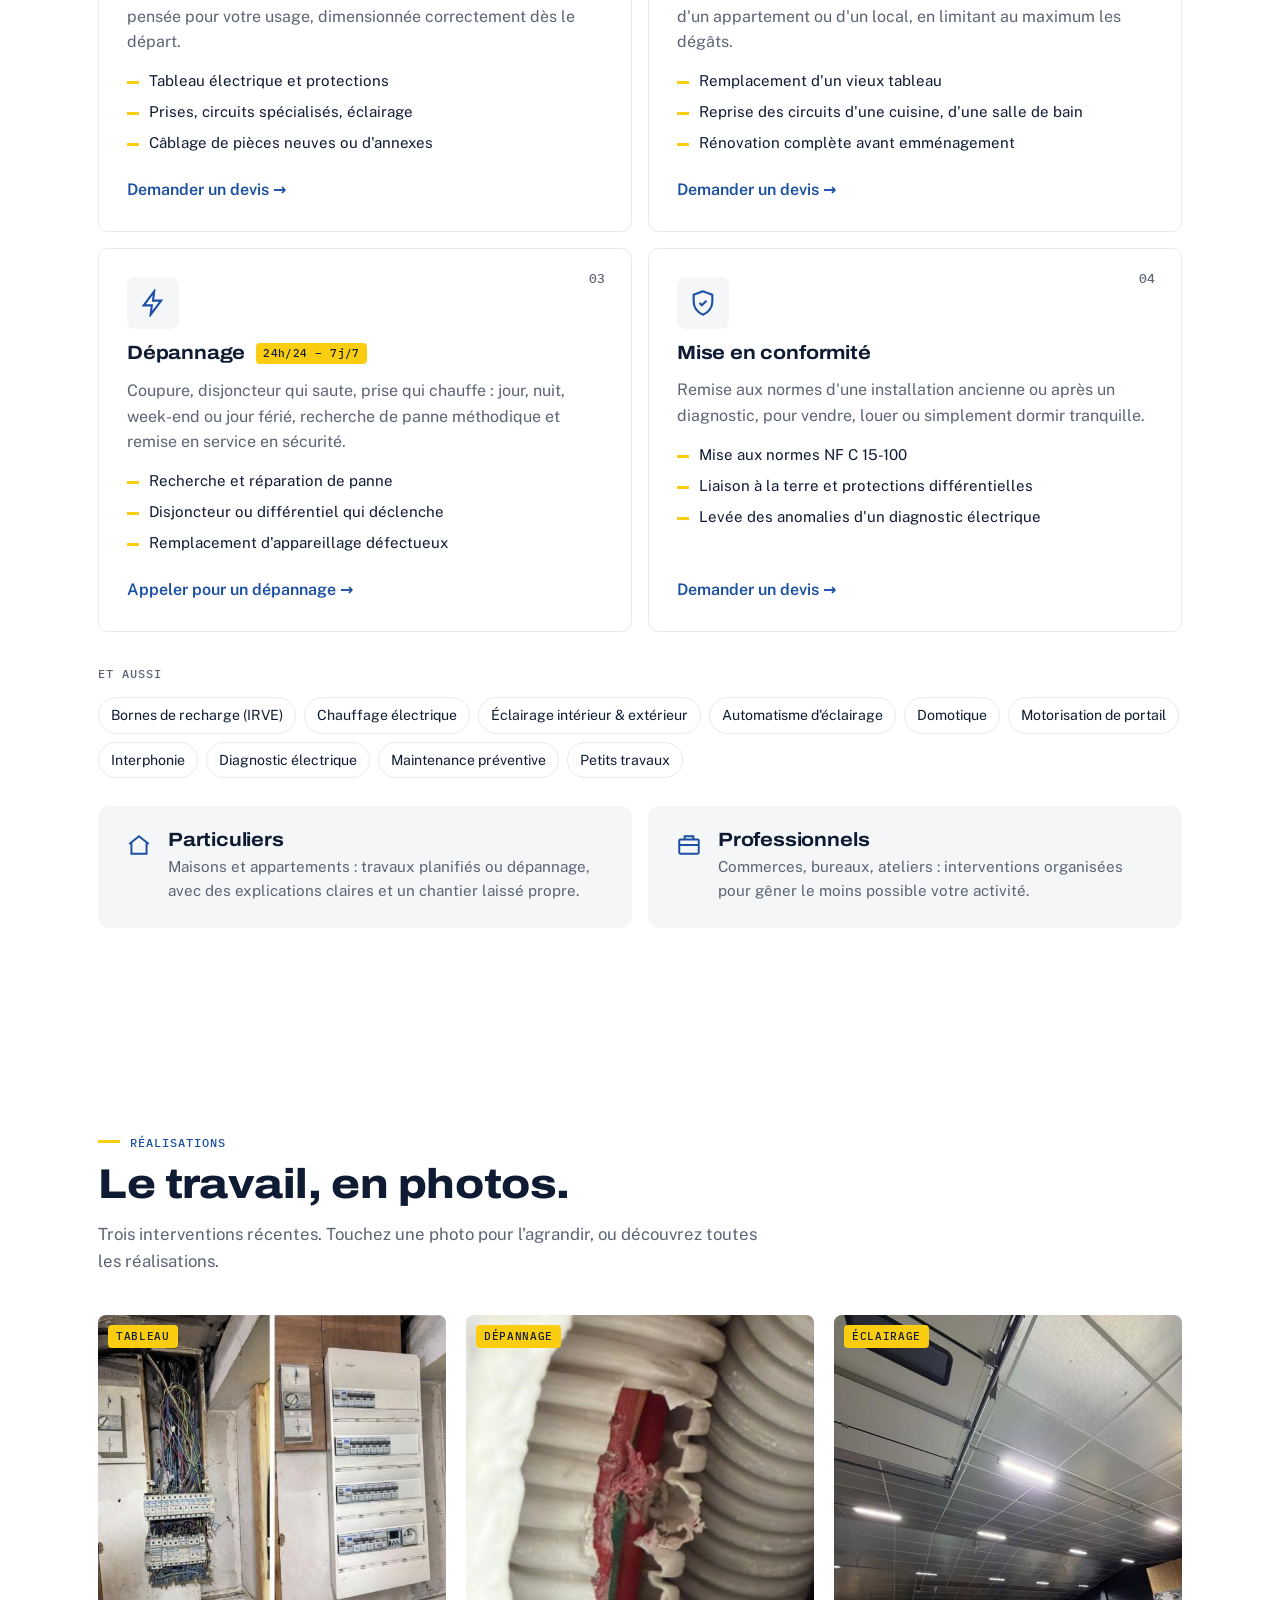
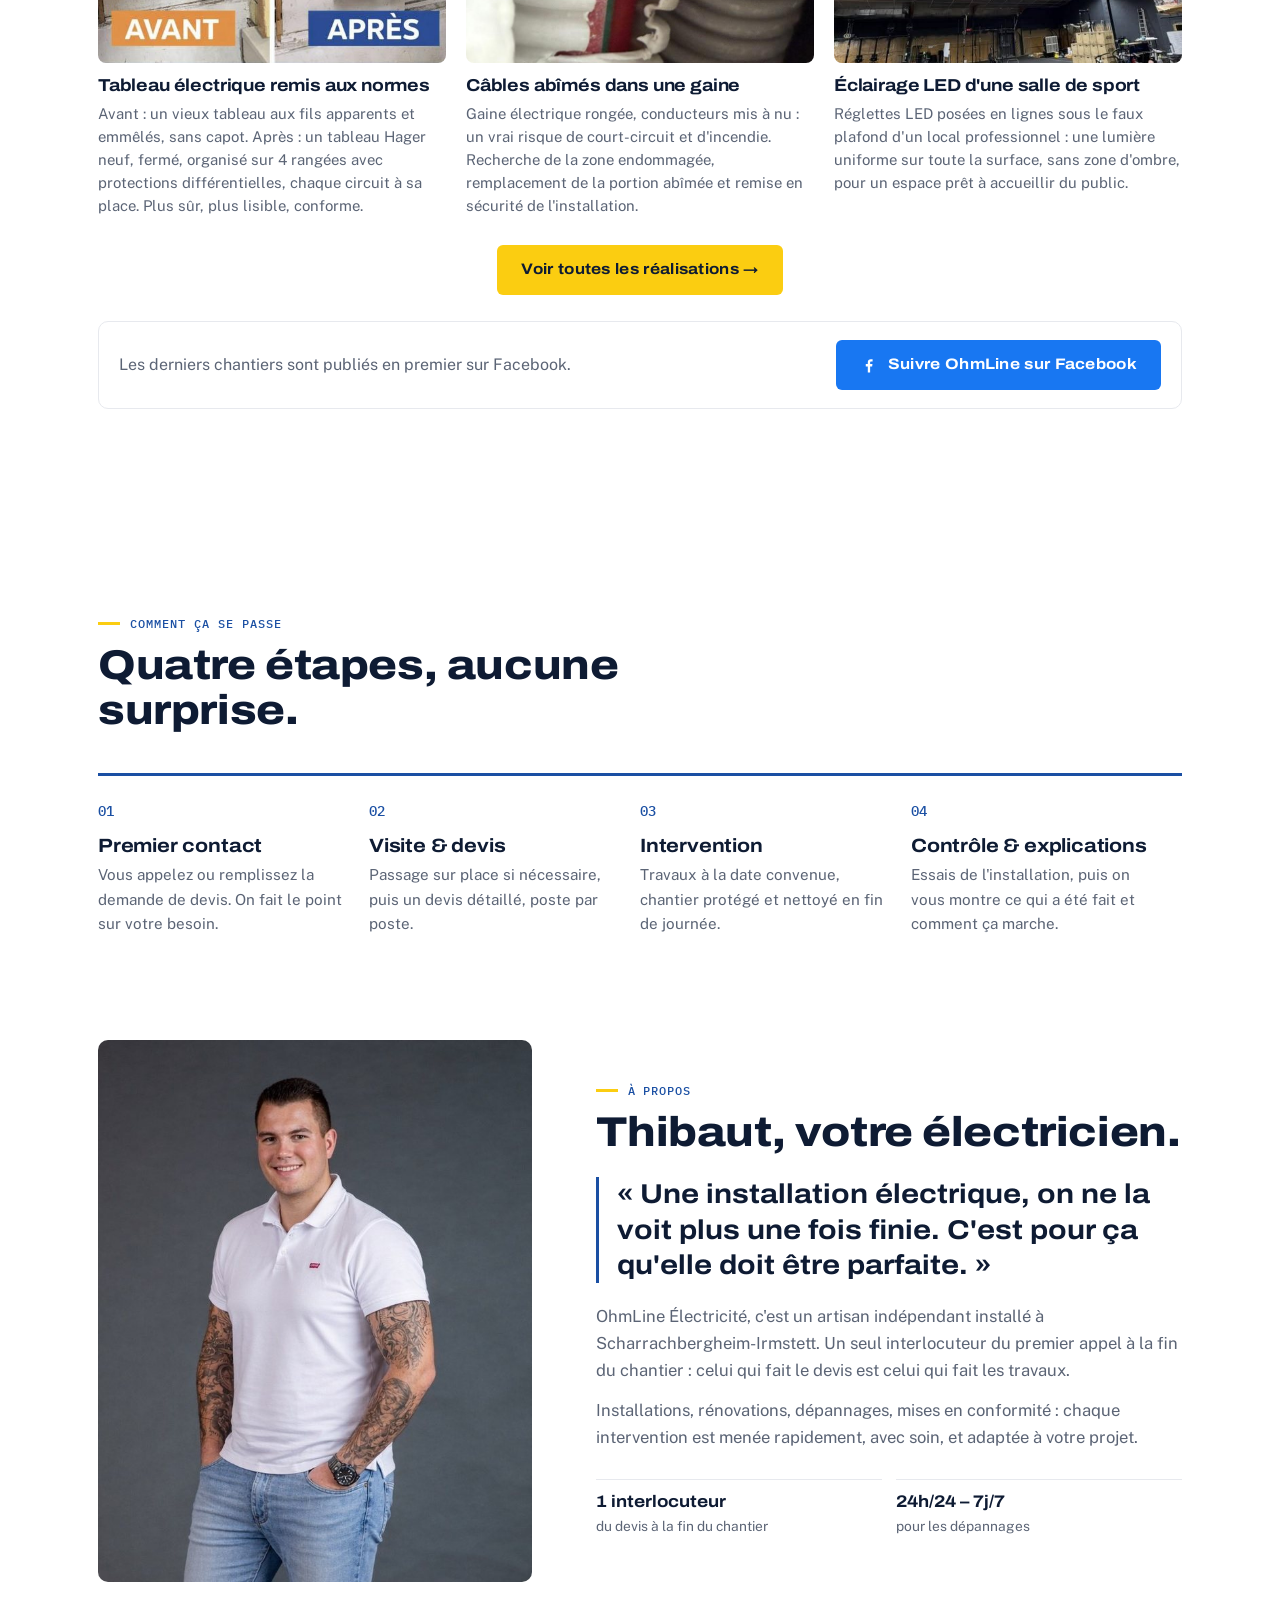
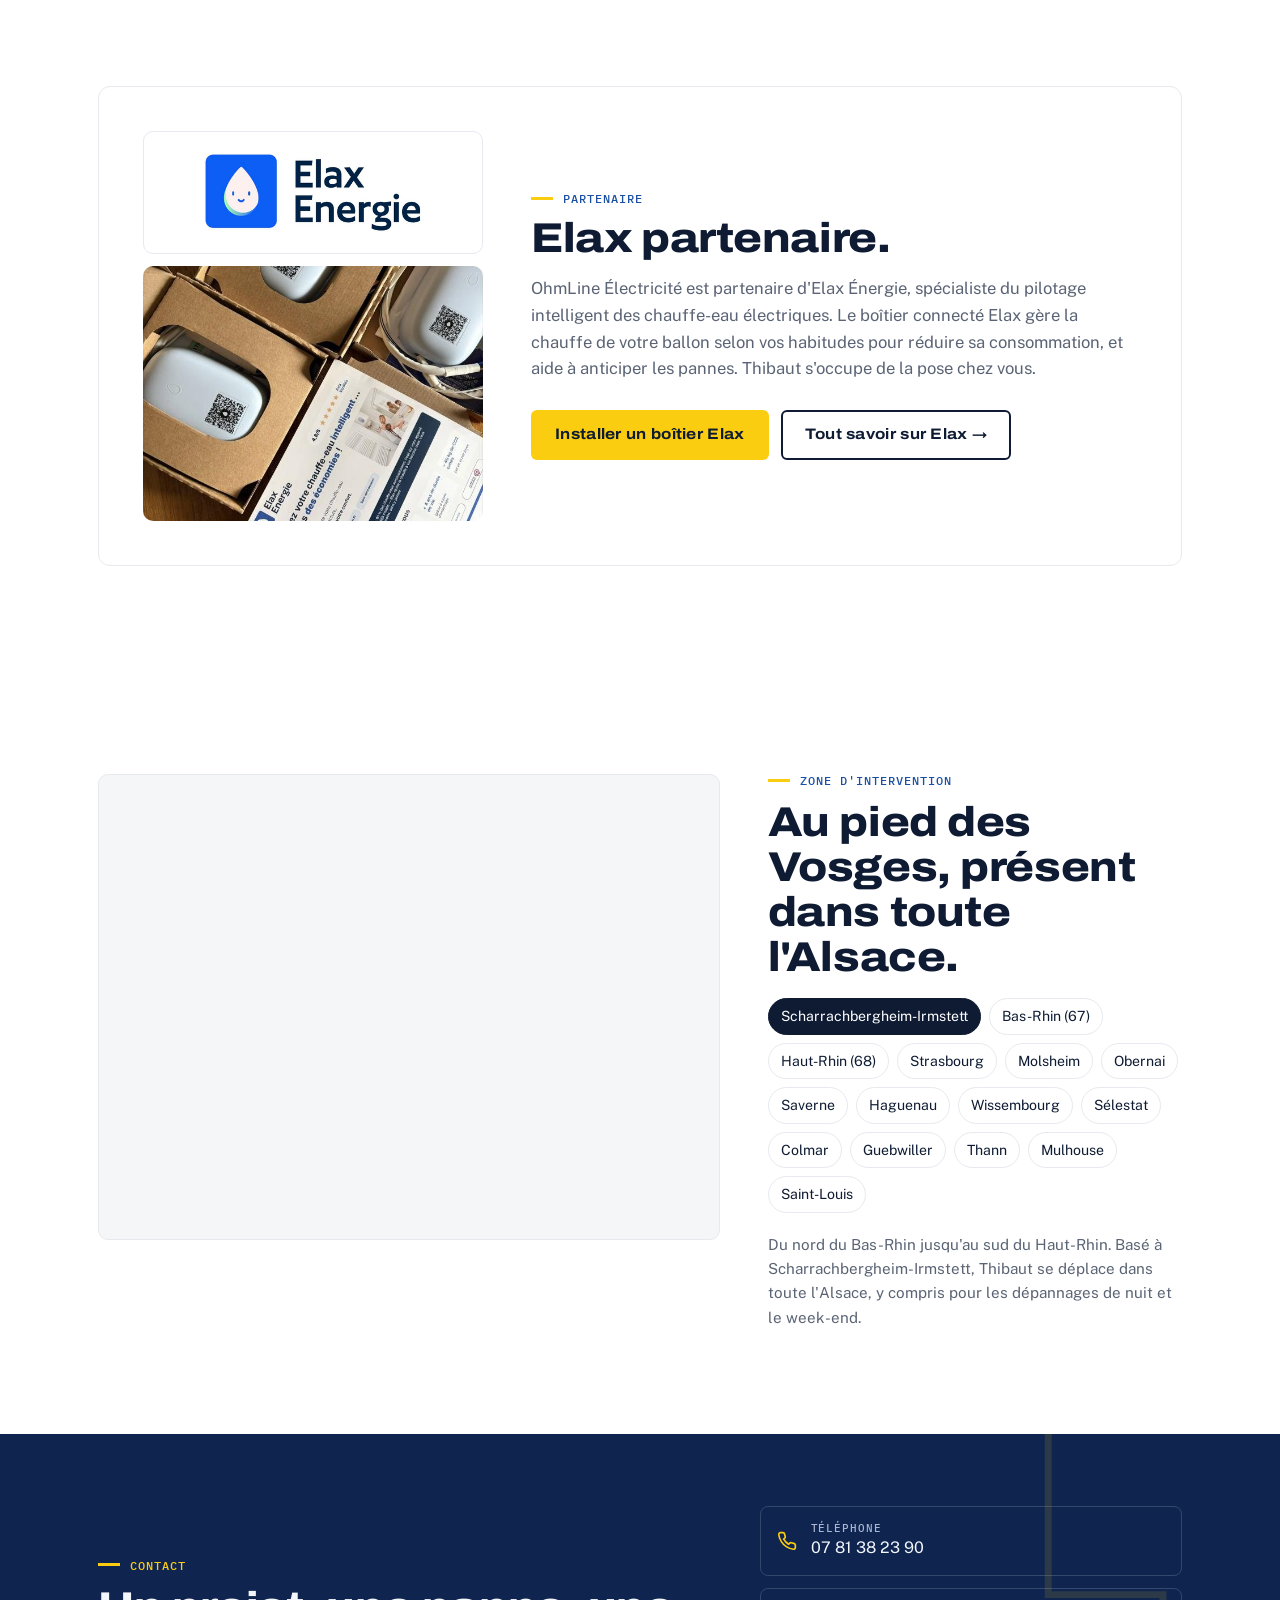
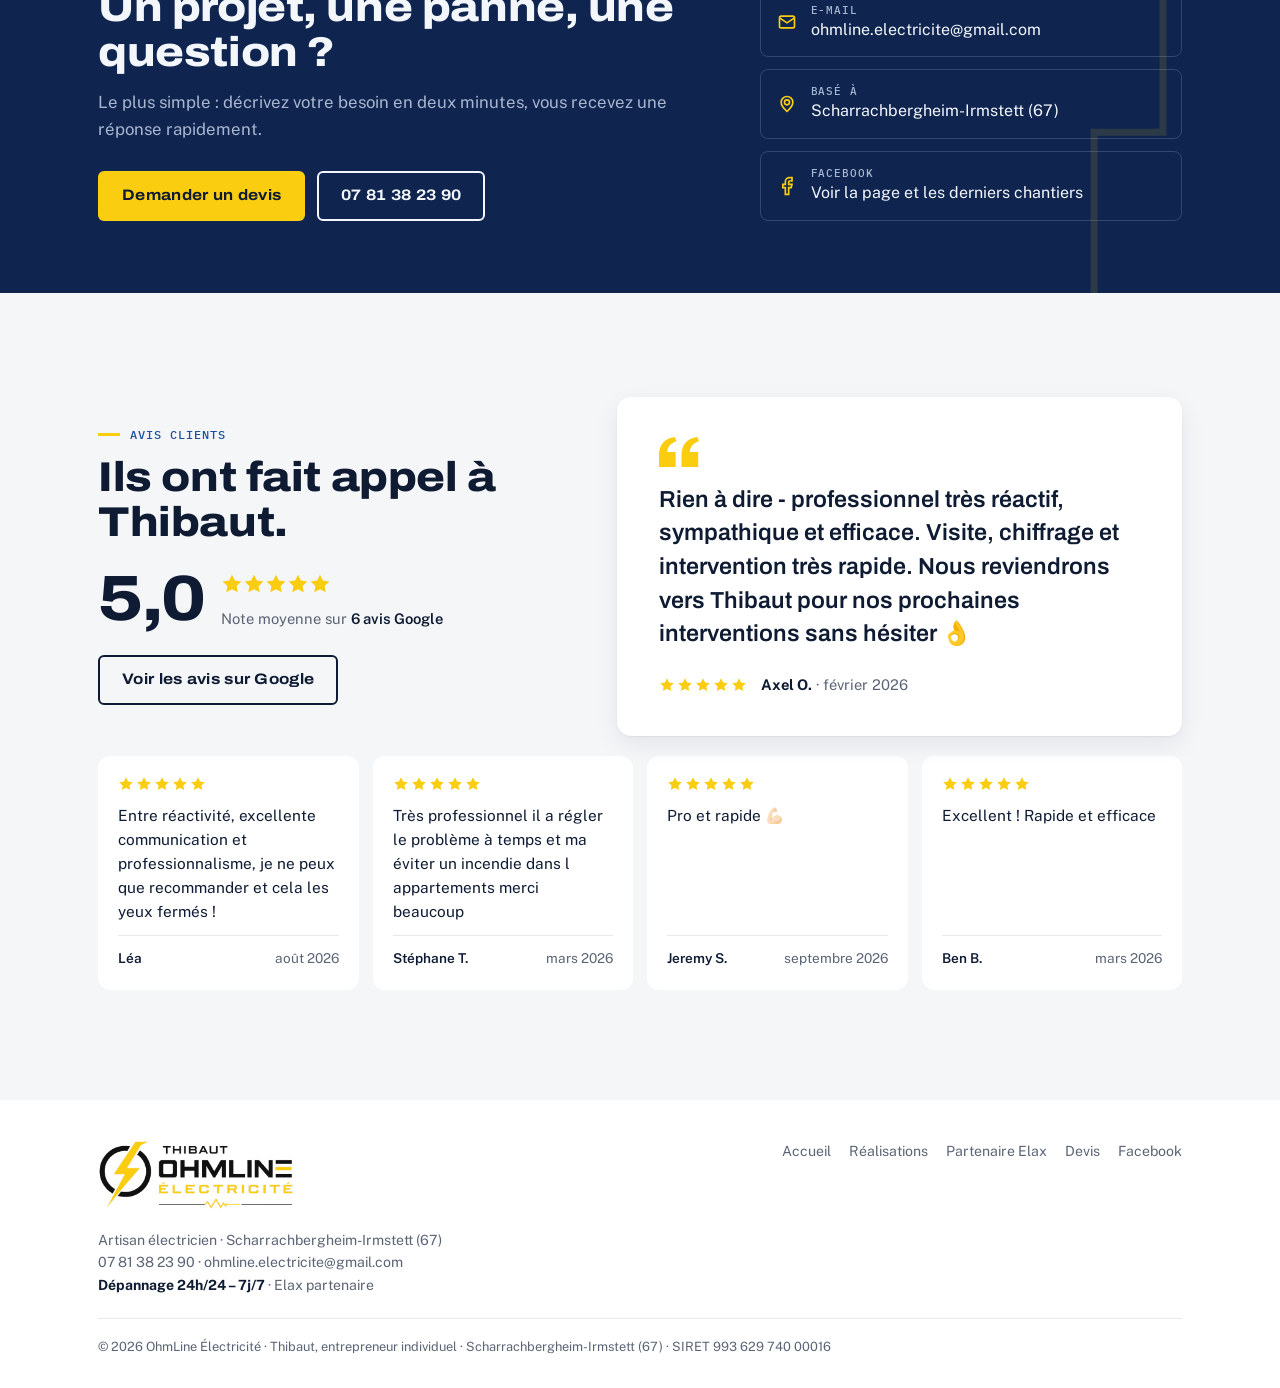
==== commit 39e5d873: "Menu latéral à 3 pages (Accueil, Réalisations, Elax) Co-Authored-By: Claude Opus 5.5 <noreply@anthro" ====
--- a/index.html
+++ b/index.html
@@ -10,7 +10,7 @@
 <link rel="preconnect" href="https://fonts.googleapis.com">
 <link rel="preconnect" href="https://fonts.gstatic.com" crossorigin>
 <link href="https://fonts.googleapis.com/css2?family=Archivo:wdth,wght@112,500;112,700;112,800&family=Public+Sans:wght@400;500;600&family=IBM+Plex+Mono:wght@500&display=swap" rel="stylesheet">
-<link rel="stylesheet" href="style.css">
+<link rel="stylesheet" href="style.css?v=20261021115808">
 </head>
 <body>
 
@@ -20,22 +20,32 @@
 <header class="top">
   <div class="wrap">
     <a class="logo logo-top" href="#accueil" aria-label="Thibaut OhmLine Électricité, accueil"><img class="logo-l" src="assets/logo.png" alt="Thibaut OhmLine Électricité"><img class="logo-d" src="assets/logo-blanc.png" alt="" aria-hidden="true"></a>
-    <nav class="main" aria-label="Menu principal">
-      <a href="#prestations">Prestations</a>
-      <a href="realisations.html">Réalisations</a>
-      <a href="elax.html">Elax</a>
-      <a href="#apropos">À propos</a>
-      <a href="#zone">Zone</a>
-      <a href="#contact">Contact</a>
-      <a href="#avis">Avis</a>
-    </nav>
     <div class="top-actions">
-      <a class="icon-btn fb-only" id="fb-top" href="#" target="_blank" rel="noopener" aria-label="Page Facebook OhmLine Électricité" hidden><svg viewBox="0 0 24 24" fill="currentColor" aria-hidden="true"><path d="M13.5 22v-8h2.7l.4-3.2h-3.1V8.8c0-.9.3-1.5 1.6-1.5h1.7V4.4c-.3 0-1.3-.1-2.4-.1-2.4 0-4 1.4-4 4.1v2.4H7.7V14h2.7v8z"/></svg></a>
-      <button class="icon-btn" type="button" id="theme" aria-label="Changer de thème"><svg viewBox="0 0 24 24" fill="none" stroke="currentColor" stroke-width="2"><path d="M21 12.8A9 9 0 1 1 11.2 3a7 7 0 0 0 9.8 9.8z"/></svg></button>
+      <a class="icon-btn fb-only" id="fb-top" href="#" target="_blank" rel="noopener" aria-label="Page Facebook OhmLine Électricité" hidden><svg width="24" height="24" viewBox="0 0 24 24" fill="currentColor" aria-hidden="true"><path d="M13.5 22v-8h2.7l.4-3.2h-3.1V8.8c0-.9.3-1.5 1.6-1.5h1.7V4.4c-.3 0-1.3-.1-2.4-.1-2.4 0-4 1.4-4 4.1v2.4H7.7V14h2.7v8z"/></svg></a>
+      <button class="icon-btn" type="button" id="theme" aria-label="Changer de thème"><svg width="24" height="24" viewBox="0 0 24 24" fill="none" stroke="currentColor" stroke-width="2"><path d="M21 12.8A9 9 0 1 1 11.2 3a7 7 0 0 0 9.8 9.8z"/></svg></button>
       <a class="btn btn-accent" href="#devis">Devis gratuit</a>
+      <button class="menu-btn" type="button" id="menu-open" aria-controls="drawer" aria-expanded="false"><span class="burger" aria-hidden="true"><i></i><i></i><i></i></span><span class="menu-label">Menu</span></button>
     </div>
   </div>
 </header>
+
+<div class="drawer-overlay" id="drawer-overlay" hidden></div>
+<aside class="drawer" id="drawer" aria-label="Menu" aria-hidden="true">
+  <div class="drawer-head">
+    <span class="drawer-title">Menu</span>
+    <button class="icon-btn" type="button" id="menu-close" aria-label="Fermer le menu"><svg width="24" height="24" viewBox="0 0 24 24" fill="none" stroke="currentColor" stroke-width="2"><path d="M6 6l12 12M18 6 6 18"/></svg></button>
+  </div>
+  <nav class="drawer-nav" aria-label="Pages du site">
+    <a href="index.html" data-page="index"><span class="dn-num">01</span><span><b>Accueil</b><small>Prestations, dépannage 24h/24, zone, contact</small></span></a>
+    <a href="realisations.html" data-page="realisations"><span class="dn-num">02</span><span><b>Réalisations</b><small>Les chantiers de Thibaut en photos</small></span></a>
+    <a href="elax.html" data-page="elax"><span class="dn-num">03</span><span><b>Partenaire Elax</b><small>Le boîtier qui pilote votre chauffe-eau</small></span></a>
+  </nav>
+  <div class="drawer-foot">
+    <a class="btn btn-accent" href="index.html#devis">Demander un devis</a>
+    <a class="btn btn-ghost" href="tel:+33781382390"><svg width="24" height="24" viewBox="0 0 24 24" fill="none" stroke="currentColor" stroke-width="2.2"><path d="M22 16.9v3a2 2 0 0 1-2.2 2 19.8 19.8 0 0 1-8.6-3.1 19.5 19.5 0 0 1-6-6A19.8 19.8 0 0 1 2.1 4.2 2 2 0 0 1 4.1 2h3a2 2 0 0 1 2 1.7c.1.9.4 1.8.7 2.7a2 2 0 0 1-.5 2.1L8 9.8a16 16 0 0 0 6 6l1.3-1.3a2 2 0 0 1 2.1-.4c.9.3 1.8.6 2.7.7a2 2 0 0 1 1.7 2z"/></svg>07 81 38 23 90</a>
+    <p>Dépannage 24h/24 – 7j/7 · Toute l'Alsace</p>
+  </div>
+</aside>
 
 <main id="home-view">
   <!-- HERO -->
@@ -46,11 +56,11 @@
         <h1>Une installation électrique <em>sûre</em>, posée proprement.</h1>
         <p class="lead">Thibaut, artisan électricien basé à Scharrachbergheim-Irmstett, réalise vos installations, rénovations, dépannages et mises en conformité, chez les particuliers comme chez les professionnels.</p>
         <div class="hero-ctas">
-          <a class="btn btn-accent" href="#devis"><svg viewBox="0 0 24 24" fill="none" stroke="currentColor" stroke-width="2.2"><path d="M14 3H6a2 2 0 0 0-2 2v14a2 2 0 0 0 2 2h12a2 2 0 0 0 2-2V9z"/><path d="M14 3v6h6M8 13h8M8 17h5"/></svg>Demander un devis</a>
-          <a class="btn btn-ghost js-call" href="#contact"><svg viewBox="0 0 24 24" fill="none" stroke="currentColor" stroke-width="2.2"><path d="M22 16.9v3a2 2 0 0 1-2.2 2 19.8 19.8 0 0 1-8.6-3.1 19.5 19.5 0 0 1-6-6A19.8 19.8 0 0 1 2.1 4.2 2 2 0 0 1 4.1 2h3a2 2 0 0 1 2 1.7c.1.9.4 1.8.7 2.7a2 2 0 0 1-.5 2.1L8 9.8a16 16 0 0 0 6 6l1.3-1.3a2 2 0 0 1 2.1-.4c.9.3 1.8.6 2.7.7a2 2 0 0 1 1.7 2z"/></svg><span class="js-phone-label">Appeler</span></a>
+          <a class="btn btn-accent" href="#devis"><svg width="24" height="24" viewBox="0 0 24 24" fill="none" stroke="currentColor" stroke-width="2.2"><path d="M14 3H6a2 2 0 0 0-2 2v14a2 2 0 0 0 2 2h12a2 2 0 0 0 2-2V9z"/><path d="M14 3v6h6M8 13h8M8 17h5"/></svg>Demander un devis</a>
+          <a class="btn btn-ghost js-call" href="#contact"><svg width="24" height="24" viewBox="0 0 24 24" fill="none" stroke="currentColor" stroke-width="2.2"><path d="M22 16.9v3a2 2 0 0 1-2.2 2 19.8 19.8 0 0 1-8.6-3.1 19.5 19.5 0 0 1-6-6A19.8 19.8 0 0 1 2.1 4.2 2 2 0 0 1 4.1 2h3a2 2 0 0 1 2 1.7c.1.9.4 1.8.7 2.7a2 2 0 0 1-.5 2.1L8 9.8a16 16 0 0 0 6 6l1.3-1.3a2 2 0 0 1 2.1-.4c.9.3 1.8.6 2.7.7a2 2 0 0 1 1.7 2z"/></svg><span class="js-phone-label">Appeler</span></a>
         </div>
         <a class="urgence js-call" href="#contact"><span class="pulse"></span><span><b>Dépannage 24h/24 – 7j/7</b><small>Panne, coupure, urgence : appelez à toute heure</small></span></a>
-        <a class="hero-rating" href="#avis"><span class="stars" role="img" aria-label="5 étoiles sur 5"><svg viewBox="0 0 20 20" aria-hidden="true"><path d="M10 1.5l2.6 5.4 5.9.8-4.3 4.1 1 5.8L10 14.8l-5.2 2.8 1-5.8L1.5 7.7l5.9-.8z"/></svg><svg viewBox="0 0 20 20" aria-hidden="true"><path d="M10 1.5l2.6 5.4 5.9.8-4.3 4.1 1 5.8L10 14.8l-5.2 2.8 1-5.8L1.5 7.7l5.9-.8z"/></svg><svg viewBox="0 0 20 20" aria-hidden="true"><path d="M10 1.5l2.6 5.4 5.9.8-4.3 4.1 1 5.8L10 14.8l-5.2 2.8 1-5.8L1.5 7.7l5.9-.8z"/></svg><svg viewBox="0 0 20 20" aria-hidden="true"><path d="M10 1.5l2.6 5.4 5.9.8-4.3 4.1 1 5.8L10 14.8l-5.2 2.8 1-5.8L1.5 7.7l5.9-.8z"/></svg><svg viewBox="0 0 20 20" aria-hidden="true"><path d="M10 1.5l2.6 5.4 5.9.8-4.3 4.1 1 5.8L10 14.8l-5.2 2.8 1-5.8L1.5 7.7l5.9-.8z"/></svg></span><span><b>5,0</b> · 6 avis clients sur Google</span></a>
+        <a class="hero-rating" href="#avis"><span class="stars" role="img" aria-label="5 étoiles sur 5"><svg viewBox="0 0 20 20" width="16" height="16" aria-hidden="true"><path d="M10 1.5l2.6 5.4 5.9.8-4.3 4.1 1 5.8L10 14.8l-5.2 2.8 1-5.8L1.5 7.7l5.9-.8z"/></svg><svg viewBox="0 0 20 20" width="16" height="16" aria-hidden="true"><path d="M10 1.5l2.6 5.4 5.9.8-4.3 4.1 1 5.8L10 14.8l-5.2 2.8 1-5.8L1.5 7.7l5.9-.8z"/></svg><svg viewBox="0 0 20 20" width="16" height="16" aria-hidden="true"><path d="M10 1.5l2.6 5.4 5.9.8-4.3 4.1 1 5.8L10 14.8l-5.2 2.8 1-5.8L1.5 7.7l5.9-.8z"/></svg><svg viewBox="0 0 20 20" width="16" height="16" aria-hidden="true"><path d="M10 1.5l2.6 5.4 5.9.8-4.3 4.1 1 5.8L10 14.8l-5.2 2.8 1-5.8L1.5 7.7l5.9-.8z"/></svg><svg viewBox="0 0 20 20" width="16" height="16" aria-hidden="true"><path d="M10 1.5l2.6 5.4 5.9.8-4.3 4.1 1 5.8L10 14.8l-5.2 2.8 1-5.8L1.5 7.7l5.9-.8z"/></svg></span><span><b>5,0</b> · 6 avis clients sur Google</span></a>
       </div>
       <div class="hero-visual" id="hero-visual">
         <!-- Illustration par défaut : remplacée automatiquement par SITE.heroPhoto si renseignée -->
@@ -90,10 +100,10 @@
   <!-- POINTS FORTS -->
   <section class="strip" aria-label="Points forts">
     <div class="wrap">
-      <div class="strip-item"><svg viewBox="0 0 24 24" fill="none" stroke="currentColor" stroke-width="2"><path d="M13 2 4 14h7l-1 8 9-12h-7z"/></svg><div><b>Dépannage 24h/24 – 7j/7</b><span>Week-ends et jours fériés compris</span></div></div>
-      <div class="strip-item"><svg viewBox="0 0 24 24" fill="none" stroke="currentColor" stroke-width="2"><path d="M12 2 4 5v6c0 5 3.4 9.4 8 11 4.6-1.6 8-6 8-11V5z"/><path d="m9 12 2 2 4-4"/></svg><div><b>Aux normes</b><span>Installations conformes NF C 15-100</span></div></div>
-      <div class="strip-item"><svg viewBox="0 0 24 24" fill="none" stroke="currentColor" stroke-width="2"><path d="M3 21h18M5 21V7l7-4 7 4v14M9 21v-6h6v6"/></svg><div><b>Particuliers &amp; pros</b><span>Maisons, appartements, locaux</span></div></div>
-      <div class="strip-item"><svg viewBox="0 0 24 24" fill="none" stroke="currentColor" stroke-width="2"><circle cx="12" cy="10" r="3"/><path d="M12 21s-7-6.2-7-11a7 7 0 0 1 14 0c0 4.8-7 11-7 11z"/></svg><div><b>Toute l'Alsace</b><span>Bas-Rhin &amp; Haut-Rhin</span></div></div>
+      <div class="strip-item"><svg width="24" height="24" viewBox="0 0 24 24" fill="none" stroke="currentColor" stroke-width="2"><path d="M13 2 4 14h7l-1 8 9-12h-7z"/></svg><div><b>Dépannage 24h/24 – 7j/7</b><span>Week-ends et jours fériés compris</span></div></div>
+      <div class="strip-item"><svg width="24" height="24" viewBox="0 0 24 24" fill="none" stroke="currentColor" stroke-width="2"><path d="M12 2 4 5v6c0 5 3.4 9.4 8 11 4.6-1.6 8-6 8-11V5z"/><path d="m9 12 2 2 4-4"/></svg><div><b>Aux normes</b><span>Installations conformes NF C 15-100</span></div></div>
+      <div class="strip-item"><svg width="24" height="24" viewBox="0 0 24 24" fill="none" stroke="currentColor" stroke-width="2"><path d="M3 21h18M5 21V7l7-4 7 4v14M9 21v-6h6v6"/></svg><div><b>Particuliers &amp; pros</b><span>Maisons, appartements, locaux</span></div></div>
+      <div class="strip-item"><svg width="24" height="24" viewBox="0 0 24 24" fill="none" stroke="currentColor" stroke-width="2"><circle cx="12" cy="10" r="3"/><path d="M12 21s-7-6.2-7-11a7 7 0 0 1 14 0c0 4.8-7 11-7 11z"/></svg><div><b>Toute l'Alsace</b><span>Bas-Rhin &amp; Haut-Rhin</span></div></div>
     </div>
   </section>
 
@@ -108,7 +118,7 @@
       <div class="services">
         <article class="svc reveal">
           <span class="svc-num">01</span>
-          <div class="svc-ico"><svg viewBox="0 0 24 24" fill="none" stroke="currentColor" stroke-width="1.8"><rect x="4" y="3" width="16" height="18" rx="2"/><path d="M8 8h8M8 12h8M8 16h5"/></svg></div>
+          <div class="svc-ico"><svg width="24" height="24" viewBox="0 0 24 24" fill="none" stroke="currentColor" stroke-width="1.8"><rect x="4" y="3" width="16" height="18" rx="2"/><path d="M8 8h8M8 12h8M8 16h5"/></svg></div>
           <h3>Installation électrique</h3>
           <p>Construction, extension ou aménagement : une installation pensée pour votre usage, dimensionnée correctement dès le départ.</p>
           <ul><li>Tableau électrique et protections</li><li>Prises, circuits spécialisés, éclairage</li><li>Câblage de pièces neuves ou d'annexes</li></ul>
@@ -116,7 +126,7 @@
         </article>
         <article class="svc reveal">
           <span class="svc-num">02</span>
-          <div class="svc-ico"><svg viewBox="0 0 24 24" fill="none" stroke="currentColor" stroke-width="1.8"><path d="M3 11 12 4l9 7"/><path d="M5 10v10h14V10"/><path d="m14 20-1-5h-2"/></svg></div>
+          <div class="svc-ico"><svg width="24" height="24" viewBox="0 0 24 24" fill="none" stroke="currentColor" stroke-width="1.8"><path d="M3 11 12 4l9 7"/><path d="M5 10v10h14V10"/><path d="m14 20-1-5h-2"/></svg></div>
           <h3>Rénovation</h3>
           <p>Remise à neuf de tout ou partie de l'installation d'une maison, d'un appartement ou d'un local, en limitant au maximum les dégâts.</p>
           <ul><li>Remplacement d'un vieux tableau</li><li>Reprise des circuits d'une cuisine, d'une salle de bain</li><li>Rénovation complète avant emménagement</li></ul>
@@ -124,7 +134,7 @@
         </article>
         <article class="svc reveal">
           <span class="svc-num">03</span>
-          <div class="svc-ico"><svg viewBox="0 0 24 24" fill="none" stroke="currentColor" stroke-width="1.8"><path d="M13 2 4 14h7l-1 8 9-12h-7z"/></svg></div>
+          <div class="svc-ico"><svg width="24" height="24" viewBox="0 0 24 24" fill="none" stroke="currentColor" stroke-width="1.8"><path d="M13 2 4 14h7l-1 8 9-12h-7z"/></svg></div>
           <h3>Dépannage <span class="badge-247">24h/24 – 7j/7</span></h3>
           <p>Coupure, disjoncteur qui saute, prise qui chauffe : jour, nuit, week-end ou jour férié, recherche de panne méthodique et remise en service en sécurité.</p>
           <ul><li>Recherche et réparation de panne</li><li>Disjoncteur ou différentiel qui déclenche</li><li>Remplacement d'appareillage défectueux</li></ul>
@@ -132,7 +142,7 @@
         </article>
         <article class="svc reveal">
           <span class="svc-num">04</span>
-          <div class="svc-ico"><svg viewBox="0 0 24 24" fill="none" stroke="currentColor" stroke-width="1.8"><path d="M12 2 4 5v6c0 5 3.4 9.4 8 11 4.6-1.6 8-6 8-11V5z"/><path d="m9 12 2 2 4-4"/></svg></div>
+          <div class="svc-ico"><svg width="24" height="24" viewBox="0 0 24 24" fill="none" stroke="currentColor" stroke-width="1.8"><path d="M12 2 4 5v6c0 5 3.4 9.4 8 11 4.6-1.6 8-6 8-11V5z"/><path d="m9 12 2 2 4-4"/></svg></div>
           <h3>Mise en conformité</h3>
           <p>Remise aux normes d'une installation ancienne ou après un diagnostic, pour vendre, louer ou simplement dormir tranquille.</p>
           <ul><li>Mise aux normes NF C 15-100</li><li>Liaison à la terre et protections différentielles</li><li>Levée des anomalies d'un diagnostic électrique</li></ul>
@@ -146,8 +156,8 @@
         </div>
       </div>
       <div class="audience">
-        <div class="aud reveal"><svg viewBox="0 0 24 24" fill="none" stroke="currentColor" stroke-width="1.8"><path d="M3 11 12 4l9 7"/><path d="M5 10v10h14V10"/></svg><div><h3>Particuliers</h3><p>Maisons et appartements : travaux planifiés ou dépannage, avec des explications claires et un chantier laissé propre.</p></div></div>
-        <div class="aud reveal"><svg viewBox="0 0 24 24" fill="none" stroke="currentColor" stroke-width="1.8"><rect x="3" y="7" width="18" height="13" rx="1"/><path d="M8 7V4h8v3M3 12h18"/></svg><div><h3>Professionnels</h3><p>Commerces, bureaux, ateliers : interventions organisées pour gêner le moins possible votre activité.</p></div></div>
+        <div class="aud reveal"><svg width="24" height="24" viewBox="0 0 24 24" fill="none" stroke="currentColor" stroke-width="1.8"><path d="M3 11 12 4l9 7"/><path d="M5 10v10h14V10"/></svg><div><h3>Particuliers</h3><p>Maisons et appartements : travaux planifiés ou dépannage, avec des explications claires et un chantier laissé propre.</p></div></div>
+        <div class="aud reveal"><svg width="24" height="24" viewBox="0 0 24 24" fill="none" stroke="currentColor" stroke-width="1.8"><rect x="3" y="7" width="18" height="13" rx="1"/><path d="M8 7V4h8v3M3 12h18"/></svg><div><h3>Professionnels</h3><p>Commerces, bureaux, ateliers : interventions organisées pour gêner le moins possible votre activité.</p></div></div>
       </div>
     </div>
   </section>
@@ -163,7 +173,7 @@
       <div class="filters" id="filters" role="group" aria-label="Filtrer les réalisations"></div>
       <div class="gallery" id="gallery"></div>
       <div class="more-cta"><a class="btn btn-accent" href="realisations.html">Voir toutes les réalisations →</a></div>
-      <div class="fb-cta fb-only" hidden><p>Les derniers chantiers sont publiés en premier sur Facebook.</p><a class="btn btn-fb" id="fb-gal" href="#" target="_blank" rel="noopener"><svg viewBox="0 0 24 24" fill="currentColor" aria-hidden="true"><path d="M13.5 22v-8h2.7l.4-3.2h-3.1V8.8c0-.9.3-1.5 1.6-1.5h1.7V4.4c-.3 0-1.3-.1-2.4-.1-2.4 0-4 1.4-4 4.1v2.4H7.7V14h2.7v8z"/></svg>Suivre OhmLine sur Facebook</a></div>
+      <div class="fb-cta fb-only" hidden><p>Les derniers chantiers sont publiés en premier sur Facebook.</p><a class="btn btn-fb" id="fb-gal" href="#" target="_blank" rel="noopener"><svg width="24" height="24" viewBox="0 0 24 24" fill="currentColor" aria-hidden="true"><path d="M13.5 22v-8h2.7l.4-3.2h-3.1V8.8c0-.9.3-1.5 1.6-1.5h1.7V4.4c-.3 0-1.3-.1-2.4-.1-2.4 0-4 1.4-4 4.1v2.4H7.7V14h2.7v8z"/></svg>Suivre OhmLine sur Facebook</a></div>
     </div>
   </section>
 
@@ -239,7 +249,7 @@
 
   <!-- CONTACT -->
   <section class="cta-band" id="contact">
-    <svg class="cta-line" viewBox="0 0 200 400" aria-hidden="true"><path d="M20 0V140H120V260H60V400" fill="none" stroke="var(--volt)" stroke-width="6"/></svg>
+    <svg class="cta-line" width="200" height="400" viewBox="0 0 200 400" aria-hidden="true"><path d="M20 0V140H120V260H60V400" fill="none" stroke="var(--volt)" stroke-width="6"/></svg>
     <div class="wrap">
       <div>
         <span class="eyebrow" style="color:var(--volt)">Contact</span>
@@ -262,34 +272,34 @@
           <h2>Ils ont fait appel à Thibaut.</h2>
           <div class="rv-score">
             <b>5,0</b>
-            <div><span class="stars lg" role="img" aria-label="5 étoiles sur 5"><svg viewBox="0 0 20 20" aria-hidden="true"><path d="M10 1.5l2.6 5.4 5.9.8-4.3 4.1 1 5.8L10 14.8l-5.2 2.8 1-5.8L1.5 7.7l5.9-.8z"/></svg><svg viewBox="0 0 20 20" aria-hidden="true"><path d="M10 1.5l2.6 5.4 5.9.8-4.3 4.1 1 5.8L10 14.8l-5.2 2.8 1-5.8L1.5 7.7l5.9-.8z"/></svg><svg viewBox="0 0 20 20" aria-hidden="true"><path d="M10 1.5l2.6 5.4 5.9.8-4.3 4.1 1 5.8L10 14.8l-5.2 2.8 1-5.8L1.5 7.7l5.9-.8z"/></svg><svg viewBox="0 0 20 20" aria-hidden="true"><path d="M10 1.5l2.6 5.4 5.9.8-4.3 4.1 1 5.8L10 14.8l-5.2 2.8 1-5.8L1.5 7.7l5.9-.8z"/></svg><svg viewBox="0 0 20 20" aria-hidden="true"><path d="M10 1.5l2.6 5.4 5.9.8-4.3 4.1 1 5.8L10 14.8l-5.2 2.8 1-5.8L1.5 7.7l5.9-.8z"/></svg></span><span>Note moyenne sur <strong>6 avis Google</strong></span></div>
+            <div><span class="stars lg" role="img" aria-label="5 étoiles sur 5"><svg viewBox="0 0 20 20" width="16" height="16" aria-hidden="true"><path d="M10 1.5l2.6 5.4 5.9.8-4.3 4.1 1 5.8L10 14.8l-5.2 2.8 1-5.8L1.5 7.7l5.9-.8z"/></svg><svg viewBox="0 0 20 20" width="16" height="16" aria-hidden="true"><path d="M10 1.5l2.6 5.4 5.9.8-4.3 4.1 1 5.8L10 14.8l-5.2 2.8 1-5.8L1.5 7.7l5.9-.8z"/></svg><svg viewBox="0 0 20 20" width="16" height="16" aria-hidden="true"><path d="M10 1.5l2.6 5.4 5.9.8-4.3 4.1 1 5.8L10 14.8l-5.2 2.8 1-5.8L1.5 7.7l5.9-.8z"/></svg><svg viewBox="0 0 20 20" width="16" height="16" aria-hidden="true"><path d="M10 1.5l2.6 5.4 5.9.8-4.3 4.1 1 5.8L10 14.8l-5.2 2.8 1-5.8L1.5 7.7l5.9-.8z"/></svg><svg viewBox="0 0 20 20" width="16" height="16" aria-hidden="true"><path d="M10 1.5l2.6 5.4 5.9.8-4.3 4.1 1 5.8L10 14.8l-5.2 2.8 1-5.8L1.5 7.7l5.9-.8z"/></svg></span><span>Note moyenne sur <strong>6 avis Google</strong></span></div>
           </div>
           <a class="btn btn-ghost" href="https://www.google.com/maps?cid=14119565518356297360" target="_blank" rel="noopener">Voir les avis sur Google</a>
         </div>
         <figure class="rv-featured reveal">
-          <svg class="rv-quote" viewBox="0 0 48 36" aria-hidden="true"><path d="M0 36V22C0 9 7 1.5 19 0l2 5c-7 2-10.5 6.5-11 13h10v18zm27 0V22C27 9 34 1.5 46 0l2 5c-7 2-10.5 6.5-11 13h10v18z"/></svg>
+          <svg class="rv-quote" width="40" height="30" viewBox="0 0 48 36" aria-hidden="true"><path d="M0 36V22C0 9 7 1.5 19 0l2 5c-7 2-10.5 6.5-11 13h10v18zm27 0V22C27 9 34 1.5 46 0l2 5c-7 2-10.5 6.5-11 13h10v18z"/></svg>
           <blockquote>Rien à dire - professionnel très réactif, sympathique et efficace. Visite, chiffrage et intervention très rapide. Nous reviendrons vers Thibaut pour nos prochaines interventions sans hésiter 👌</blockquote>
-          <figcaption><span class="stars " role="img" aria-label="5 étoiles sur 5"><svg viewBox="0 0 20 20" aria-hidden="true"><path d="M10 1.5l2.6 5.4 5.9.8-4.3 4.1 1 5.8L10 14.8l-5.2 2.8 1-5.8L1.5 7.7l5.9-.8z"/></svg><svg viewBox="0 0 20 20" aria-hidden="true"><path d="M10 1.5l2.6 5.4 5.9.8-4.3 4.1 1 5.8L10 14.8l-5.2 2.8 1-5.8L1.5 7.7l5.9-.8z"/></svg><svg viewBox="0 0 20 20" aria-hidden="true"><path d="M10 1.5l2.6 5.4 5.9.8-4.3 4.1 1 5.8L10 14.8l-5.2 2.8 1-5.8L1.5 7.7l5.9-.8z"/></svg><svg viewBox="0 0 20 20" aria-hidden="true"><path d="M10 1.5l2.6 5.4 5.9.8-4.3 4.1 1 5.8L10 14.8l-5.2 2.8 1-5.8L1.5 7.7l5.9-.8z"/></svg><svg viewBox="0 0 20 20" aria-hidden="true"><path d="M10 1.5l2.6 5.4 5.9.8-4.3 4.1 1 5.8L10 14.8l-5.2 2.8 1-5.8L1.5 7.7l5.9-.8z"/></svg></span><span><b>Axel O.</b> · février 2026</span></figcaption>
+          <figcaption><span class="stars " role="img" aria-label="5 étoiles sur 5"><svg viewBox="0 0 20 20" width="16" height="16" aria-hidden="true"><path d="M10 1.5l2.6 5.4 5.9.8-4.3 4.1 1 5.8L10 14.8l-5.2 2.8 1-5.8L1.5 7.7l5.9-.8z"/></svg><svg viewBox="0 0 20 20" width="16" height="16" aria-hidden="true"><path d="M10 1.5l2.6 5.4 5.9.8-4.3 4.1 1 5.8L10 14.8l-5.2 2.8 1-5.8L1.5 7.7l5.9-.8z"/></svg><svg viewBox="0 0 20 20" width="16" height="16" aria-hidden="true"><path d="M10 1.5l2.6 5.4 5.9.8-4.3 4.1 1 5.8L10 14.8l-5.2 2.8 1-5.8L1.5 7.7l5.9-.8z"/></svg><svg viewBox="0 0 20 20" width="16" height="16" aria-hidden="true"><path d="M10 1.5l2.6 5.4 5.9.8-4.3 4.1 1 5.8L10 14.8l-5.2 2.8 1-5.8L1.5 7.7l5.9-.8z"/></svg><svg viewBox="0 0 20 20" width="16" height="16" aria-hidden="true"><path d="M10 1.5l2.6 5.4 5.9.8-4.3 4.1 1 5.8L10 14.8l-5.2 2.8 1-5.8L1.5 7.7l5.9-.8z"/></svg></span><span><b>Axel O.</b> · février 2026</span></figcaption>
         </figure>
       </div>
       <div class="rv-row" tabindex="0" aria-label="Autres avis clients">
           <figure class="rv-card">
-            <span class="stars " role="img" aria-label="5 étoiles sur 5"><svg viewBox="0 0 20 20" aria-hidden="true"><path d="M10 1.5l2.6 5.4 5.9.8-4.3 4.1 1 5.8L10 14.8l-5.2 2.8 1-5.8L1.5 7.7l5.9-.8z"/></svg><svg viewBox="0 0 20 20" aria-hidden="true"><path d="M10 1.5l2.6 5.4 5.9.8-4.3 4.1 1 5.8L10 14.8l-5.2 2.8 1-5.8L1.5 7.7l5.9-.8z"/></svg><svg viewBox="0 0 20 20" aria-hidden="true"><path d="M10 1.5l2.6 5.4 5.9.8-4.3 4.1 1 5.8L10 14.8l-5.2 2.8 1-5.8L1.5 7.7l5.9-.8z"/></svg><svg viewBox="0 0 20 20" aria-hidden="true"><path d="M10 1.5l2.6 5.4 5.9.8-4.3 4.1 1 5.8L10 14.8l-5.2 2.8 1-5.8L1.5 7.7l5.9-.8z"/></svg><svg viewBox="0 0 20 20" aria-hidden="true"><path d="M10 1.5l2.6 5.4 5.9.8-4.3 4.1 1 5.8L10 14.8l-5.2 2.8 1-5.8L1.5 7.7l5.9-.8z"/></svg></span>
+            <span class="stars " role="img" aria-label="5 étoiles sur 5"><svg viewBox="0 0 20 20" width="16" height="16" aria-hidden="true"><path d="M10 1.5l2.6 5.4 5.9.8-4.3 4.1 1 5.8L10 14.8l-5.2 2.8 1-5.8L1.5 7.7l5.9-.8z"/></svg><svg viewBox="0 0 20 20" width="16" height="16" aria-hidden="true"><path d="M10 1.5l2.6 5.4 5.9.8-4.3 4.1 1 5.8L10 14.8l-5.2 2.8 1-5.8L1.5 7.7l5.9-.8z"/></svg><svg viewBox="0 0 20 20" width="16" height="16" aria-hidden="true"><path d="M10 1.5l2.6 5.4 5.9.8-4.3 4.1 1 5.8L10 14.8l-5.2 2.8 1-5.8L1.5 7.7l5.9-.8z"/></svg><svg viewBox="0 0 20 20" width="16" height="16" aria-hidden="true"><path d="M10 1.5l2.6 5.4 5.9.8-4.3 4.1 1 5.8L10 14.8l-5.2 2.8 1-5.8L1.5 7.7l5.9-.8z"/></svg><svg viewBox="0 0 20 20" width="16" height="16" aria-hidden="true"><path d="M10 1.5l2.6 5.4 5.9.8-4.3 4.1 1 5.8L10 14.8l-5.2 2.8 1-5.8L1.5 7.7l5.9-.8z"/></svg></span>
             <blockquote>Entre réactivité, excellente communication et professionnalisme, je ne peux que recommander et cela les yeux fermés !</blockquote>
             <figcaption><b>Léa</b><span>août 2026</span></figcaption>
           </figure>
           <figure class="rv-card">
-            <span class="stars " role="img" aria-label="5 étoiles sur 5"><svg viewBox="0 0 20 20" aria-hidden="true"><path d="M10 1.5l2.6 5.4 5.9.8-4.3 4.1 1 5.8L10 14.8l-5.2 2.8 1-5.8L1.5 7.7l5.9-.8z"/></svg><svg viewBox="0 0 20 20" aria-hidden="true"><path d="M10 1.5l2.6 5.4 5.9.8-4.3 4.1 1 5.8L10 14.8l-5.2 2.8 1-5.8L1.5 7.7l5.9-.8z"/></svg><svg viewBox="0 0 20 20" aria-hidden="true"><path d="M10 1.5l2.6 5.4 5.9.8-4.3 4.1 1 5.8L10 14.8l-5.2 2.8 1-5.8L1.5 7.7l5.9-.8z"/></svg><svg viewBox="0 0 20 20" aria-hidden="true"><path d="M10 1.5l2.6 5.4 5.9.8-4.3 4.1 1 5.8L10 14.8l-5.2 2.8 1-5.8L1.5 7.7l5.9-.8z"/></svg><svg viewBox="0 0 20 20" aria-hidden="true"><path d="M10 1.5l2.6 5.4 5.9.8-4.3 4.1 1 5.8L10 14.8l-5.2 2.8 1-5.8L1.5 7.7l5.9-.8z"/></svg></span>
+            <span class="stars " role="img" aria-label="5 étoiles sur 5"><svg viewBox="0 0 20 20" width="16" height="16" aria-hidden="true"><path d="M10 1.5l2.6 5.4 5.9.8-4.3 4.1 1 5.8L10 14.8l-5.2 2.8 1-5.8L1.5 7.7l5.9-.8z"/></svg><svg viewBox="0 0 20 20" width="16" height="16" aria-hidden="true"><path d="M10 1.5l2.6 5.4 5.9.8-4.3 4.1 1 5.8L10 14.8l-5.2 2.8 1-5.8L1.5 7.7l5.9-.8z"/></svg><svg viewBox="0 0 20 20" width="16" height="16" aria-hidden="true"><path d="M10 1.5l2.6 5.4 5.9.8-4.3 4.1 1 5.8L10 14.8l-5.2 2.8 1-5.8L1.5 7.7l5.9-.8z"/></svg><svg viewBox="0 0 20 20" width="16" height="16" aria-hidden="true"><path d="M10 1.5l2.6 5.4 5.9.8-4.3 4.1 1 5.8L10 14.8l-5.2 2.8 1-5.8L1.5 7.7l5.9-.8z"/></svg><svg viewBox="0 0 20 20" width="16" height="16" aria-hidden="true"><path d="M10 1.5l2.6 5.4 5.9.8-4.3 4.1 1 5.8L10 14.8l-5.2 2.8 1-5.8L1.5 7.7l5.9-.8z"/></svg></span>
             <blockquote>Très professionnel il a régler le problème à temps et ma éviter un incendie dans l appartements merci beaucoup</blockquote>
             <figcaption><b>Stéphane T.</b><span>mars 2026</span></figcaption>
           </figure>
           <figure class="rv-card">
-            <span class="stars " role="img" aria-label="5 étoiles sur 5"><svg viewBox="0 0 20 20" aria-hidden="true"><path d="M10 1.5l2.6 5.4 5.9.8-4.3 4.1 1 5.8L10 14.8l-5.2 2.8 1-5.8L1.5 7.7l5.9-.8z"/></svg><svg viewBox="0 0 20 20" aria-hidden="true"><path d="M10 1.5l2.6 5.4 5.9.8-4.3 4.1 1 5.8L10 14.8l-5.2 2.8 1-5.8L1.5 7.7l5.9-.8z"/></svg><svg viewBox="0 0 20 20" aria-hidden="true"><path d="M10 1.5l2.6 5.4 5.9.8-4.3 4.1 1 5.8L10 14.8l-5.2 2.8 1-5.8L1.5 7.7l5.9-.8z"/></svg><svg viewBox="0 0 20 20" aria-hidden="true"><path d="M10 1.5l2.6 5.4 5.9.8-4.3 4.1 1 5.8L10 14.8l-5.2 2.8 1-5.8L1.5 7.7l5.9-.8z"/></svg><svg viewBox="0 0 20 20" aria-hidden="true"><path d="M10 1.5l2.6 5.4 5.9.8-4.3 4.1 1 5.8L10 14.8l-5.2 2.8 1-5.8L1.5 7.7l5.9-.8z"/></svg></span>
+            <span class="stars " role="img" aria-label="5 étoiles sur 5"><svg viewBox="0 0 20 20" width="16" height="16" aria-hidden="true"><path d="M10 1.5l2.6 5.4 5.9.8-4.3 4.1 1 5.8L10 14.8l-5.2 2.8 1-5.8L1.5 7.7l5.9-.8z"/></svg><svg viewBox="0 0 20 20" width="16" height="16" aria-hidden="true"><path d="M10 1.5l2.6 5.4 5.9.8-4.3 4.1 1 5.8L10 14.8l-5.2 2.8 1-5.8L1.5 7.7l5.9-.8z"/></svg><svg viewBox="0 0 20 20" width="16" height="16" aria-hidden="true"><path d="M10 1.5l2.6 5.4 5.9.8-4.3 4.1 1 5.8L10 14.8l-5.2 2.8 1-5.8L1.5 7.7l5.9-.8z"/></svg><svg viewBox="0 0 20 20" width="16" height="16" aria-hidden="true"><path d="M10 1.5l2.6 5.4 5.9.8-4.3 4.1 1 5.8L10 14.8l-5.2 2.8 1-5.8L1.5 7.7l5.9-.8z"/></svg><svg viewBox="0 0 20 20" width="16" height="16" aria-hidden="true"><path d="M10 1.5l2.6 5.4 5.9.8-4.3 4.1 1 5.8L10 14.8l-5.2 2.8 1-5.8L1.5 7.7l5.9-.8z"/></svg></span>
             <blockquote>Pro et rapide 💪🏻</blockquote>
             <figcaption><b>Jeremy S.</b><span>septembre 2026</span></figcaption>
           </figure>
           <figure class="rv-card">
-            <span class="stars " role="img" aria-label="5 étoiles sur 5"><svg viewBox="0 0 20 20" aria-hidden="true"><path d="M10 1.5l2.6 5.4 5.9.8-4.3 4.1 1 5.8L10 14.8l-5.2 2.8 1-5.8L1.5 7.7l5.9-.8z"/></svg><svg viewBox="0 0 20 20" aria-hidden="true"><path d="M10 1.5l2.6 5.4 5.9.8-4.3 4.1 1 5.8L10 14.8l-5.2 2.8 1-5.8L1.5 7.7l5.9-.8z"/></svg><svg viewBox="0 0 20 20" aria-hidden="true"><path d="M10 1.5l2.6 5.4 5.9.8-4.3 4.1 1 5.8L10 14.8l-5.2 2.8 1-5.8L1.5 7.7l5.9-.8z"/></svg><svg viewBox="0 0 20 20" aria-hidden="true"><path d="M10 1.5l2.6 5.4 5.9.8-4.3 4.1 1 5.8L10 14.8l-5.2 2.8 1-5.8L1.5 7.7l5.9-.8z"/></svg><svg viewBox="0 0 20 20" aria-hidden="true"><path d="M10 1.5l2.6 5.4 5.9.8-4.3 4.1 1 5.8L10 14.8l-5.2 2.8 1-5.8L1.5 7.7l5.9-.8z"/></svg></span>
+            <span class="stars " role="img" aria-label="5 étoiles sur 5"><svg viewBox="0 0 20 20" width="16" height="16" aria-hidden="true"><path d="M10 1.5l2.6 5.4 5.9.8-4.3 4.1 1 5.8L10 14.8l-5.2 2.8 1-5.8L1.5 7.7l5.9-.8z"/></svg><svg viewBox="0 0 20 20" width="16" height="16" aria-hidden="true"><path d="M10 1.5l2.6 5.4 5.9.8-4.3 4.1 1 5.8L10 14.8l-5.2 2.8 1-5.8L1.5 7.7l5.9-.8z"/></svg><svg viewBox="0 0 20 20" width="16" height="16" aria-hidden="true"><path d="M10 1.5l2.6 5.4 5.9.8-4.3 4.1 1 5.8L10 14.8l-5.2 2.8 1-5.8L1.5 7.7l5.9-.8z"/></svg><svg viewBox="0 0 20 20" width="16" height="16" aria-hidden="true"><path d="M10 1.5l2.6 5.4 5.9.8-4.3 4.1 1 5.8L10 14.8l-5.2 2.8 1-5.8L1.5 7.7l5.9-.8z"/></svg><svg viewBox="0 0 20 20" width="16" height="16" aria-hidden="true"><path d="M10 1.5l2.6 5.4 5.9.8-4.3 4.1 1 5.8L10 14.8l-5.2 2.8 1-5.8L1.5 7.7l5.9-.8z"/></svg></span>
             <blockquote>Excellent ! Rapide et efficace</blockquote>
             <figcaption><b>Ben B.</b><span>mars 2026</span></figcaption>
           </figure>
@@ -317,11 +327,11 @@
           <legend>De quoi avez-vous besoin ?</legend>
           <p class="hint">Choisissez ce qui correspond le mieux.</p>
           <div class="choices">
-            <div class="choice"><input type="radio" name="type" id="t1" value="Installation électrique"><label for="t1"><svg viewBox="0 0 24 24" fill="none" stroke="currentColor" stroke-width="1.8"><rect x="4" y="3" width="16" height="18" rx="2"/><path d="M8 8h8M8 12h8M8 16h5"/></svg><span><b>Installation</b><small>Construction, extension, nouvelle pièce</small></span></label></div>
-            <div class="choice"><input type="radio" name="type" id="t2" value="Rénovation"><label for="t2"><svg viewBox="0 0 24 24" fill="none" stroke="currentColor" stroke-width="1.8"><path d="M3 11 12 4l9 7"/><path d="M5 10v10h14V10"/></svg><span><b>Rénovation</b><small>Refaire tout ou partie de l'installation</small></span></label></div>
-            <div class="choice"><input type="radio" name="type" id="t3" value="Mise en conformité"><label for="t3"><svg viewBox="0 0 24 24" fill="none" stroke="currentColor" stroke-width="1.8"><path d="M12 2 4 5v6c0 5 3.4 9.4 8 11 4.6-1.6 8-6 8-11V5z"/><path d="m9 12 2 2 4-4"/></svg><span><b>Mise en conformité</b><small>Normes, diagnostic, vente ou location</small></span></label></div>
-            <div class="choice"><input type="radio" name="type" id="t4" value="Dépannage"><label for="t4"><svg viewBox="0 0 24 24" fill="none" stroke="currentColor" stroke-width="1.8"><path d="M13 2 4 14h7l-1 8 9-12h-7z"/></svg><span><b>Dépannage</b><small>Panne, coupure, disjoncteur qui saute</small></span></label></div>
-            <div class="choice"><input type="radio" name="type" id="t5" value="Autre demande"><label for="t5"><svg viewBox="0 0 24 24" fill="none" stroke="currentColor" stroke-width="1.8"><circle cx="12" cy="12" r="9"/><path d="M9.5 9a2.5 2.5 0 1 1 3.5 2.3c-.6.3-1 .9-1 1.6V14M12 17h.01"/></svg><span><b>Autre</b><small>Boîtier Elax, borne de recharge, chauffage, éclairage…</small></span></label></div>
+            <div class="choice"><input type="radio" name="type" id="t1" value="Installation électrique"><label for="t1"><svg width="24" height="24" viewBox="0 0 24 24" fill="none" stroke="currentColor" stroke-width="1.8"><rect x="4" y="3" width="16" height="18" rx="2"/><path d="M8 8h8M8 12h8M8 16h5"/></svg><span><b>Installation</b><small>Construction, extension, nouvelle pièce</small></span></label></div>
+            <div class="choice"><input type="radio" name="type" id="t2" value="Rénovation"><label for="t2"><svg width="24" height="24" viewBox="0 0 24 24" fill="none" stroke="currentColor" stroke-width="1.8"><path d="M3 11 12 4l9 7"/><path d="M5 10v10h14V10"/></svg><span><b>Rénovation</b><small>Refaire tout ou partie de l'installation</small></span></label></div>
+            <div class="choice"><input type="radio" name="type" id="t3" value="Mise en conformité"><label for="t3"><svg width="24" height="24" viewBox="0 0 24 24" fill="none" stroke="currentColor" stroke-width="1.8"><path d="M12 2 4 5v6c0 5 3.4 9.4 8 11 4.6-1.6 8-6 8-11V5z"/><path d="m9 12 2 2 4-4"/></svg><span><b>Mise en conformité</b><small>Normes, diagnostic, vente ou location</small></span></label></div>
+            <div class="choice"><input type="radio" name="type" id="t4" value="Dépannage"><label for="t4"><svg width="24" height="24" viewBox="0 0 24 24" fill="none" stroke="currentColor" stroke-width="1.8"><path d="M13 2 4 14h7l-1 8 9-12h-7z"/></svg><span><b>Dépannage</b><small>Panne, coupure, disjoncteur qui saute</small></span></label></div>
+            <div class="choice"><input type="radio" name="type" id="t5" value="Autre demande"><label for="t5"><svg width="24" height="24" viewBox="0 0 24 24" fill="none" stroke="currentColor" stroke-width="1.8"><circle cx="12" cy="12" r="9"/><path d="M9.5 9a2.5 2.5 0 1 1 3.5 2.3c-.6.3-1 .9-1 1.6V14M12 17h.01"/></svg><span><b>Autre</b><small>Boîtier Elax, borne de recharge, chauffage, éclairage…</small></span></label></div>
           </div>
           <p class="err" data-err="1"></p>
         </fieldset>
@@ -377,13 +387,13 @@
         </fieldset>
 
         <div class="done" id="done" hidden>
-          <svg viewBox="0 0 24 24" fill="none" stroke="currentColor" stroke-width="2"><circle cx="12" cy="12" r="10"/><path d="m7.5 12.5 3 3 6-6.5"/></svg>
+          <svg width="24" height="24" viewBox="0 0 24 24" fill="none" stroke="currentColor" stroke-width="2"><circle cx="12" cy="12" r="10"/><path d="m7.5 12.5 3 3 6-6.5"/></svg>
           <h2 id="done-title">Dernière étape : envoyez votre demande</h2>
           <p id="done-txt">Votre demande est rédigée. Choisissez comment l'envoyer à Thibaut : le message s'ouvre déjà rempli, il ne reste qu'à appuyer sur « Envoyer ».</p>
           <div class="send-opts" id="send-opts">
-            <a class="send-opt wa" id="send-wa" href="#" target="_blank" rel="noopener"><svg viewBox="0 0 24 24" fill="currentColor" aria-hidden="true"><path d="M12 2a10 10 0 0 0-8.6 15.1L2 22l5-1.3A10 10 0 1 0 12 2zm0 18.2c-1.5 0-3-.4-4.3-1.2l-.3-.2-3 .8.8-2.9-.2-.3A8.2 8.2 0 1 1 12 20.2zm4.5-6.1c-.2-.1-1.5-.7-1.7-.8-.2-.1-.4-.1-.6.1l-.8 1c-.1.2-.3.2-.5.1a6.7 6.7 0 0 1-3.3-2.9c-.2-.4.2-.4.7-1.3.1-.2 0-.3 0-.4l-.8-1.8c-.2-.5-.4-.4-.6-.4h-.5a1 1 0 0 0-.7.3 3 3 0 0 0-.9 2.2 5.2 5.2 0 0 0 1.1 2.7 11.9 11.9 0 0 0 4.6 4c1.7.7 2.4.8 3.2.7.5-.1 1.5-.6 1.8-1.2.2-.6.2-1.1.1-1.2z"/></svg><span><b>WhatsApp</b><small>Le plus rapide, photos faciles à joindre</small></span></a>
-            <a class="send-opt" id="send-sms" href="#"><svg viewBox="0 0 24 24" fill="none" stroke="currentColor" stroke-width="2" aria-hidden="true"><path d="M21 15a2 2 0 0 1-2 2H7l-4 4V5a2 2 0 0 1 2-2h14a2 2 0 0 1 2 2z"/></svg><span><b>SMS</b><small>Au 07 81 38 23 90</small></span></a>
-            <a class="send-opt" id="send-mail" href="#"><svg viewBox="0 0 24 24" fill="none" stroke="currentColor" stroke-width="2" aria-hidden="true"><rect x="3" y="5" width="18" height="14" rx="2"/><path d="m3 7 9 6 9-6"/></svg><span><b>E-mail</b><small>ohmline.electricite@gmail.com</small></span></a>
+            <a class="send-opt wa" id="send-wa" href="#" target="_blank" rel="noopener"><svg width="24" height="24" viewBox="0 0 24 24" fill="currentColor" aria-hidden="true"><path d="M12 2a10 10 0 0 0-8.6 15.1L2 22l5-1.3A10 10 0 1 0 12 2zm0 18.2c-1.5 0-3-.4-4.3-1.2l-.3-.2-3 .8.8-2.9-.2-.3A8.2 8.2 0 1 1 12 20.2zm4.5-6.1c-.2-.1-1.5-.7-1.7-.8-.2-.1-.4-.1-.6.1l-.8 1c-.1.2-.3.2-.5.1a6.7 6.7 0 0 1-3.3-2.9c-.2-.4.2-.4.7-1.3.1-.2 0-.3 0-.4l-.8-1.8c-.2-.5-.4-.4-.6-.4h-.5a1 1 0 0 0-.7.3 3 3 0 0 0-.9 2.2 5.2 5.2 0 0 0 1.1 2.7 11.9 11.9 0 0 0 4.6 4c1.7.7 2.4.8 3.2.7.5-.1 1.5-.6 1.8-1.2.2-.6.2-1.1.1-1.2z"/></svg><span><b>WhatsApp</b><small>Le plus rapide, photos faciles à joindre</small></span></a>
+            <a class="send-opt" id="send-sms" href="#"><svg width="24" height="24" viewBox="0 0 24 24" fill="none" stroke="currentColor" stroke-width="2" aria-hidden="true"><path d="M21 15a2 2 0 0 1-2 2H7l-4 4V5a2 2 0 0 1 2-2h14a2 2 0 0 1 2 2z"/></svg><span><b>SMS</b><small>Au 07 81 38 23 90</small></span></a>
+            <a class="send-opt" id="send-mail" href="#"><svg width="24" height="24" viewBox="0 0 24 24" fill="none" stroke="currentColor" stroke-width="2" aria-hidden="true"><rect x="3" y="5" width="18" height="14" rx="2"/><path d="m3 7 9 6 9-6"/></svg><span><b>E-mail</b><small>ohmline.electricite@gmail.com</small></span></a>
           </div>
           <p class="send-photos" id="send-photos" hidden></p>
           <button type="button" class="copy-btn" id="send-copy">Copier le texte de ma demande</button>
@@ -406,9 +416,9 @@
       <div class="side-card">
         <h3>Ce qui se passe ensuite</h3>
         <ul>
-          <li><svg viewBox="0 0 24 24" fill="none" stroke="currentColor" stroke-width="2"><path d="m5 12 4 4 10-10"/></svg>Thibaut lit votre demande et vous recontacte</li>
-          <li><svg viewBox="0 0 24 24" fill="none" stroke="currentColor" stroke-width="2"><path d="m5 12 4 4 10-10"/></svg>Visite sur place si le projet le demande</li>
-          <li><svg viewBox="0 0 24 24" fill="none" stroke="currentColor" stroke-width="2"><path d="m5 12 4 4 10-10"/></svg>Devis détaillé, sans engagement</li>
+          <li><svg width="24" height="24" viewBox="0 0 24 24" fill="none" stroke="currentColor" stroke-width="2"><path d="m5 12 4 4 10-10"/></svg>Thibaut lit votre demande et vous recontacte</li>
+          <li><svg width="24" height="24" viewBox="0 0 24 24" fill="none" stroke="currentColor" stroke-width="2"><path d="m5 12 4 4 10-10"/></svg>Visite sur place si le projet le demande</li>
+          <li><svg width="24" height="24" viewBox="0 0 24 24" fill="none" stroke="currentColor" stroke-width="2"><path d="m5 12 4 4 10-10"/></svg>Devis détaillé, sans engagement</li>
         </ul>
       </div>
     </aside>
@@ -422,7 +432,7 @@
       <p style="margin-top:12px">Artisan électricien · Scharrachbergheim-Irmstett (67)<br>07 81 38 23 90 · ohmline.electricite@gmail.com<br><b style="color:var(--ink)">Dépannage 24h/24 – 7j/7</b> · Elax partenaire</p>
     </div>
     <nav aria-label="Liens du pied de page">
-      <a href="#prestations">Prestations</a><a href="realisations.html">Réalisations</a><a href="elax.html">Elax</a><a href="#zone">Zone</a><a href="#devis">Devis</a>
+      <a href="index.html">Accueil</a><a href="realisations.html">Réalisations</a><a href="elax.html">Partenaire Elax</a><a href="index.html#devis">Devis</a>
       <a id="fb-link" href="#" target="_blank" rel="noopener" hidden>Facebook</a>
     </nav>
     <p class="legal" id="legal"></p>
@@ -430,7 +440,7 @@
 </footer>
 
 <div class="mbar" id="mbar">
-  <a class="btn btn-ghost js-call" href="#contact"><svg viewBox="0 0 24 24" fill="none" stroke="currentColor" stroke-width="2.2"><path d="M22 16.9v3a2 2 0 0 1-2.2 2 19.8 19.8 0 0 1-8.6-3.1 19.5 19.5 0 0 1-6-6A19.8 19.8 0 0 1 2.1 4.2 2 2 0 0 1 4.1 2h3a2 2 0 0 1 2 1.7c.1.9.4 1.8.7 2.7a2 2 0 0 1-.5 2.1L8 9.8a16 16 0 0 0 6 6l1.3-1.3a2 2 0 0 1 2.1-.4c.9.3 1.8.6 2.7.7a2 2 0 0 1 1.7 2z"/></svg>Urgence 24/7</a>
+  <a class="btn btn-ghost js-call" href="#contact"><svg width="24" height="24" viewBox="0 0 24 24" fill="none" stroke="currentColor" stroke-width="2.2"><path d="M22 16.9v3a2 2 0 0 1-2.2 2 19.8 19.8 0 0 1-8.6-3.1 19.5 19.5 0 0 1-6-6A19.8 19.8 0 0 1 2.1 4.2 2 2 0 0 1 4.1 2h3a2 2 0 0 1 2 1.7c.1.9.4 1.8.7 2.7a2 2 0 0 1-.5 2.1L8 9.8a16 16 0 0 0 6 6l1.3-1.3a2 2 0 0 1 2.1-.4c.9.3 1.8.6 2.7.7a2 2 0 0 1 1.7 2z"/></svg>Urgence 24/7</a>
   <a class="btn btn-accent" href="#devis">Devis gratuit</a>
 </div>
 
@@ -467,7 +477,7 @@
 const $ = (s, r=document) => r.querySelector(s);
 const $$ = (s, r=document) => [...r.querySelectorAll(s)];
 const telHref = n => "tel:" + n.replace(/[^\d+]/g,"").replace(/^0/,"+33");
-const ICON_PH = '<svg viewBox="0 0 24 24" fill="none" stroke="currentColor" stroke-width="1.6"><rect x="3" y="5" width="18" height="14" rx="2"/><circle cx="9" cy="11" r="2"/><path d="m21 16-5-5-8 8"/></svg>';
+const ICON_PH = '<svg width="24" height="24" viewBox="0 0 24 24" fill="none" stroke="currentColor" stroke-width="1.6"><rect x="3" y="5" width="18" height="14" rx="2"/><circle cx="9" cy="11" r="2"/><path d="m21 16-5-5-8 8"/></svg>';
 
 /* ---------- draft banner ---------- */
 (function(){
@@ -493,10 +503,10 @@
   $$(".js-phone-label").forEach(s=> s.textContent = has ? SITE.telephone : "Appeler");
   const list = $("#contact-list");
   const ico = {
-    tel:'<svg viewBox="0 0 24 24" fill="none" stroke="currentColor" stroke-width="2"><path d="M22 16.9v3a2 2 0 0 1-2.2 2 19.8 19.8 0 0 1-8.6-3.1 19.5 19.5 0 0 1-6-6A19.8 19.8 0 0 1 2.1 4.2 2 2 0 0 1 4.1 2h3a2 2 0 0 1 2 1.7c.1.9.4 1.8.7 2.7a2 2 0 0 1-.5 2.1L8 9.8a16 16 0 0 0 6 6l1.3-1.3a2 2 0 0 1 2.1-.4c.9.3 1.8.6 2.7.7a2 2 0 0 1 1.7 2z"/></svg>',
-    mail:'<svg viewBox="0 0 24 24" fill="none" stroke="currentColor" stroke-width="2"><rect x="3" y="5" width="18" height="14" rx="2"/><path d="m3 7 9 6 9-6"/></svg>',
-    pin:'<svg viewBox="0 0 24 24" fill="none" stroke="currentColor" stroke-width="2"><circle cx="12" cy="10" r="3"/><path d="M12 21s-7-6.2-7-11a7 7 0 0 1 14 0c0 4.8-7 11-7 11z"/></svg>',
-    fb:'<svg viewBox="0 0 24 24" fill="none" stroke="currentColor" stroke-width="2"><path d="M18 2h-3a5 5 0 0 0-5 5v3H7v4h3v8h4v-8h3l1-4h-4V7a1 1 0 0 1 1-1h3z"/></svg>'
+    tel:'<svg width="24" height="24" viewBox="0 0 24 24" fill="none" stroke="currentColor" stroke-width="2"><path d="M22 16.9v3a2 2 0 0 1-2.2 2 19.8 19.8 0 0 1-8.6-3.1 19.5 19.5 0 0 1-6-6A19.8 19.8 0 0 1 2.1 4.2 2 2 0 0 1 4.1 2h3a2 2 0 0 1 2 1.7c.1.9.4 1.8.7 2.7a2 2 0 0 1-.5 2.1L8 9.8a16 16 0 0 0 6 6l1.3-1.3a2 2 0 0 1 2.1-.4c.9.3 1.8.6 2.7.7a2 2 0 0 1 1.7 2z"/></svg>',
+    mail:'<svg width="24" height="24" viewBox="0 0 24 24" fill="none" stroke="currentColor" stroke-width="2"><rect x="3" y="5" width="18" height="14" rx="2"/><path d="m3 7 9 6 9-6"/></svg>',
+    pin:'<svg width="24" height="24" viewBox="0 0 24 24" fill="none" stroke="currentColor" stroke-width="2"><circle cx="12" cy="10" r="3"/><path d="M12 21s-7-6.2-7-11a7 7 0 0 1 14 0c0 4.8-7 11-7 11z"/></svg>',
+    fb:'<svg width="24" height="24" viewBox="0 0 24 24" fill="none" stroke="currentColor" stroke-width="2"><path d="M18 2h-3a5 5 0 0 0-5 5v3H7v4h3v8h4v-8h3l1-4h-4V7a1 1 0 0 1 1-1h3z"/></svg>'
   };
   let html = "";
   html += has ? `<a href="${telHref(SITE.telephone)}">${ico.tel}<span><small>Téléphone</small>${SITE.telephone}</span></a>`
@@ -711,5 +721,6 @@
   }
 })();
 </script>
+<script src="menu.js?v=20261021115808"></script>
 </body>
 </html>
--- a/style.css
+++ b/style.css
@@ -429,3 +429,33 @@
 .rv-card figcaption b{color:var(--ink);font-weight:600}
 .hero-rating{display:flex;align-items:center;gap:10px;margin-top:18px;text-decoration:none;font-size:.92rem;color:var(--muted)}
 .hero-rating b{color:var(--ink)}
+
+/* ===== menu latéral ===== */
+nav.main{display:none!important}
+.menu-btn{display:inline-flex;align-items:center;gap:10px;height:42px;padding:0 14px;border-radius:var(--radius);border:1px solid var(--line);background:var(--surface);color:var(--ink);font:600 .9rem/1 var(--f-text);cursor:pointer}
+.menu-btn:hover{border-color:var(--ink)}
+.burger{display:grid;gap:4px;width:18px}
+.burger i{display:block;height:2px;background:currentColor;border-radius:2px}
+.burger i:nth-child(2){width:70%}
+@media (max-width:420px){.menu-label{display:none}.menu-btn{padding:0 12px}}
+.drawer-overlay{position:fixed;inset:0;z-index:90;background:rgba(10,16,30,.45);opacity:0;transition:opacity .25s}
+.drawer-overlay.open{opacity:1}
+.drawer-overlay[hidden]{display:none}
+.drawer{position:fixed;top:0;right:0;bottom:0;z-index:91;width:min(400px,88vw);background:var(--bg);transform:translateX(100%);visibility:hidden;transition:transform .28s cubic-bezier(.3,.7,.3,1),visibility 0s linear .28s;display:flex;flex-direction:column;padding:18px 22px calc(22px + env(safe-area-inset-bottom));overflow-y:auto}
+.drawer.open{transform:none;visibility:visible;box-shadow:-12px 0 40px rgba(10,16,30,.18)}
+@media (prefers-reduced-motion:reduce){.drawer,.drawer-overlay{transition:none}}
+.drawer-head{display:flex;justify-content:space-between;align-items:center;padding-bottom:14px;border-bottom:1px solid var(--line)}
+.drawer-title{font:500 .78rem/1 var(--f-mono);letter-spacing:.1em;text-transform:uppercase;color:var(--muted)}
+.drawer-nav{display:grid;margin:8px 0 24px}
+.drawer-nav a{display:flex;gap:16px;align-items:flex-start;padding:20px 4px;border-bottom:1px solid var(--line);text-decoration:none;position:relative}
+.drawer-nav a b{display:block;font:800 1.5rem/1.1 var(--f-title);font-stretch:112%}
+.drawer-nav a small{display:block;margin-top:6px;color:var(--muted);font-size:.88rem}
+.dn-num{font:500 .8rem/1 var(--f-mono);color:var(--muted);padding-top:6px}
+.drawer-nav a:hover b{color:var(--accent)}
+.drawer-nav a[aria-current="page"] b{color:var(--accent)}
+.drawer-nav a[aria-current="page"]::after{content:"";position:absolute;left:-22px;top:20px;bottom:20px;width:4px;background:var(--volt);border-radius:0 3px 3px 0}
+.drawer-foot{margin-top:auto;display:grid;gap:10px}
+.drawer-foot .btn{width:100%}
+.drawer-foot p{text-align:center;font-size:.85rem;color:var(--muted);margin-top:4px}
+.top-actions{margin-left:auto!important}
+.drawer.open{transition:transform .28s cubic-bezier(.3,.7,.3,1),visibility 0s}
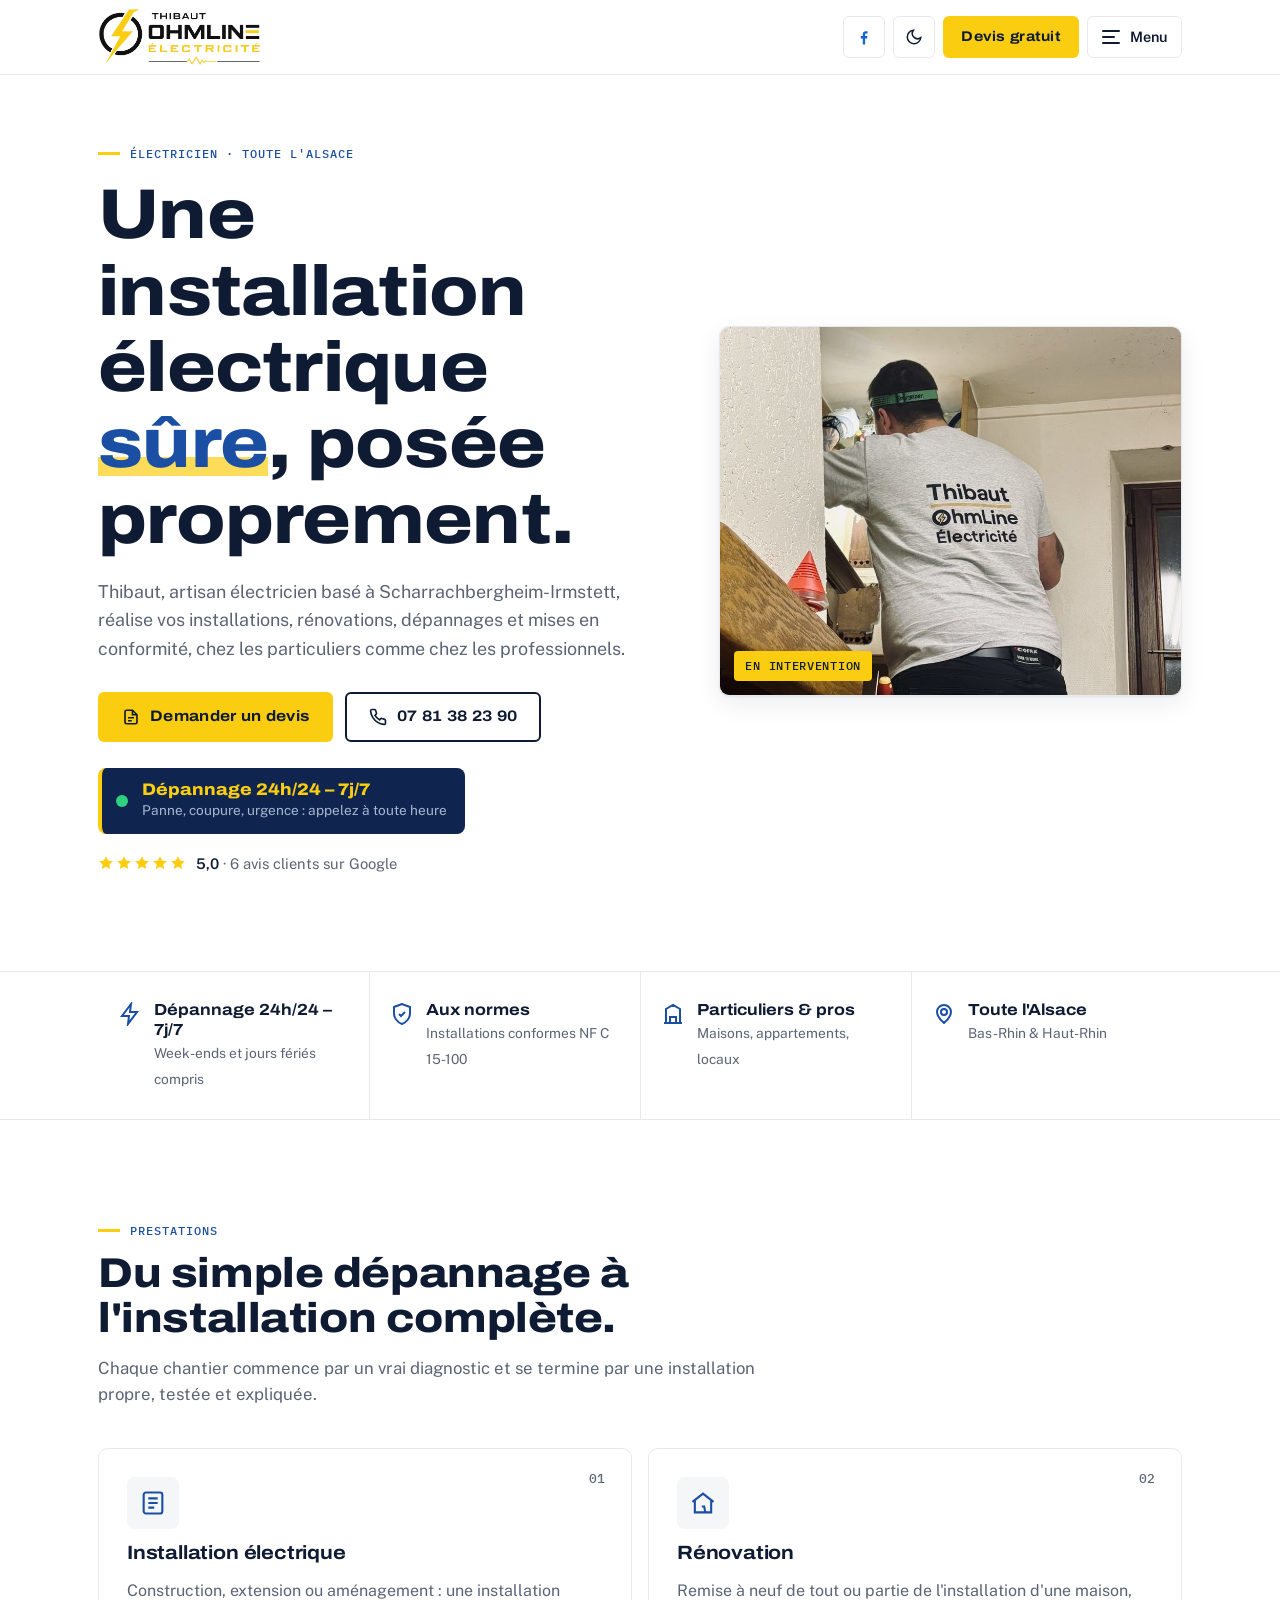
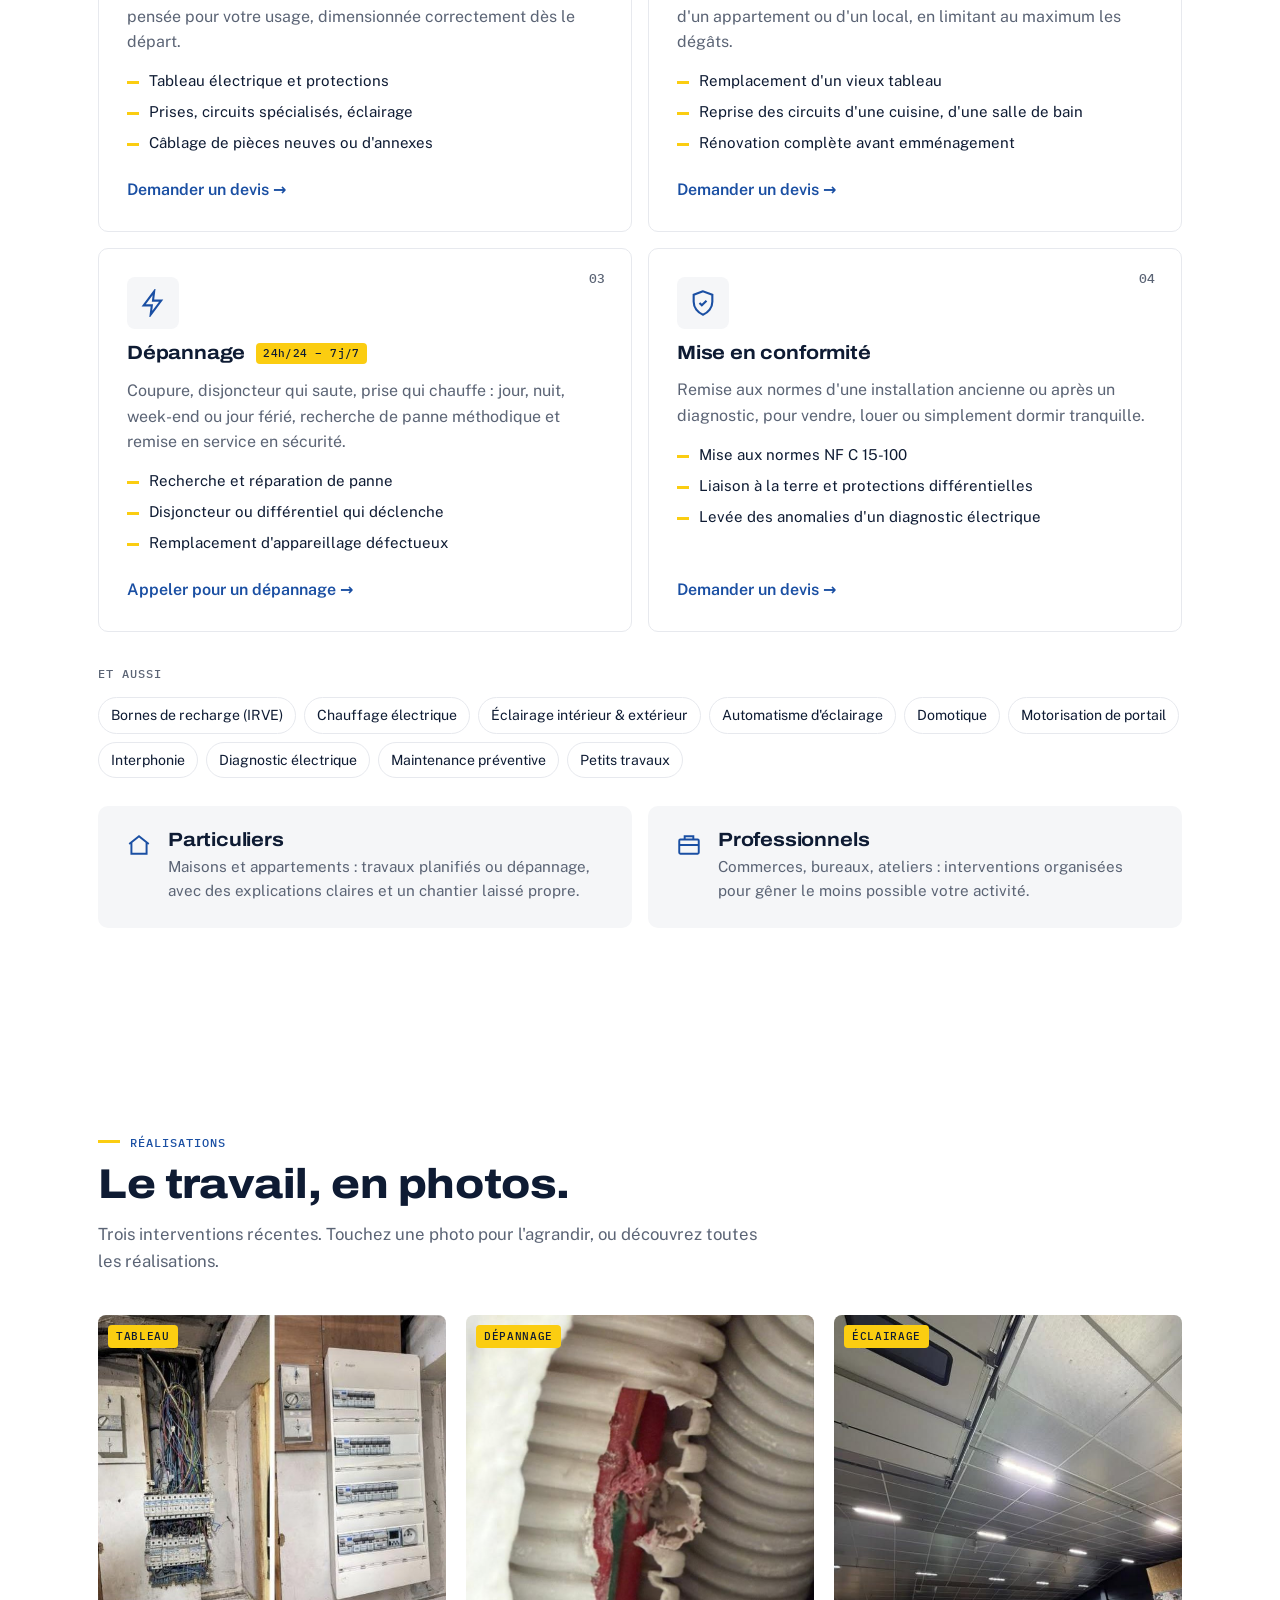
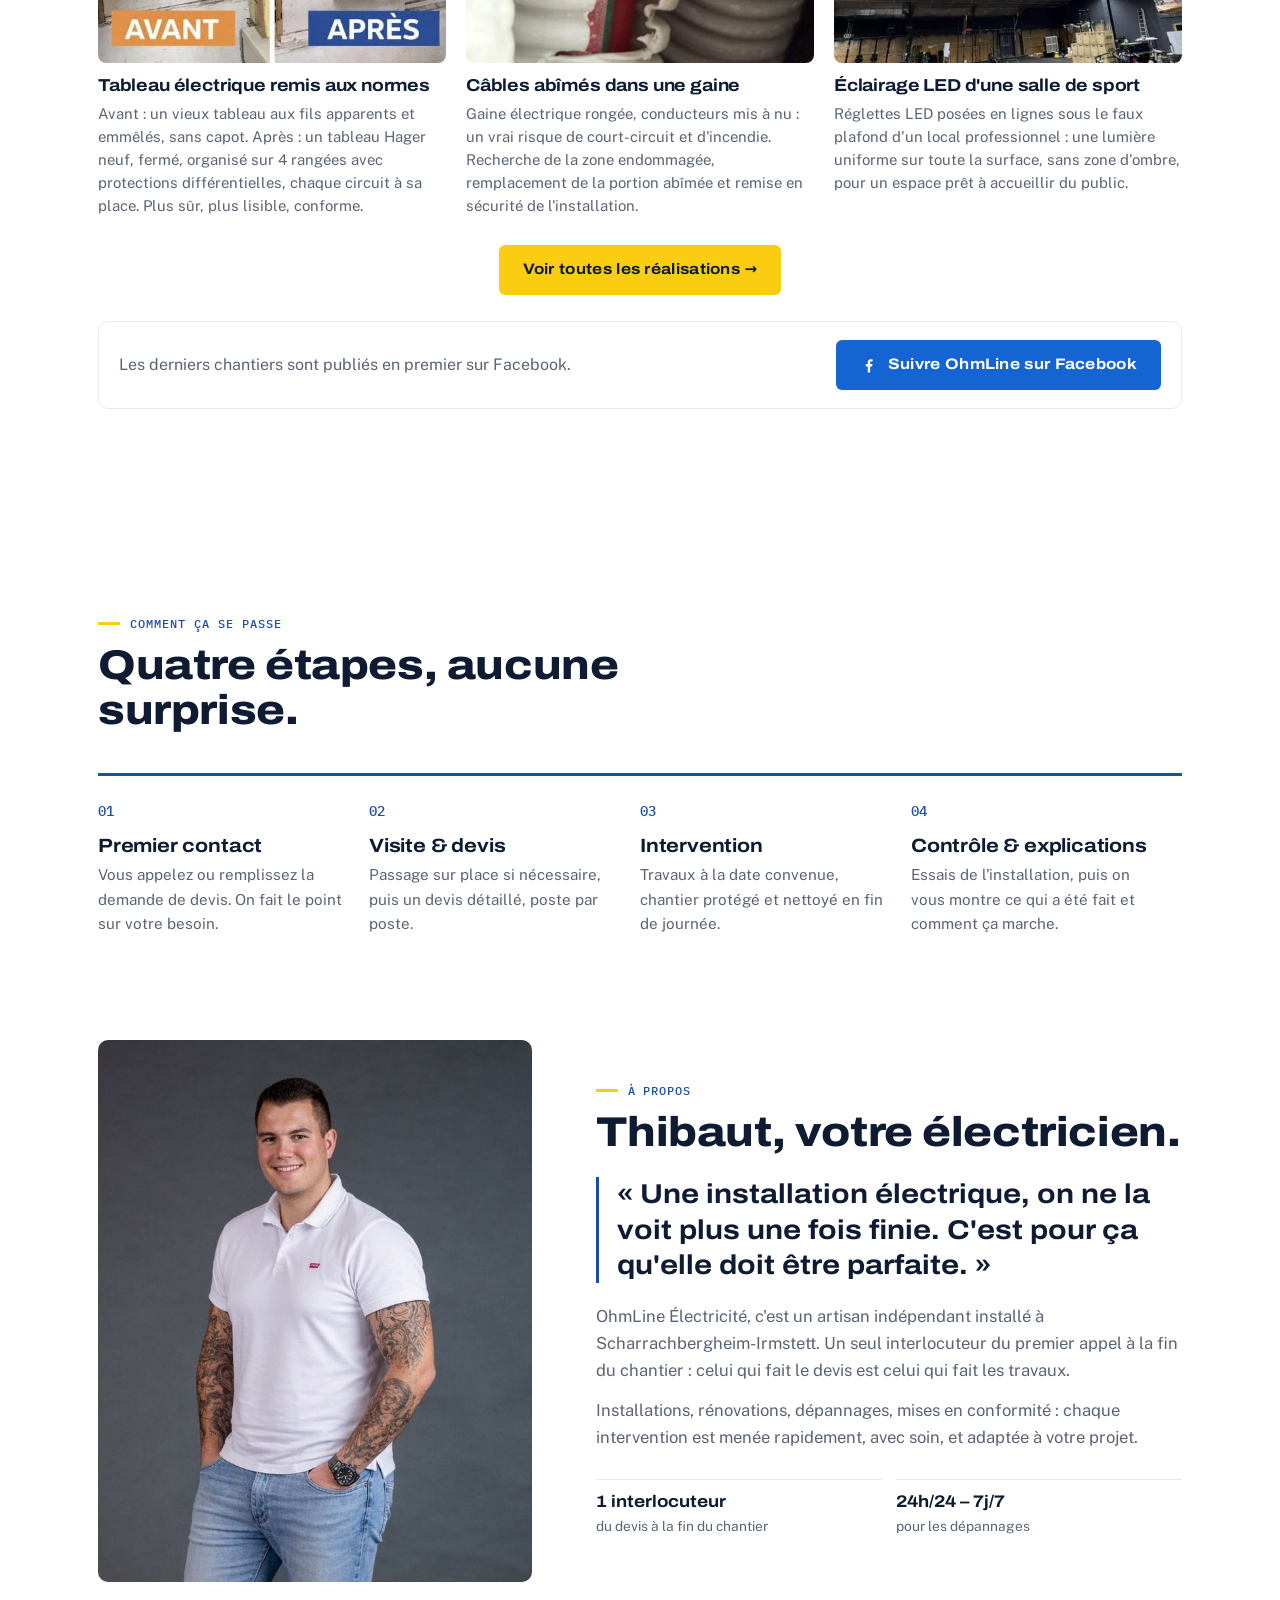
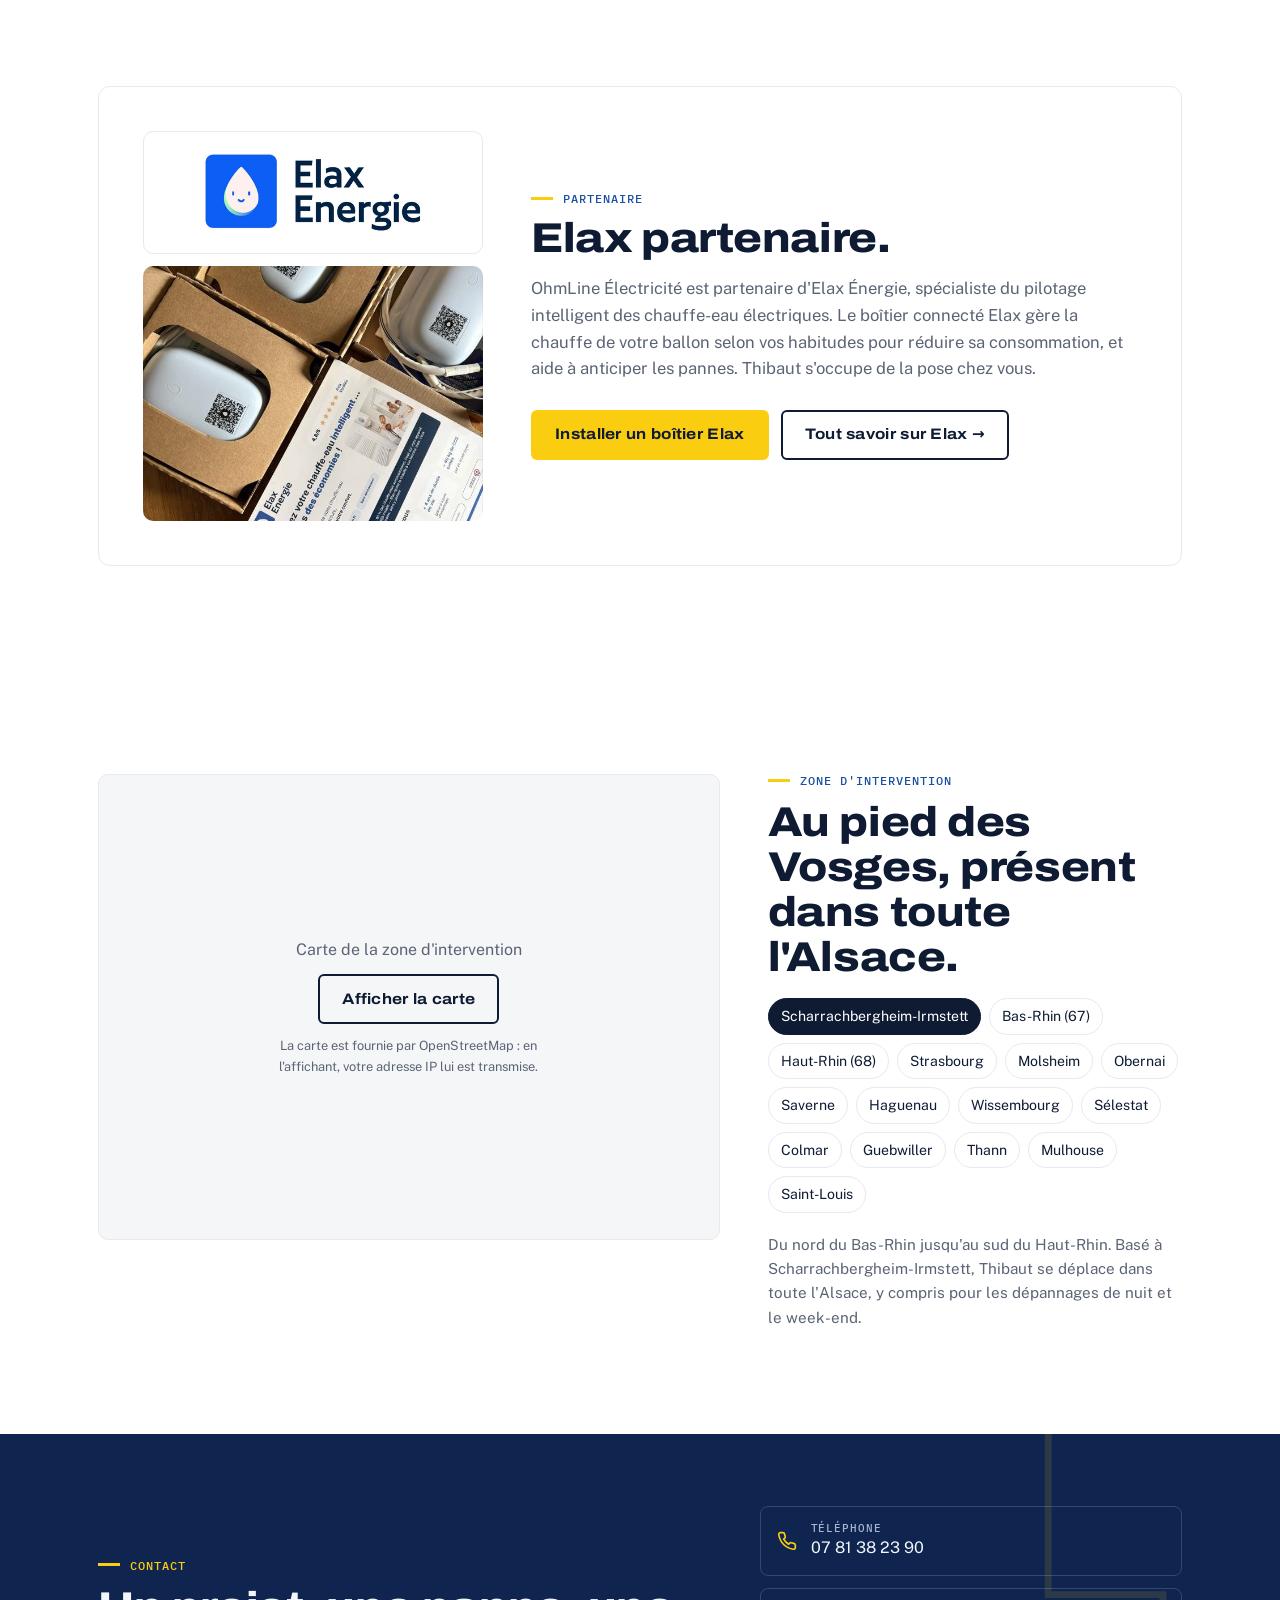
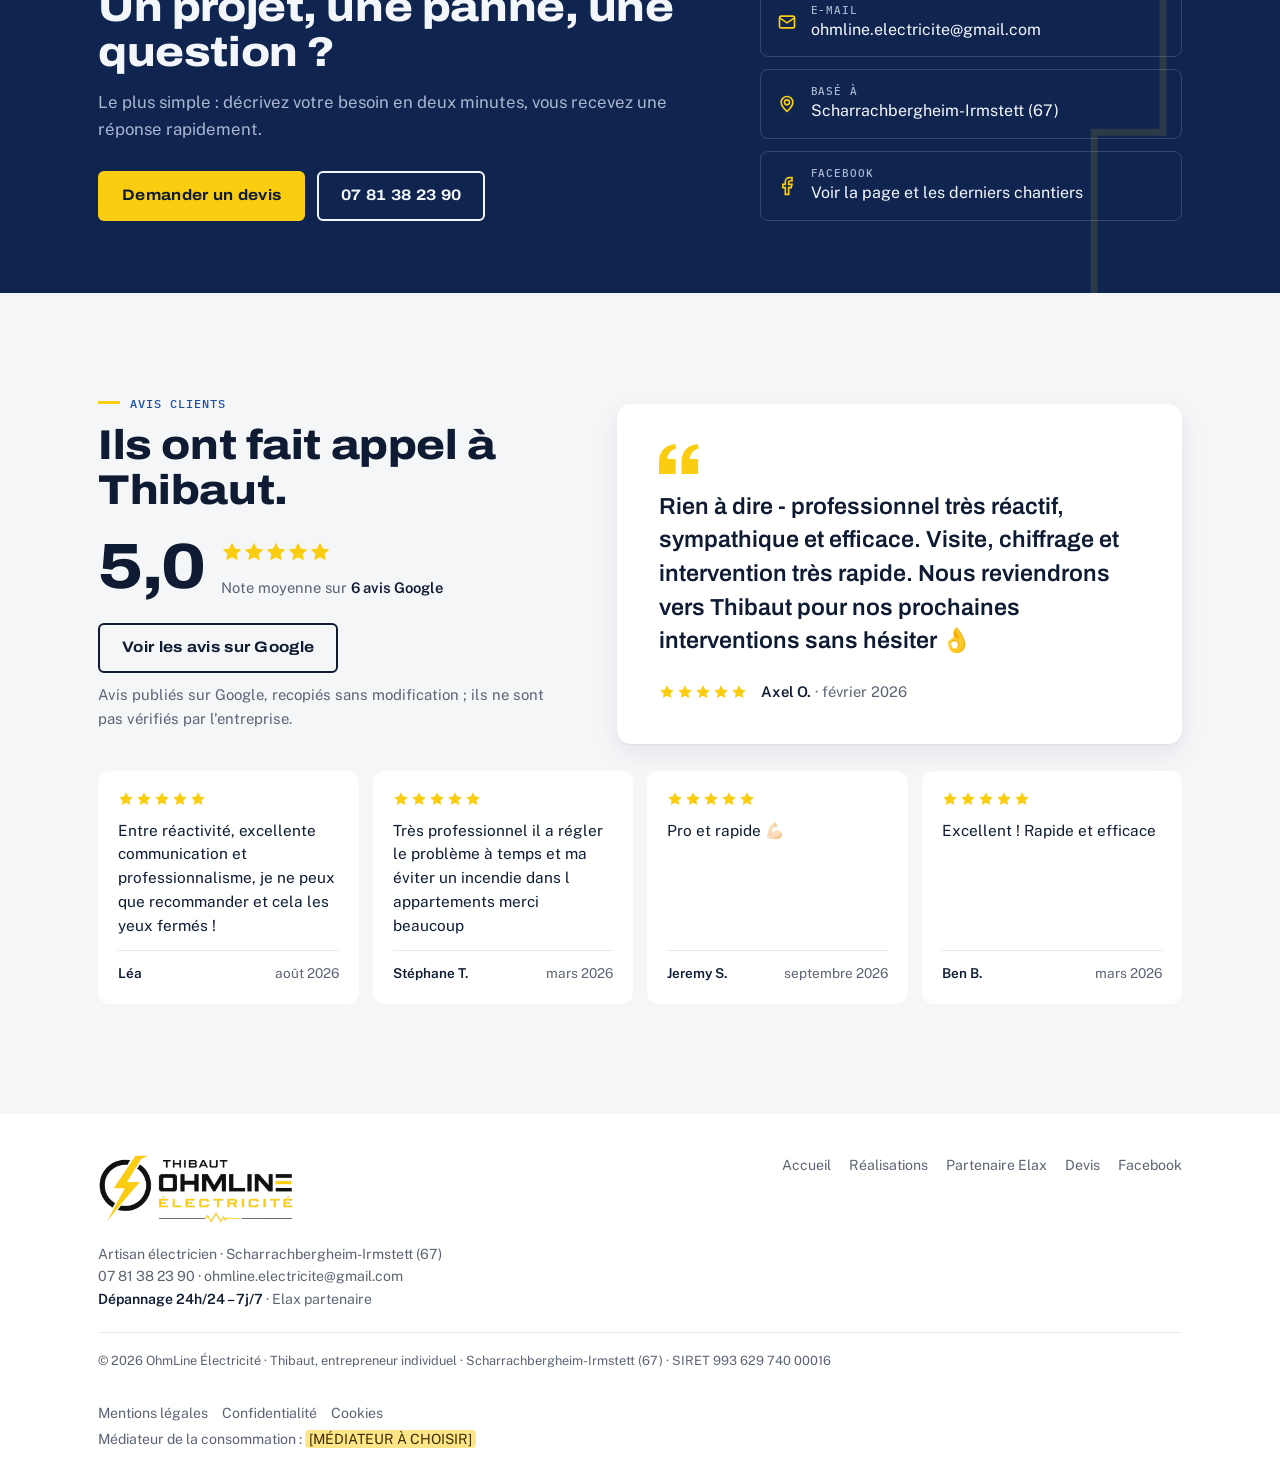
==== commit a6e64af2: "Mise en conformité légale : pages légales, polices locales, carte au clic, accessibilité - Nouvelles" ====
--- a/index.html
+++ b/index.html
@@ -5,12 +5,21 @@
 <meta name="viewport" content="width=device-width, initial-scale=1, viewport-fit=cover">
 <title>OhmLine Électricité · Électricien à Scharrachbergheim-Irmstett</title>
 <meta name="description" content="OhmLine Électricité, Thibaut, artisan électricien basé à Scharrachbergheim-Irmstett (Bas-Rhin). Installation, rénovation, dépannage et mise en conformité pour particuliers et professionnels dans toute l'Alsace. Dépannage 24h/24, 7j/7.">
+<!-- Site pas encore validé par le client : retirer la ligne « robots » ci-dessous à la mise en ligne -->
+<meta name="robots" content="noindex, follow">
+<meta property="og:type" content="website">
+<meta property="og:locale" content="fr_FR">
+<meta property="og:site_name" content="OhmLine Électricité">
+<meta property="og:image" content="https://raph6730.github.io/ohmline-electricite/assets/thibaut-chantier.jpg">
+<meta property="og:title" content="OhmLine Électricité · Électricien à Scharrachbergheim-Irmstett">
+<meta property="og:description" content="OhmLine Électricité, Thibaut, artisan électricien basé à Scharrachbergheim-Irmstett (Bas-Rhin). Installation, rénovation, dépannage et mise en conformité pour particuliers et professionnels dans toute l'Alsace. Dépannage 24h/24, 7j/7.">
+<meta property="og:url" content="https://raph6730.github.io/ohmline-electricite/">
+
 <meta name="theme-color" content="#0f2550">
 <link rel="icon" href="assets/favicon.png">
-<link rel="preconnect" href="https://fonts.googleapis.com">
-<link rel="preconnect" href="https://fonts.gstatic.com" crossorigin>
-<link href="https://fonts.googleapis.com/css2?family=Archivo:wdth,wght@112,500;112,700;112,800&family=Public+Sans:wght@400;500;600&family=IBM+Plex+Mono:wght@500&display=swap" rel="stylesheet">
-<link rel="stylesheet" href="style.css?v=20261021115808">
+<link rel="preload" href="fonts/archivo-latin-wdth-normal.woff2" as="font" type="font/woff2" crossorigin>
+<link rel="stylesheet" href="style.css?v=20261023">
+<script type="application/ld+json">{"@context": "https://schema.org", "@type": "Electrician", "name": "OhmLine Électricité", "url": "https://raph6730.github.io/ohmline-electricite/", "image": "https://raph6730.github.io/ohmline-electricite/assets/thibaut-chantier.jpg", "logo": "https://raph6730.github.io/ohmline-electricite/assets/logo.png", "description": "Artisan électricien à Scharrachbergheim-Irmstett : installation, rénovation, mise en conformité, dépannage 24h/24 – 7j/7 dans toute l'Alsace.", "telephone": "+33781382390", "email": "ohmline.electricite@gmail.com", "taxID": "99362974000016", "address": {"@type": "PostalAddress", "addressLocality": "Scharrachbergheim-Irmstett", "postalCode": "67310", "addressRegion": "Grand Est", "addressCountry": "FR"}, "geo": {"@type": "GeoCoordinates", "latitude": 48.5886, "longitude": 7.4953}, "areaServed": [{"@type": "AdministrativeArea", "name": "Bas-Rhin"}, {"@type": "AdministrativeArea", "name": "Haut-Rhin"}], "openingHoursSpecification": {"@type": "OpeningHoursSpecification", "dayOfWeek": ["Monday", "Tuesday", "Wednesday", "Thursday", "Friday", "Saturday", "Sunday"], "opens": "00:00", "closes": "23:59"}, "sameAs": ["https://www.facebook.com/p/Thibaut-OhmLine-%C3%89lectricit%C3%A9-61581804707153/"]}</script>
 </head>
 <body>
 
@@ -24,7 +33,7 @@
       <a class="icon-btn fb-only" id="fb-top" href="#" target="_blank" rel="noopener" aria-label="Page Facebook OhmLine Électricité" hidden><svg width="24" height="24" viewBox="0 0 24 24" fill="currentColor" aria-hidden="true"><path d="M13.5 22v-8h2.7l.4-3.2h-3.1V8.8c0-.9.3-1.5 1.6-1.5h1.7V4.4c-.3 0-1.3-.1-2.4-.1-2.4 0-4 1.4-4 4.1v2.4H7.7V14h2.7v8z"/></svg></a>
       <button class="icon-btn" type="button" id="theme" aria-label="Changer de thème"><svg width="24" height="24" viewBox="0 0 24 24" fill="none" stroke="currentColor" stroke-width="2"><path d="M21 12.8A9 9 0 1 1 11.2 3a7 7 0 0 0 9.8 9.8z"/></svg></button>
       <a class="btn btn-accent" href="#devis">Devis gratuit</a>
-      <button class="menu-btn" type="button" id="menu-open" aria-controls="drawer" aria-expanded="false"><span class="burger" aria-hidden="true"><i></i><i></i><i></i></span><span class="menu-label">Menu</span></button>
+      <button class="menu-btn" type="button" id="menu-open" aria-controls="drawer" aria-expanded="false" aria-label="Menu"><span class="burger" aria-hidden="true"><i></i><i></i><i></i></span><span class="menu-label">Menu</span></button>
     </div>
   </div>
 </header>
@@ -36,9 +45,9 @@
     <button class="icon-btn" type="button" id="menu-close" aria-label="Fermer le menu"><svg width="24" height="24" viewBox="0 0 24 24" fill="none" stroke="currentColor" stroke-width="2"><path d="M6 6l12 12M18 6 6 18"/></svg></button>
   </div>
   <nav class="drawer-nav" aria-label="Pages du site">
-    <a href="index.html" data-page="index"><span class="dn-num">01</span><span><b>Accueil</b><small>Prestations, dépannage 24h/24, zone, contact</small></span></a>
-    <a href="realisations.html" data-page="realisations"><span class="dn-num">02</span><span><b>Réalisations</b><small>Les chantiers de Thibaut en photos</small></span></a>
-    <a href="elax.html" data-page="elax"><span class="dn-num">03</span><span><b>Partenaire Elax</b><small>Le boîtier qui pilote votre chauffe-eau</small></span></a>
+    <a href="index.html" data-page="index"><span><b>Accueil</b><small>Prestations, dépannage 24h/24, zone, contact</small></span></a>
+    <a href="realisations.html" data-page="realisations"><span><b>Réalisations</b><small>Les chantiers de Thibaut en photos</small></span></a>
+    <a href="elax.html" data-page="elax"><span><b>Partenaire Elax</b><small>Le boîtier qui pilote votre chauffe-eau</small></span></a>
   </nav>
   <div class="drawer-foot">
     <a class="btn btn-accent" href="index.html#devis">Demander un devis</a>
@@ -233,7 +242,7 @@
   <section class="section" id="zone">
     <div class="wrap zone">
       <div class="map reveal" id="map">
-        <div class="map-load"><span>Carte de la zone d'intervention</span><button class="btn btn-ghost" type="button" id="map-btn">Afficher la carte</button></div>
+        <div class="map-load"><span>Carte de la zone d'intervention</span><button class="btn btn-ghost" type="button" id="map-btn">Afficher la carte</button><small>La carte est fournie par OpenStreetMap : en l'affichant, votre adresse IP lui est transmise.</small></div>
       </div>
       <div class="reveal">
         <span class="eyebrow">Zone d'intervention</span>
@@ -275,6 +284,7 @@
             <div><span class="stars lg" role="img" aria-label="5 étoiles sur 5"><svg viewBox="0 0 20 20" width="16" height="16" aria-hidden="true"><path d="M10 1.5l2.6 5.4 5.9.8-4.3 4.1 1 5.8L10 14.8l-5.2 2.8 1-5.8L1.5 7.7l5.9-.8z"/></svg><svg viewBox="0 0 20 20" width="16" height="16" aria-hidden="true"><path d="M10 1.5l2.6 5.4 5.9.8-4.3 4.1 1 5.8L10 14.8l-5.2 2.8 1-5.8L1.5 7.7l5.9-.8z"/></svg><svg viewBox="0 0 20 20" width="16" height="16" aria-hidden="true"><path d="M10 1.5l2.6 5.4 5.9.8-4.3 4.1 1 5.8L10 14.8l-5.2 2.8 1-5.8L1.5 7.7l5.9-.8z"/></svg><svg viewBox="0 0 20 20" width="16" height="16" aria-hidden="true"><path d="M10 1.5l2.6 5.4 5.9.8-4.3 4.1 1 5.8L10 14.8l-5.2 2.8 1-5.8L1.5 7.7l5.9-.8z"/></svg><svg viewBox="0 0 20 20" width="16" height="16" aria-hidden="true"><path d="M10 1.5l2.6 5.4 5.9.8-4.3 4.1 1 5.8L10 14.8l-5.2 2.8 1-5.8L1.5 7.7l5.9-.8z"/></svg></span><span>Note moyenne sur <strong>6 avis Google</strong></span></div>
           </div>
           <a class="btn btn-ghost" href="https://www.google.com/maps?cid=14119565518356297360" target="_blank" rel="noopener">Voir les avis sur Google</a>
+          <p class="hint" style="margin-top:10px">Avis publiés sur Google, recopiés sans modification ; ils ne sont pas vérifiés par l'entreprise.</p>
         </div>
         <figure class="rv-featured reveal">
           <svg class="rv-quote" width="40" height="30" viewBox="0 0 48 36" aria-hidden="true"><path d="M0 36V22C0 9 7 1.5 19 0l2 5c-7 2-10.5 6.5-11 13h10v18zm27 0V22C27 9 34 1.5 46 0l2 5c-7 2-10.5 6.5-11 13h10v18z"/></svg>
@@ -317,7 +327,7 @@
       <div class="devis-head">
         <span class="eyebrow">Demande de devis</span>
         <h1 id="devis-title">Décrivez votre projet.</h1>
-        <p>Quatre petites étapes, deux minutes. Plus votre description est précise, plus le devis le sera.</p>
+        <p>Quatre petites étapes, deux minutes. Plus votre description est précise, plus le devis le sera. Tous les champs sont obligatoires, sauf mention « facultatif ».</p>
       </div>
       <div class="progress" aria-hidden="true"><i class="on"></i><i></i><i></i><i></i></div>
       <span class="progress-label" id="progress-label">Étape 1 sur 4</span>
@@ -382,7 +392,7 @@
           </div>
           <div class="field"><label for="mail">E-mail <span class="opt">(facultatif)</span></label><input type="email" id="mail" name="mail" autocomplete="email"></div>
           <dl class="recap" id="recap"></dl>
-          <label class="check"><input type="checkbox" id="rgpd"> J'accepte que mes informations soient utilisées pour répondre à ma demande.</label>
+          <p class="hint">Vos informations servent uniquement à préparer votre devis et à vous recontacter. Elles partent par le moyen d'envoi que vous choisissez à l'étape suivante (WhatsApp, SMS ou e-mail). Détails dans la <a href="confidentialite.html">politique de confidentialité</a>.</p>
           <p class="err" data-err="4"></p>
         </fieldset>
 
@@ -436,13 +446,14 @@
       <a id="fb-link" href="#" target="_blank" rel="noopener" hidden>Facebook</a>
     </nav>
     <p class="legal" id="legal"></p>
+    <p class="legal-links"><a href="mentions-legales.html">Mentions légales</a><a href="confidentialite.html">Confidentialité</a><a href="confidentialite.html#cookies">Cookies</a><span>Médiateur de la consommation : <mark class="todo">[MÉDIATEUR À CHOISIR]</mark></span></p>
   </div>
 </footer>
 
-<div class="mbar" id="mbar">
+<nav class="mbar" id="mbar" aria-label="Contact rapide">
   <a class="btn btn-ghost js-call" href="#contact"><svg width="24" height="24" viewBox="0 0 24 24" fill="none" stroke="currentColor" stroke-width="2.2"><path d="M22 16.9v3a2 2 0 0 1-2.2 2 19.8 19.8 0 0 1-8.6-3.1 19.5 19.5 0 0 1-6-6A19.8 19.8 0 0 1 2.1 4.2 2 2 0 0 1 4.1 2h3a2 2 0 0 1 2 1.7c.1.9.4 1.8.7 2.7a2 2 0 0 1-.5 2.1L8 9.8a16 16 0 0 0 6 6l1.3-1.3a2 2 0 0 1 2.1-.4c.9.3 1.8.6 2.7.7a2 2 0 0 1 1.7 2z"/></svg>Urgence 24/7</a>
   <a class="btn btn-accent" href="#devis">Devis gratuit</a>
-</div>
+</nav>
 
 <div class="lightbox" id="lightbox" role="dialog" aria-modal="true" aria-label="Photo agrandie"><button type="button" aria-label="Fermer">×</button><figure style="margin:0"><img alt=""><p></p></figure></div>
 
@@ -460,7 +471,7 @@
   adresse: "Scharrachbergheim-Irmstett (67)",
   siret: "993 629 740 00016",
   whatsapp: "33781382390",     // numéro WhatsApp au format international, sans + ni espaces
-  formKey: "",                 // clé Web3Forms (gratuite) : si renseignée, la demande part directement par e-mail
+  formKey: "",                 // clé Web3Forms (gratuite) : si renseignée, la demande part directement par e-mail. ATTENTION : ajouter alors Web3Forms dans confidentialite.html (destinataire, transfert hors UE)
   heroPhoto: "assets/thibaut-chantier.jpg",               // grande photo en haut (sinon illustration)
   portrait: "assets/thibaut-portrait.jpg",                // photo de Thibaut
   // Photos de chantiers : src = fichier ou lien, cat = catégorie du filtre
@@ -534,7 +545,7 @@
   f.innerHTML = cats.map((c,i)=>`<button type="button" class="chip" aria-pressed="${i===0}" data-cat="${c}">${c}</button>`).join("");
   if(SITE.photos.length < 4) f.hidden = true;
   g.innerHTML = SITE.photos.map(p => p.src
-    ? `<article class="work" data-cat="${p.cat}"><button type="button" class="shot" data-cat="${p.cat}" data-src="${p.src}" data-t="${p.titre}" aria-label="Agrandir : ${p.titre}"><img src="${p.src}" alt="${p.titre}" loading="lazy"><span class="shot-tag">${p.cat}</span></button><div class="work-txt"><h3>${p.titre}</h3>${p.desc?`<p>${p.desc}</p>`:""}</div></article>`
+    ? `<article class="work" data-cat="${p.cat}"><button type="button" class="shot" data-cat="${p.cat}" data-src="${p.src}" data-t="${p.titre}" aria-label="${p.cat} : agrandir la photo « ${p.titre} »"><img src="${p.src}" alt="${p.titre}" loading="lazy"><span class="shot-tag">${p.cat}</span></button><div class="work-txt"><h3>${p.titre}</h3>${p.desc?`<p>${p.desc}</p>`:""}</div></article>`
     : `<div class="shot ph" data-cat="${p.cat}">${ICON_PH}<b>${p.titre}</b><span>Photo à venir</span></div>`
   ).join("");
   // photo introuvable : on affiche un emplacement propre au lieu d'une image cassée
@@ -558,7 +569,7 @@
   document.addEventListener("keydown", e=>{ if(e.key==="Escape") close(); });
 })();
 
-/* ---------- map (chargée à la demande ou quand visible) ---------- */
+/* ---------- carte (chargée seulement au clic) ---------- */
 (function(){
   const box = $("#map");
   const load = ()=>{
@@ -566,9 +577,7 @@
     box.innerHTML = '<iframe title="Carte de l&#39;Alsace" loading="lazy" src="https://www.openstreetmap.org/export/embed.html?bbox=6.6%2C47.4%2C8.4%2C49.1&layer=mapnik&marker=48.5886%2C7.4953"></iframe>';
   };
   $("#map-btn").addEventListener("click", load);
-  if("IntersectionObserver" in window){
-    new IntersectionObserver((en,o)=>{ if(en[0].isIntersecting){ load(); o.disconnect(); } },{rootMargin:"200px"}).observe(box);
-  }
+  /* pas de chargement automatique : la carte n'est chargée (et l'adresse IP transmise à OpenStreetMap) qu'au clic */
 })();
 
 /* ---------- reveal ---------- */
@@ -649,7 +658,6 @@
     if(i===3){
       if(!$("#nom").value.trim()) return err("Indiquez votre nom.");
       if($("#tel").value.replace(/\D/g,"").length < 10) return err("Indiquez un numéro de téléphone valide.");
-      if(!$("#rgpd").checked) return err("Cochez la case pour accepter.");
     }
     return true;
   };
@@ -721,6 +729,6 @@
   }
 })();
 </script>
-<script src="menu.js?v=20261021115808"></script>
+<script src="menu.js?v=20261021120321"></script>
 </body>
 </html>
--- a/style.css
+++ b/style.css
@@ -1,3 +1,9 @@
+/* Polices hébergées sur le site (licence SIL OFL, voir fonts/) : aucune requête vers Google */
+@font-face{font-family:"Archivo";font-style:normal;font-weight:100 900;font-stretch:62% 125%;font-display:swap;src:url(fonts/archivo-latin-wdth-normal.woff2) format("woff2-variations"),url(fonts/archivo-latin-wdth-normal.woff2) format("woff2")}
+@font-face{font-family:"Public Sans";font-style:normal;font-weight:400;font-display:swap;src:url(fonts/public-sans-latin-400-normal.woff2) format("woff2")}
+@font-face{font-family:"Public Sans";font-style:normal;font-weight:500;font-display:swap;src:url(fonts/public-sans-latin-500-normal.woff2) format("woff2")}
+@font-face{font-family:"Public Sans";font-style:normal;font-weight:600;font-display:swap;src:url(fonts/public-sans-latin-600-normal.woff2) format("woff2")}
+@font-face{font-family:"IBM Plex Mono";font-style:normal;font-weight:500;font-display:swap;src:url(fonts/ibm-plex-mono-latin-500-normal.woff2) format("woff2")}
 :root{
   --bg:#ffffff; --surface:#ffffff; --surface-2:#f5f6f8; --ink:#0e1b33; --muted:#5b6475;
   --line:#e7e9ee; --accent:#1a4fa3; --accent-strong:#123d82; --accent-ink:#ffffff;
@@ -320,10 +326,10 @@
 .partner-fallback{font:800 1.6rem/1 var(--f-title);font-stretch:112%;color:#0e1b33}
 .partner-txt p{color:var(--muted);margin-top:14px;font-size:1.04rem;max-width:620px}
 .icon-btn[hidden],.fb-cta[hidden]{display:none!important}
-a.icon-btn{color:#1877f2;text-decoration:none}
+a.icon-btn{color:#1464d2;text-decoration:none}
 .fb-cta{margin-top:26px;display:flex;flex-wrap:wrap;gap:14px 20px;align-items:center;justify-content:space-between;padding:18px 20px;border:1px solid var(--line);border-radius:10px;background:var(--bg)}
 .fb-cta p{color:var(--muted)}
-.btn-fb{background:#1877f2;color:#fff}
+.btn-fb{background:#1464d2;color:#fff}
 .btn-fb:hover{background:#0f63d0}
 .send-opts{display:grid;gap:10px;margin:22px auto 0;max-width:460px;text-align:left}
 .send-opts[hidden]{display:none}
@@ -453,9 +459,26 @@
 .dn-num{font:500 .8rem/1 var(--f-mono);color:var(--muted);padding-top:6px}
 .drawer-nav a:hover b{color:var(--accent)}
 .drawer-nav a[aria-current="page"] b{color:var(--accent)}
-.drawer-nav a[aria-current="page"]::after{content:"";position:absolute;left:-22px;top:20px;bottom:20px;width:4px;background:var(--volt);border-radius:0 3px 3px 0}
+.drawer-nav a[aria-current="page"]::after{content:"";position:absolute;left:-22px;top:18px;bottom:18px;width:4px;background:var(--volt);border-radius:0 3px 3px 0}
 .drawer-foot{margin-top:auto;display:grid;gap:10px}
 .drawer-foot .btn{width:100%}
 .drawer-foot p{text-align:center;font-size:.85rem;color:var(--muted);margin-top:4px}
 .top-actions{margin-left:auto!important}
 .drawer.open{transition:transform .28s cubic-bezier(.3,.7,.3,1),visibility 0s}
+
+/* ---------- pages légales ---------- */
+.legal-doc .wrap{max-width:820px}
+.legal-doc h2{font-size:1.35rem;margin:34px 0 10px}
+.legal-doc p,.legal-doc li{line-height:1.65}
+.legal-doc dl{display:grid;grid-template-columns:minmax(120px,auto) 1fr;gap:8px 18px;margin:0}
+.legal-doc dt{font-weight:600}
+.legal-doc dd{margin:0}
+@media (max-width:560px){.legal-doc dl{grid-template-columns:1fr}.legal-doc dd{margin-bottom:8px}}
+.table-wrap{overflow-x:auto;margin:12px 0}
+.legal-table{border-collapse:collapse;width:100%;min-width:560px;font-size:.92rem}
+.legal-table th,.legal-table td{border:1px solid var(--line);padding:10px;text-align:left;vertical-align:top}
+.legal-table th{background:var(--surface-2)}
+mark.todo{background:#FFE58A;color:#3A2E00;padding:1px 4px;border-radius:4px}
+.legal-links{display:flex;flex-wrap:wrap;gap:4px 14px;font-size:.88rem;margin-top:8px}
+.legal-links a{color:inherit}
+.map-load small{font-size:.8rem;max-width:280px}
